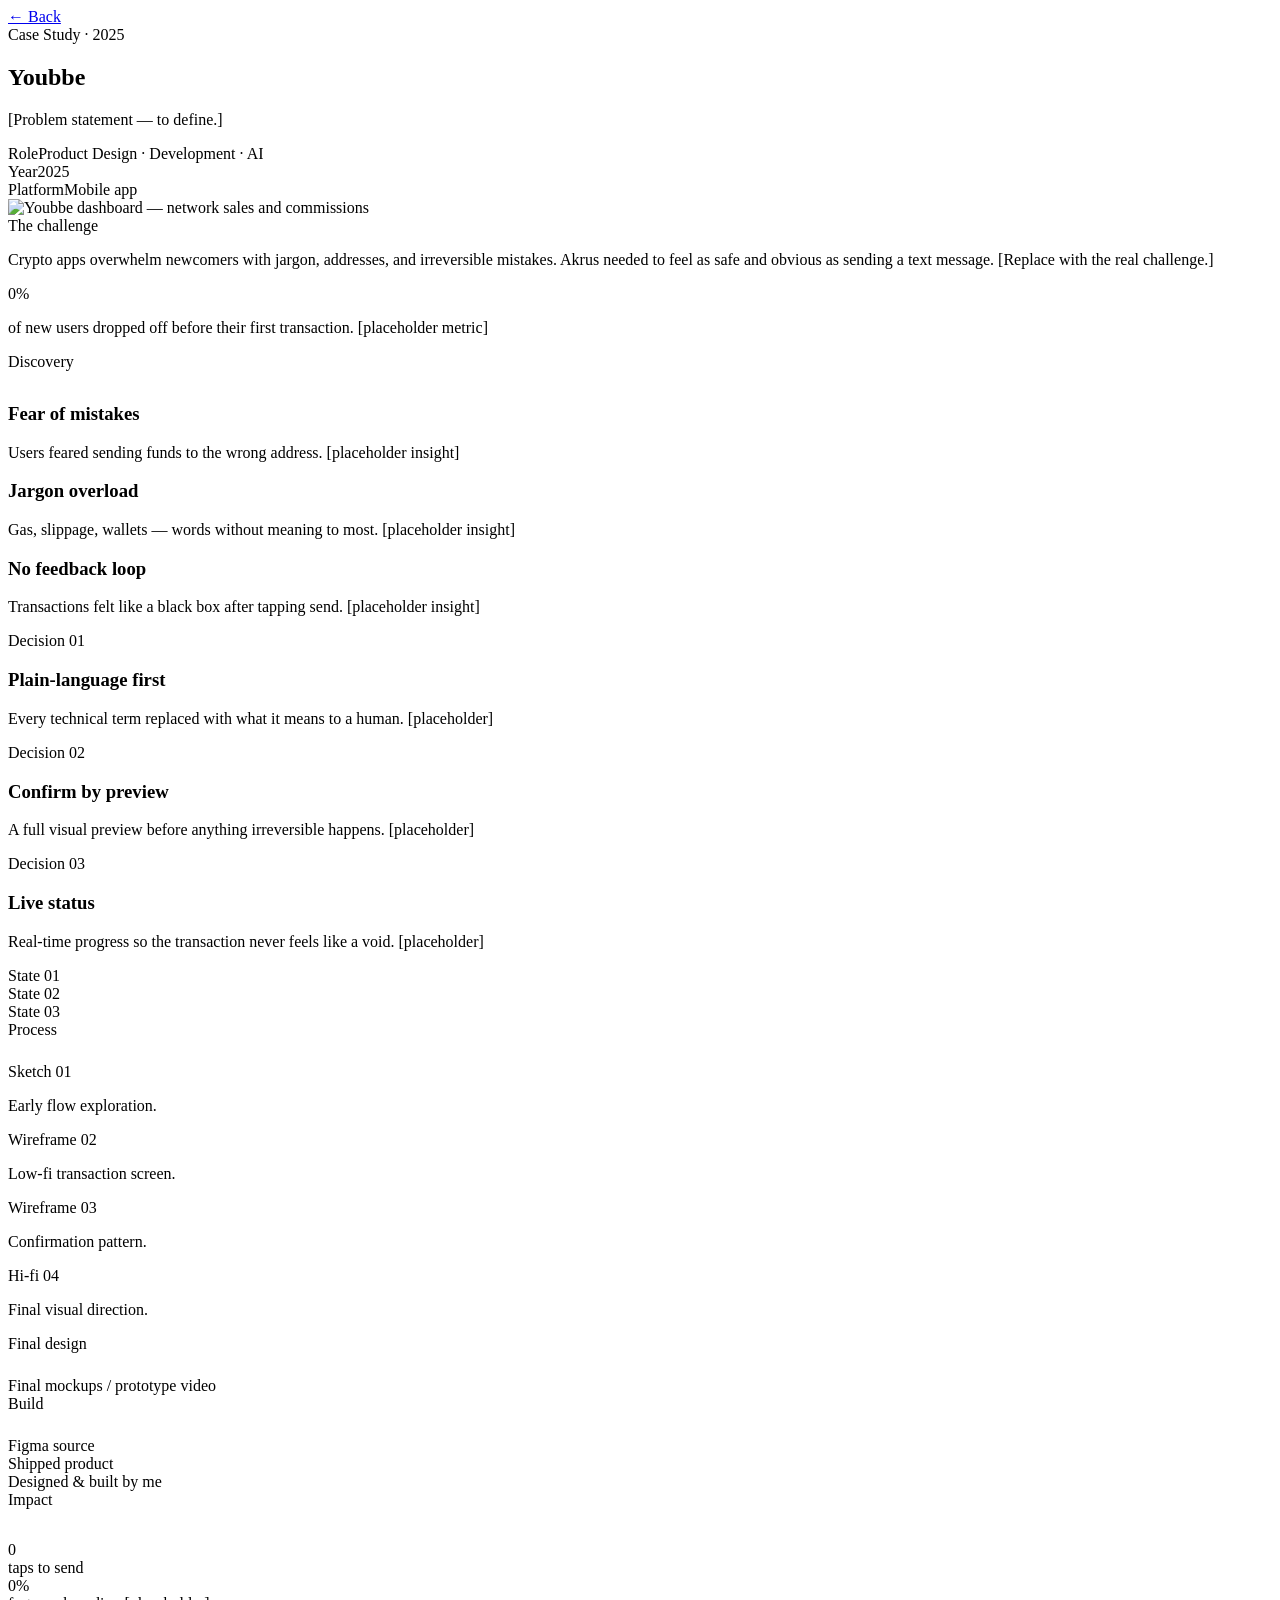
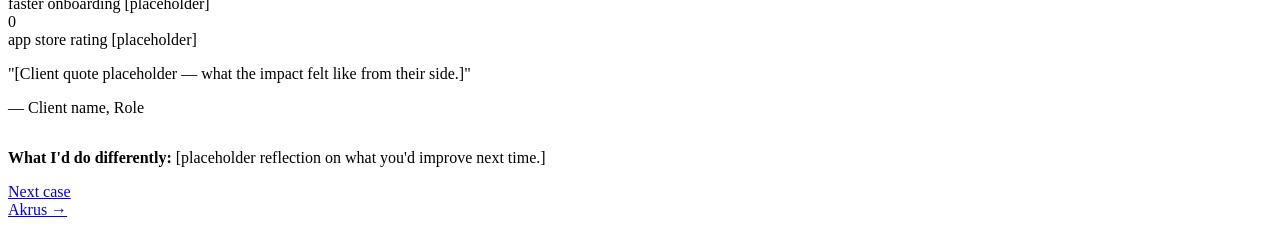
==== site/youbbe/index.html @ f2b4e66a "Site lauraeckert.com.br (site-v3) Co-Authored-By: Claude Opus 5.5 <noreply@anthropic.com>" ====
<!DOCTYPE html>
<html lang="en">
<head>
  <link rel="stylesheet" href="../css/dev-gate.css" />
  <script src="../js/dev-gate.js"></script>
  <meta charset="UTF-8" />
  <meta name="viewport" content="width=device-width, initial-scale=1.0" />
  <title>Youbbe — Case Study · Laura Eckert</title>
  <meta name="description" content="Youbbe — case study by Laura Eckert." />
  <link rel="stylesheet" href="../css/styles.css" />
</head>
<body>

  <div class="cs-progress"><div class="cs-progress__bar"></div></div>
  <a href="../#work" class="cs-back" data-cursor="Back">← Back</a>

  <!-- 1 — Hero -->
  <section class="scene cs-hero">
    <div class="wrap">
      <span class="label">Case Study · 2025</span>
      <h1 class="cs-hero__name">Youbbe</h1>
      <p class="cs-hero__result">[Problem statement — to define.]</p>
      <div class="cs-hero__meta">
        <div><span class="label">Role</span><span>Product Design · Development · AI</span></div>
        <div><span class="label">Year</span><span>2025</span></div>
        <div><span class="label">Platform</span><span>Mobile app</span></div>
      </div>
      <div class="cs-hero__media">
        <picture>
          <source type="image/webp" srcset="../assets/youbbe-preview.webp 1440w, ../assets/youbbe-preview@2x.webp 2880w" sizes="(min-width: 900px) 1040px, 88vw">
          <img src="../assets/youbbe-preview.png" alt="Youbbe dashboard — network sales and commissions" width="1440" height="900" loading="eager" decoding="async">
        </picture>
      </div>
    </div>
  </section>

  <!-- 2 — Challenge -->
  <section class="scene">
    <div class="wrap cs-split">
      <div>
        <span class="label">The challenge</span>
        <p class="cs-split__text" style="margin-top:16px">Crypto apps overwhelm newcomers with jargon, addresses, and irreversible mistakes. Akrus needed to feel as safe and obvious as sending a text message. [Replace with the real challenge.]</p>
      </div>
      <div><div class="cs-bignum" data-count="87" data-suffix="%">0%</div><p class="tl__year">of new users dropped off before their first transaction. [placeholder metric]</p></div>
    </div>
  </section>

  <!-- 3 — Discovery -->
  <section class="scene">
    <div class="wrap">
      <span class="label">Discovery</span>
      <div class="cs-cards" data-stagger="0.1" style="margin-top:32px">
        <div class="cs-card"><h3>Fear of mistakes</h3><p>Users feared sending funds to the wrong address. [placeholder insight]</p></div>
        <div class="cs-card"><h3>Jargon overload</h3><p>Gas, slippage, wallets — words without meaning to most. [placeholder insight]</p></div>
        <div class="cs-card"><h3>No feedback loop</h3><p>Transactions felt like a black box after tapping send. [placeholder insight]</p></div>
      </div>
    </div>
  </section>

  <!-- 4 — Decisions (sticky) -->
  <section class="scene">
    <div class="wrap cs-sticky" data-sticky-steps>
      <div class="cs-sticky__steps">
        <div data-step="1"><span class="label">Decision 01</span><h3>Plain-language first</h3><p>Every technical term replaced with what it means to a human. [placeholder]</p></div>
        <div data-step="2"><span class="label">Decision 02</span><h3>Confirm by preview</h3><p>A full visual preview before anything irreversible happens. [placeholder]</p></div>
        <div data-step="3"><span class="label">Decision 03</span><h3>Live status</h3><p>Real-time progress so the transaction never feels like a void. [placeholder]</p></div>
      </div>
      <div class="cs-sticky__media">
        <div class="ph ph--full is-active" data-step-img="1">State 01</div>
        <div class="ph ph--full" data-step-img="2">State 02</div>
        <div class="ph ph--full" data-step-img="3">State 03</div>
      </div>
    </div>
  </section>

  <!-- 5 — Process (horizontal) -->
  <section class="scene">
    <div class="wrap"><span class="label">Process</span></div>
    <div class="wrap" style="margin-top:24px">
      <div class="cs-rail">
        <div class="cs-rail__item"><div class="ph">Sketch 01</div><p class="cs-rail__cap">Early flow exploration.</p></div>
        <div class="cs-rail__item"><div class="ph">Wireframe 02</div><p class="cs-rail__cap">Low-fi transaction screen.</p></div>
        <div class="cs-rail__item"><div class="ph">Wireframe 03</div><p class="cs-rail__cap">Confirmation pattern.</p></div>
        <div class="cs-rail__item"><div class="ph">Hi-fi 04</div><p class="cs-rail__cap">Final visual direction.</p></div>
      </div>
    </div>
  </section>

  <!-- 6 — Final design -->
  <section class="scene">
    <div class="wrap cs-final">
      <span class="label">Final design</span>
      <div class="cs-final__media" data-parallax="0.06" style="margin-top:24px"><div class="ph ph--full">Final mockups / prototype video</div></div>
    </div>
  </section>

  <!-- 7 — Build -->
  <section class="scene">
    <div class="wrap">
      <span class="label">Build</span>
      <div class="cs-build" style="margin-top:24px">
        <div class="ph">Figma source</div>
        <div>
          <div class="ph">Shipped product</div>
        </div>
      </div>
      <span class="cs-build__badge">Designed &amp; built by me</span>
    </div>
  </section>

  <!-- 8 — Impact -->
  <section class="scene">
    <div class="wrap">
      <span class="label">Impact</span>
      <div class="cs-metrics" style="margin-top:32px">
        <div><div class="cs-metric__num" data-count="3">0</div><div class="cs-metric__label">taps to send</div></div>
        <div><div class="cs-metric__num" data-count="62" data-suffix="%">0%</div><div class="cs-metric__label">faster onboarding [placeholder]</div></div>
        <div><div class="cs-metric__num" data-count="4.8">0</div><div class="cs-metric__label">app store rating [placeholder]</div></div>
      </div>
      <p class="cs-impact__quote">"[Client quote placeholder — what the impact felt like from their side.]"</p>
      <p class="tl__year">— Client name, Role</p>
      <p style="margin-top:32px;max-width:680px;color:var(--muted)"><strong style="color:var(--text)">What I'd do differently:</strong> [placeholder reflection on what you'd improve next time.]</p>
    </div>
  </section>

  <!-- Next case -->
  <section class="cs-next">
    <a href="../akrus/" class="wrap" data-cursor="Next">
      <div><span class="label">Next case</span><div class="cs-next__name">Akrus →</div></div>
    </a>
  </section>

  <script src="../js/scripts.js"></script>
</body>
</html>
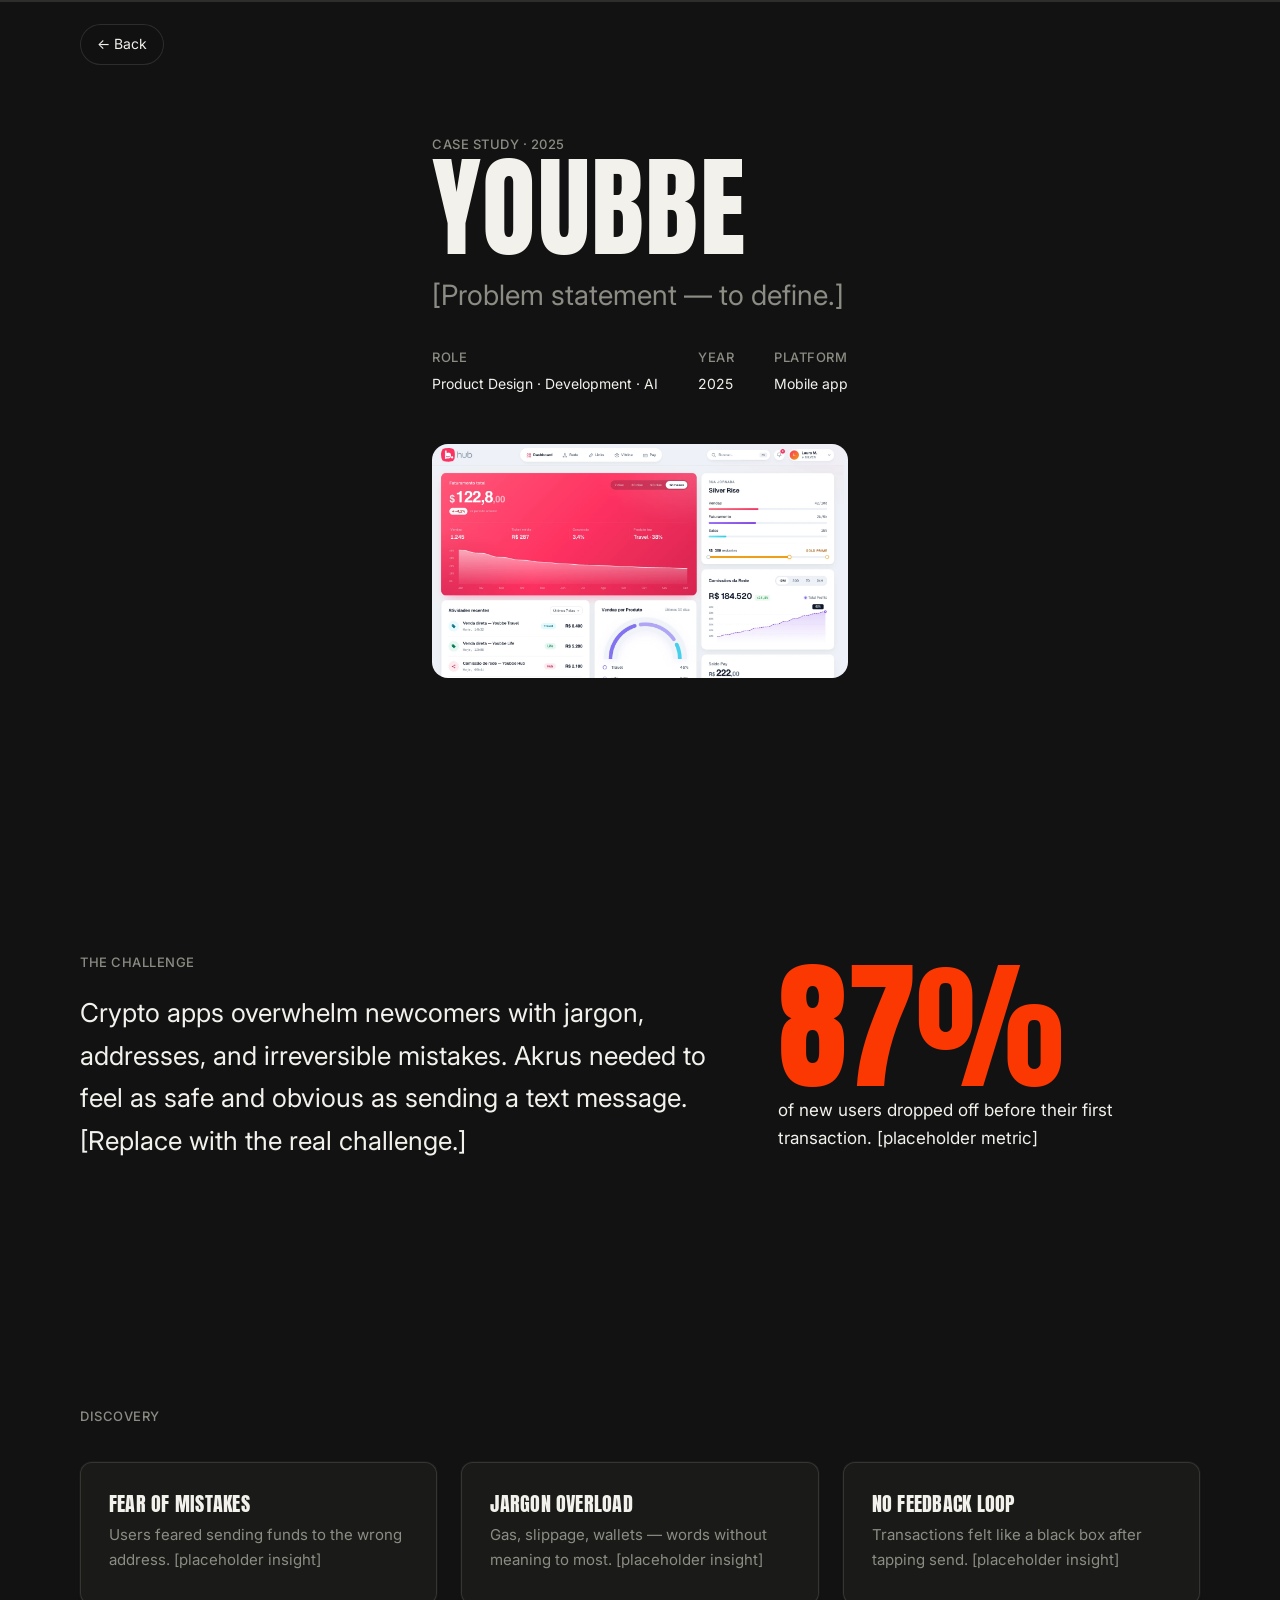
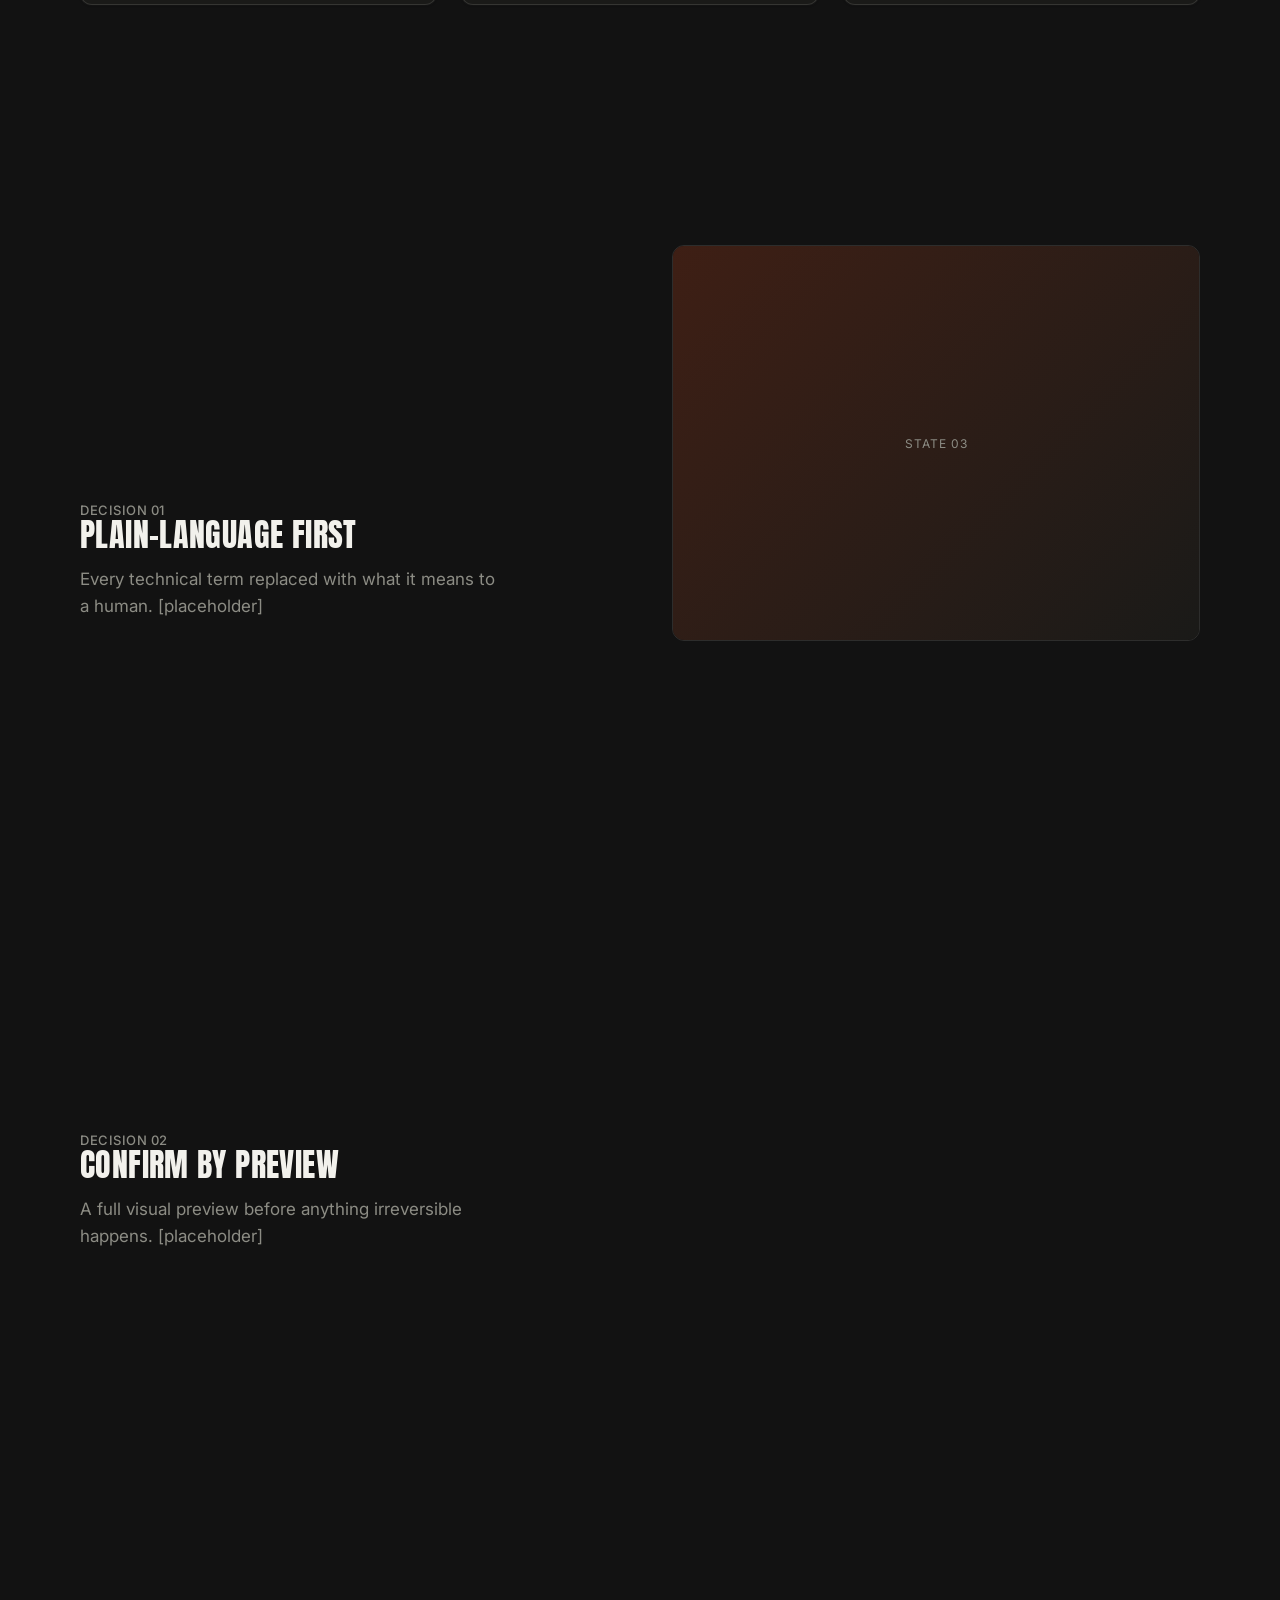
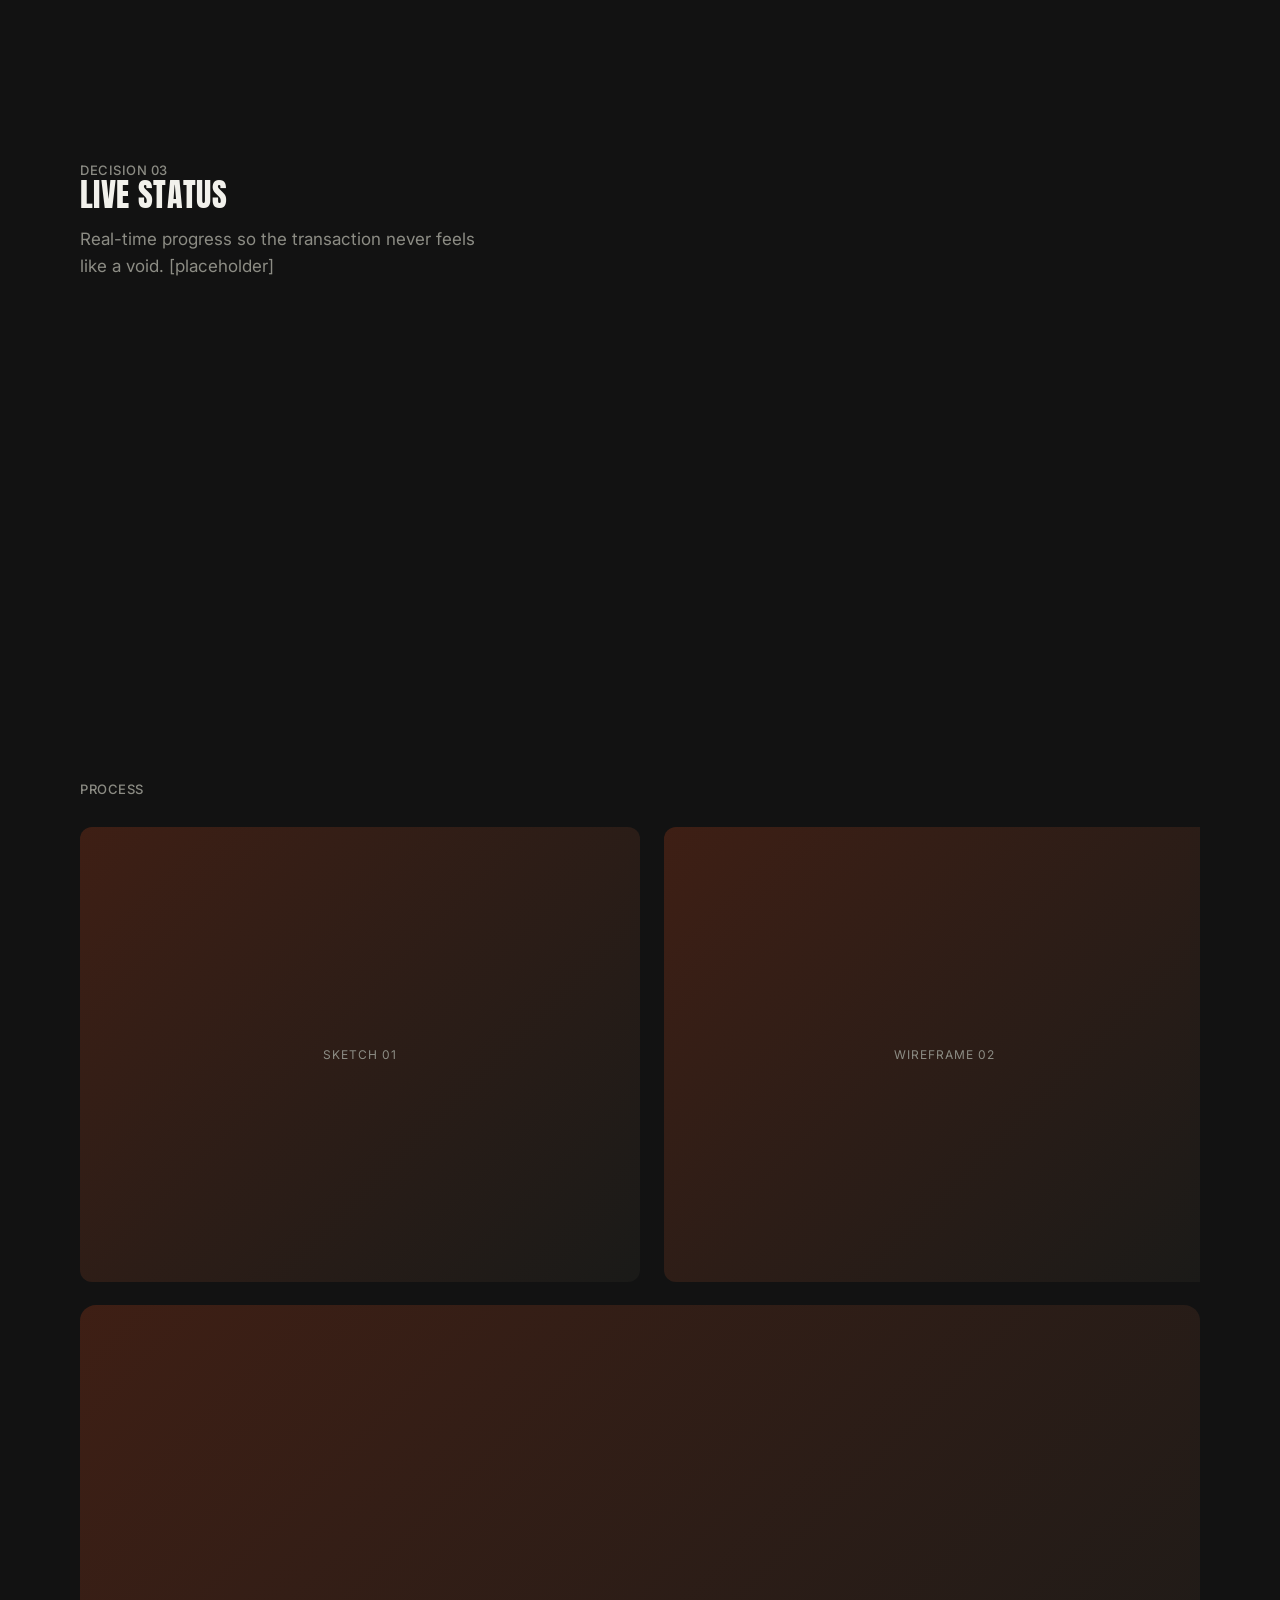
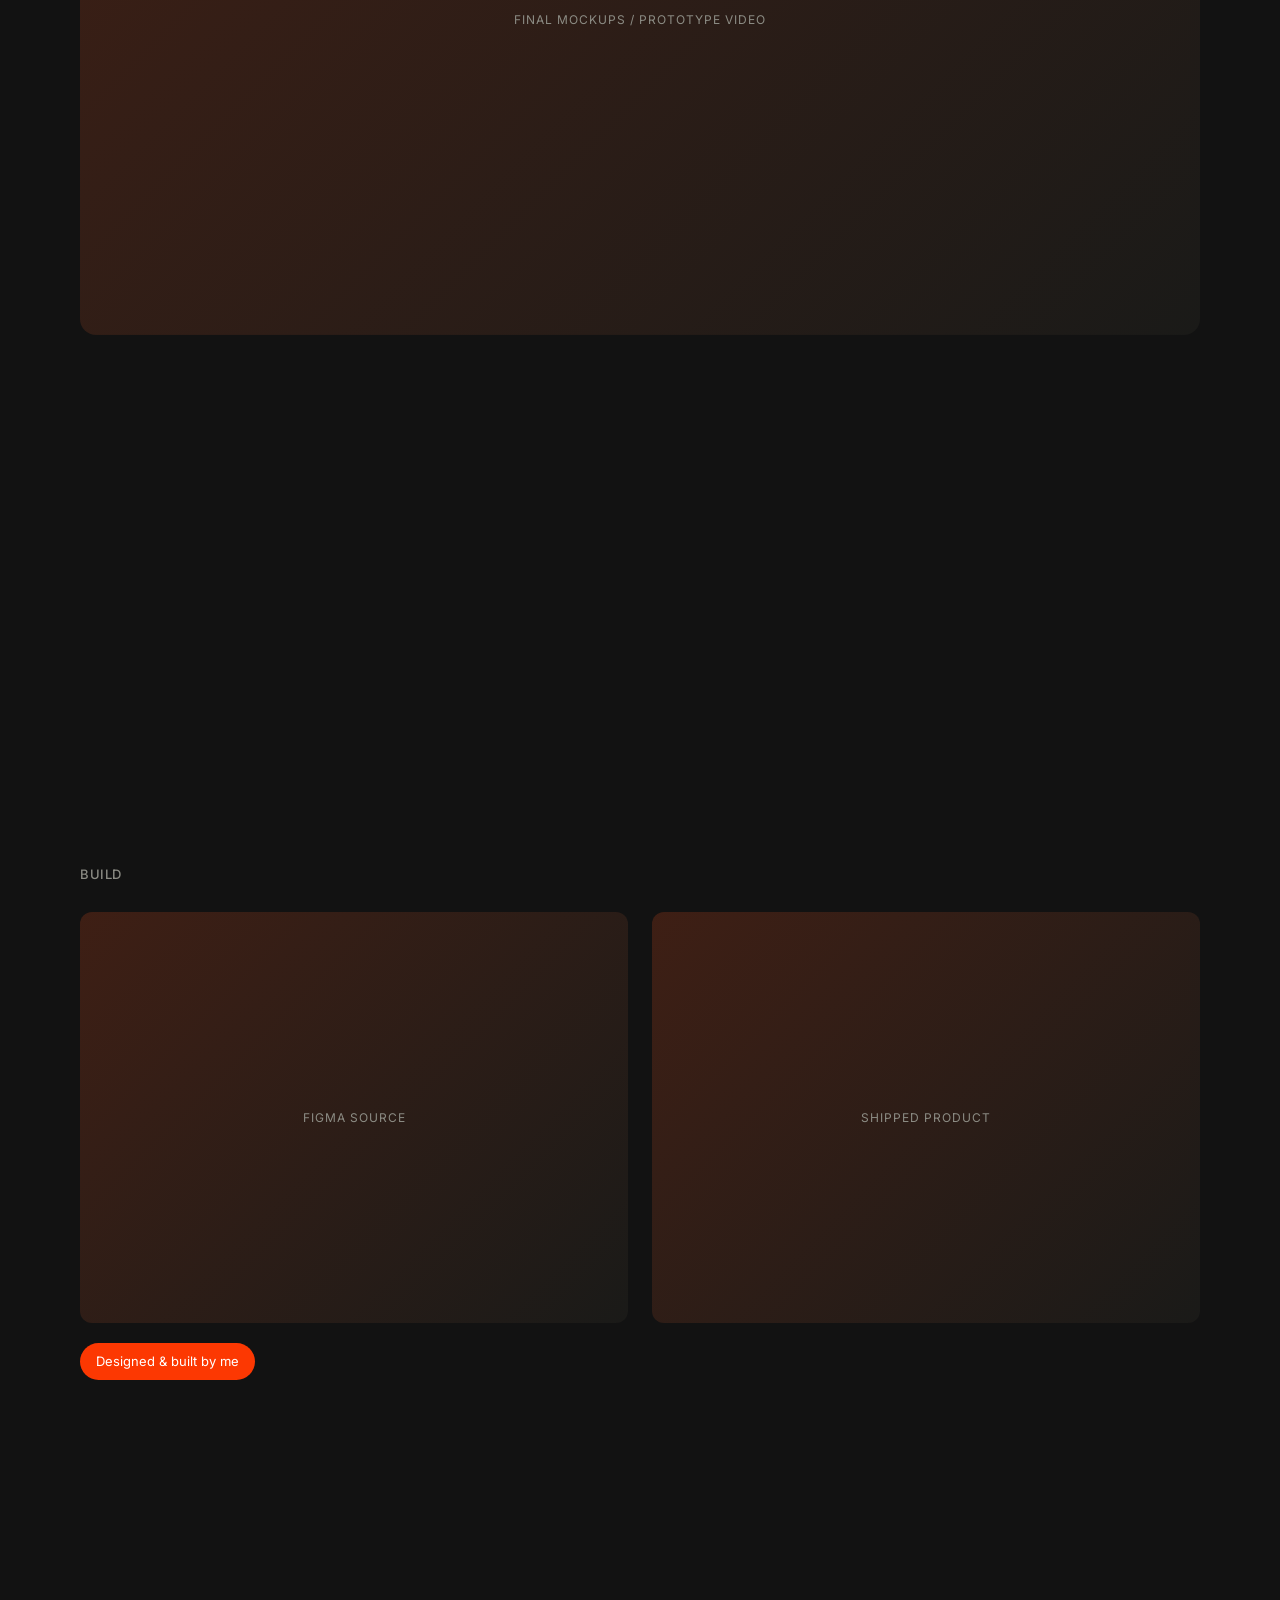
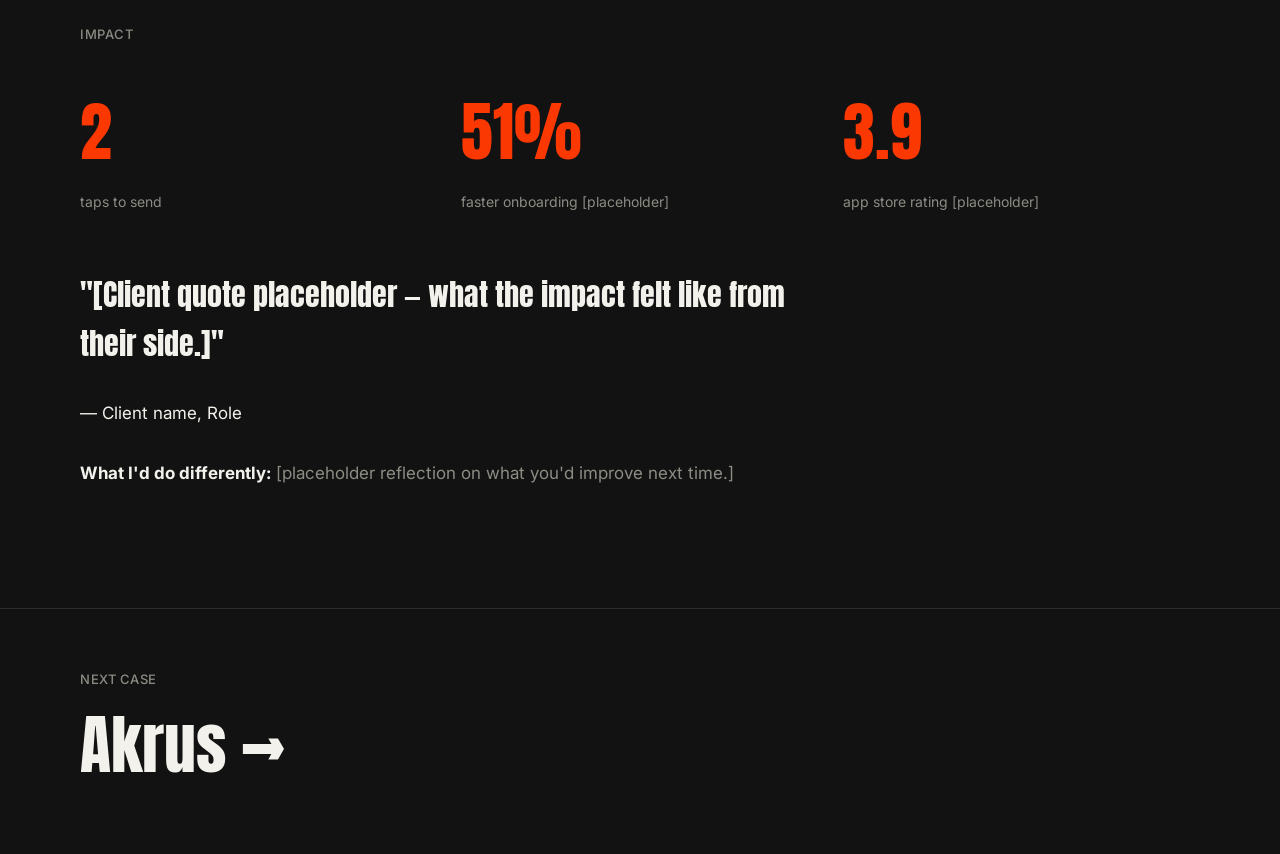
==== commit 3a62514c: "SEO: título, descrição, canonical, Open Graph, JSON-LD, sitemap, robots e favicon Co-Authored-By: Cl" ====
--- a/site/youbbe/index.html
+++ b/site/youbbe/index.html
@@ -1,8 +1,7 @@
 <!DOCTYPE html>
 <html lang="en">
 <head>
-  <link rel="stylesheet" href="../css/dev-gate.css" />
-  <script src="../js/dev-gate.js"></script>
+<meta name="robots" content="noindex">
   <meta charset="UTF-8" />
   <meta name="viewport" content="width=device-width, initial-scale=1.0" />
   <title>Youbbe — Case Study · Laura Eckert</title>
@@ -125,7 +124,7 @@
 
   <!-- Next case -->
   <section class="cs-next">
-    <a href="../akrus/" class="wrap" data-cursor="Next">
+    <a href="/akrus.html" class="wrap" data-cursor="Next">
       <div><span class="label">Next case</span><div class="cs-next__name">Akrus →</div></div>
     </a>
   </section>
--- a/site/css/styles.css
+++ b/site/css/styles.css
@@ -0,0 +1,4749 @@
+/* =============================================================
+   Laura Eckert — Portfolio
+   Design Engineer · hand-coded static site
+   ============================================================= */
+
+/* ---------- Fonts ---------- */
+@import url("https://fonts.googleapis.com/css2?family=Anton&family=Inter:wght@400;500&family=JetBrains+Mono:wght@400;500&family=Pinyon+Script&display=swap");
+
+/* ---------- Tokens ---------- */
+:root {
+  /* dark-first site palette */
+  --bg: #121212;
+  --text: #F2F1EC;
+  --muted: #8C8C84;
+  --accent: #FC3802;
+  --accent-2: #94FEBC;
+  --surface: #1A1A18;
+  --line: rgba(242, 241, 236, 0.12);
+
+  /* Scroll-driven canvas darkening (work → shipped). JS sets --stage-shade
+     (0–~85) on :root; --canvas is the dark-mixed page/section background so the
+     whole stack darkens as one field — no lighter beam leaking between layers. */
+  --stage-shade: 0;
+  --canvas: color-mix(in srgb, var(--bg), #000 calc(var(--stage-shade) * 1%));
+
+  --ink: #121212;
+  --ink-deep: #000000;
+  --on-ink: #F2F1EC;
+  --hero-ink: #15171A;
+  --hero-surface: #121212;
+  --hero-cream: #F0EDE6;
+  --hero-text-top: #FFFFFF;
+  --hero-text-bottom: var(--hero-ink);
+  --hero-bloom-top: var(--accent-2);
+  --hero-bloom-bottom: var(--hero-cream);
+  --hero-split-y: clamp(300px, 42vh, 460px);
+  --hero-gradient: linear-gradient(180deg, var(--accent-2) 0%, color-mix(in srgb, var(--accent-2) 50%, var(--accent) 50%) 52%, var(--accent) 100%);
+  --hero-gradient-band: linear-gradient(180deg, var(--accent-2) 0%, color-mix(in srgb, var(--accent-2) 50%, var(--accent) 50%) 55%, var(--accent) 100%);
+
+  --font-display: "Anton", "Arial Narrow", sans-serif;
+  --font-script: "Pinyon Script", cursive;
+  --font-body: "Inter", sans-serif;
+  --font-mono: "JetBrains Mono", ui-monospace, monospace;
+
+  --margin: 80px;
+  --header-h: 64px;
+  --frame-bottom: 26px;
+  --frame-x: max(0px, calc(50% - var(--maxw) / 2));
+  --guide-x: var(--frame-x);
+  --inset-x: calc(var(--guide-x) + var(--margin));
+  --gutter: 24px;
+  --section-gap: 180px;
+  --section-pad: 80px;
+  --maxw: 1440px;
+
+  --ease-out: cubic-bezier(0.23, 1, 0.32, 1);
+  --ease-in-out: cubic-bezier(0.77, 0, 0.175, 1);
+  --ease: var(--ease-out);
+  --dur: 0.28s;
+  --hover: 0.16s;
+
+  /* spacing scale (base 4) */
+  --space-1: 4px; --space-2: 8px; --space-3: 12px; --space-4: 16px;
+  --space-5: 20px; --space-6: 24px; --space-8: 32px; --space-10: 40px;
+  --space-14: 56px; --space-16: 64px;
+
+  /* radius scale (by nesting level) */
+  --r-sm: 8px; --r-md: 12px; --r-lg: 16px; --r-xl: 20px;
+
+  /* elevation */
+  --shadow-1: 0 1px 2px rgba(0, 0, 0, 0.4), 0 0 0 1px rgba(242, 241, 236, 0.04);
+  --shadow-2: 0 8px 32px rgba(0, 0, 0, 0.5), 0 0 0 1px rgba(242, 241, 236, 0.06);
+  --shadow-glow: 0 16px 40px color-mix(in srgb, var(--accent) 22%, transparent);
+  --accent-soft: color-mix(in srgb, var(--accent) 18%, transparent);
+  --accent-glow: 0 0 0 1px color-mix(in srgb, var(--accent) 28%, transparent), 0 12px 36px color-mix(in srgb, var(--accent) 20%, transparent);
+
+  --grain: url("data:image/svg+xml,%3Csvg xmlns='http://www.w3.org/2000/svg' width='200' height='200'%3E%3Cfilter id='n'%3E%3CfeTurbulence type='fractalNoise' baseFrequency='0.9' numOctaves='3' stitchTiles='stitch'/%3E%3C/filter%3E%3Crect width='100%25' height='100%25' filter='url(%23n)'/%3E%3C/svg%3E");
+}
+
+/* ---------- Placeholder media (swap with real <img>/<video>) ---------- */
+.ph {
+  width: 100%; height: 100%;
+  display: grid; place-items: center;
+  background: linear-gradient(135deg, color-mix(in srgb, var(--accent) 16%, var(--surface)), var(--surface));
+  color: var(--muted); font-size: 12px; letter-spacing: 1px; text-transform: uppercase;
+}
+/* Services preview panels — light stage on dark page (reference layout) */
+.svc-item__media .ph {
+  background:
+    radial-gradient(120% 90% at 50% 0%, rgba(255, 255, 255, 0.24), transparent 62%),
+    linear-gradient(150deg, #eceae4, #d8d6d0);
+  color: #1A1A1A;
+}
+.ph--full { position: absolute; inset: 0; }
+.story-open__portrait img { width: 100%; height: 100%; object-fit: cover; display: block; }
+.story-portrait__photo { position: absolute; inset: 0; width: 100%; height: 100%; object-fit: cover; display: block; }
+
+
+/* ---------- Reset ---------- */
+*, *::before, *::after { box-sizing: border-box; margin: 0; padding: 0; }
+
+html {
+  scroll-behavior: smooth;
+  -webkit-text-size-adjust: 100%;
+  background-color: var(--bg);
+  color-scheme: dark;
+}
+html.lenis, html.lenis body { height: auto; }
+.lenis.lenis-smooth { scroll-behavior: auto !important; }
+.lenis.lenis-smooth [data-lenis-prevent] { overscroll-behavior: contain; }
+.lenis.lenis-stopped { overflow: hidden; }
+
+body {
+  background: var(--bg);
+  color: var(--text);
+  font-family: var(--font-body);
+  font-size: 17px;
+  line-height: 1.64;
+  font-weight: 400;
+  -webkit-font-smoothing: antialiased;
+  text-rendering: optimizeLegibility;
+  overflow-x: hidden;
+  transition: background 0.4s ease, color 0.4s ease;
+}
+
+img, video { max-width: 100%; display: block; }
+a { color: inherit; text-decoration: none; }
+button { font: inherit; color: inherit; background: none; border: none; cursor: pointer; }
+ul { list-style: none; }
+a, button, input, textarea { transition: color var(--hover) var(--ease), border-color var(--hover) var(--ease), background-color var(--hover) var(--ease), box-shadow var(--hover) var(--ease); }
+
+::selection { background: var(--accent); color: #fff; }
+
+/* Keyboard focus — overrides custom-cursor's cursor:none */
+:focus-visible { outline: 2px solid var(--accent); outline-offset: 3px; border-radius: 2px; }
+body.has-custom-cursor a:focus-visible, body.has-custom-cursor button:focus-visible { cursor: auto; }
+
+/* Lock scroll while preloader curtain is up */
+body.is-loading { overflow: hidden; height: 100vh; }
+
+/* Visually-hidden (accessible labels) */
+.sr-only {
+  position: absolute; width: 1px; height: 1px; padding: 0; margin: -1px;
+  overflow: hidden; clip: rect(0,0,0,0); white-space: nowrap; border: 0;
+}
+
+/* Tabular figures for animated/data numbers */
+.cs-bignum, .cs-metric__num, .contact__email, .mono { font-variant-numeric: tabular-nums; font-feature-settings: "tnum"; }
+
+@media (prefers-reduced-motion: reduce) {
+  *, *::before, *::after { animation-duration: 0.001ms !important; transition-duration: 0.001ms !important; scroll-behavior: auto !important; }
+  .cursorx, .cursorx-frame, .grain-overlay, .atmosphere__canvas { display: none !important; }
+  .atmosphere__fallback { opacity: 0 !important; }
+  body.mood-base .atmosphere__fallback { opacity: 0.2 !important; }
+}
+
+/* ---------- Typography helpers ---------- */
+h1, h2, h3, h4 { font-family: var(--font-display); font-weight: 400; line-height: 0.9; letter-spacing: 0.012em; text-transform: uppercase; text-wrap: balance; }
+
+.label {
+  font-size: 13px;
+  font-weight: 500;
+  letter-spacing: 0.5px;
+  text-transform: uppercase;
+  color: var(--muted);
+}
+
+.mono { font-family: var(--font-mono); }
+
+/* ---------- Layout ---------- */
+.wrap { max-width: var(--maxw); margin-inline: auto; padding-inline: var(--margin); }
+
+.section { padding-block: var(--section-pad); }
+.section + .section { margin-top: calc(var(--section-gap) - var(--section-pad)); }
+.section.services { padding-bottom: 0; }
+
+.grid12 { display: grid; grid-template-columns: repeat(12, 1fr); gap: var(--gutter); }
+
+/* =============================================================
+   Custom cursor
+   ============================================================= */
+/* Reticle de precisão — branco + mix-blend difference => inverte no fundo */
+.cursorx,
+.cursorx-frame {
+  position: fixed;
+  top: 0;
+  left: 0;
+  pointer-events: none;
+  z-index: 12000;
+  color: #fff;
+  mix-blend-mode: difference;
+  opacity: 0;
+}
+
+/* --- reticle que segue o mouse --- */
+.cursorx {
+  width: 0;
+  height: 0;
+  will-change: transform;
+  transition: opacity 0.3s var(--ease);
+}
+.cursorx__cross,
+.cursorx__scroll {
+  position: absolute;
+  left: 0;
+  top: 0;
+  transform: translate(-50%, -50%);
+  transition: transform 0.28s var(--ease), opacity 0.25s var(--ease);
+}
+.cursorx__cross line,
+.cursorx__scroll line { stroke: #fff; stroke-width: 1; }
+.cursorx__cross .cursorx__dot { fill: #fff; }
+
+.cursorx__ripple {
+  position: absolute;
+  left: 0;
+  top: 0;
+  width: 22px;
+  height: 22px;
+  border: 1px solid #fff;
+  border-radius: 50%;
+  transform: translate(-50%, -50%) scale(0.35);
+  opacity: 0;
+  pointer-events: none;
+}
+.cursorx__ripple.is-pulse {
+  animation: cursorx-ripple 0.55s var(--ease) forwards;
+}
+
+@keyframes cursorx-ripple {
+  0%   { opacity: 0.55; transform: translate(-50%, -50%) scale(0.35); }
+  100% { opacity: 0;    transform: translate(-50%, -50%) scale(1.6); }
+}
+
+.cursorx__readout {
+  position: absolute;
+  left: 14px;
+  top: 8px;
+  font: 500 9px/1.2 var(--font-mono);
+  letter-spacing: 0.02em;
+  white-space: nowrap;
+  font-variant-numeric: tabular-nums;
+  opacity: 0.72;
+  transition: opacity 0.25s var(--ease), transform 0.25s var(--ease);
+}
+.cursorx__label {
+  position: absolute;
+  left: 17px;
+  top: -22px;
+  font: 600 10px/1 var(--font-mono);
+  letter-spacing: 0.1em;
+  text-transform: uppercase;
+  white-space: nowrap;
+  opacity: 0;
+  transform: translateY(4px);
+  transition: opacity 0.22s var(--ease), transform 0.22s var(--ease);
+}
+
+@keyframes cursorx-bob {
+  0%, 100% { transform: translate(-50%, -56%); }
+  50%      { transform: translate(-50%, -44%); }
+}
+
+/* --- estados --- */
+.cursorx.is-rest .cursorx__scroll  { opacity: 0; }
+.cursorx.is-press .cursorx__cross  { transform: translate(-50%, -50%) scale(0.97); }
+.cursorx.is-hover .cursorx__cross  { opacity: 0; }
+.cursorx.is-hover .cursorx__readout { opacity: 0; visibility: hidden; }
+.cursorx.is-hover .cursorx__scroll { opacity: 0; }
+.cursorx.is-hover .cursorx__label  { opacity: 1; transform: translateY(0); }
+
+.cursorx.is-scroll .cursorx__cross   { opacity: 0; }
+.cursorx.is-scroll .cursorx__readout { opacity: 0; }
+.cursorx.is-scroll .cursorx__scroll  { opacity: 1; animation: cursorx-bob 1.1s var(--ease) infinite; }
+.cursorx.is-scroll .cursorx__label   { opacity: 1; transform: translateY(0); }
+
+/* While the MyStory bento is in its built/dwell state, the #apps-scoped
+   [data-apps-coord] HUD owns the coordinate readout. Suppress ONLY the
+   redundant coordinate text + label + frame chrome so the two readouts don't
+   overlap — the reticle itself (.cursorx with its cross/dot/ripple) stays
+   visible and tracking, so the user always has a cursor in the bento.
+   !important overrides the inline opacity the cursor sets on mousemove. */
+body.is-bento-dwell .cursorx__readout,
+body.is-bento-dwell .cursorx__label,
+body.is-bento-dwell .cursorx-frame {
+  opacity: 0 !important;
+  visibility: hidden;
+  pointer-events: none;
+}
+
+@media (prefers-reduced-motion: reduce) {
+  body.is-bento-dwell .cursorx__readout,
+  body.is-bento-dwell .cursorx__label,
+  body.is-bento-dwell .cursorx-frame { transition: none; }
+}
+
+/* --- brackets que travam na bounding box --- */
+.cursorx-frame {
+  width: 0;
+  height: 0;
+  transition: opacity 0.2s var(--ease);
+}
+.cursorx-frame__c {
+  position: absolute;
+  width: 11px;
+  height: 11px;
+  border: 1px solid #fff;
+}
+.cursorx-frame__c--tl { left: 0;  top: 0;    border-right: 0; border-bottom: 0; }
+.cursorx-frame__c--tr { right: 0; top: 0;    border-left: 0;  border-bottom: 0; }
+.cursorx-frame__c--bl { left: 0;  bottom: 0; border-right: 0; border-top: 0; }
+.cursorx-frame__c--br { right: 0; bottom: 0; border-left: 0;  border-top: 0; }
+.cursorx-frame.is-on { opacity: 1; }
+
+body.has-custom-cursor { cursor: none; }
+body.has-custom-cursor a,
+body.has-custom-cursor button,
+body.has-custom-cursor [data-cursor] { cursor: none; }
+.is-magnetic {
+  transition: translate 0.22s var(--ease), transform 0.18s var(--ease);
+  will-change: translate;
+}
+.is-magnetic:active { transform: scale(0.97); }
+@media (hover: none), (max-width: 768px) {
+  .cursorx, .cursorx-frame { display: none; }
+  body.has-custom-cursor { cursor: auto; }
+}
+
+/* =============================================================
+   Scroll progress
+   ============================================================= */
+.scroll-progress {
+  position: fixed; top: 0; left: 0;
+  height: 2px; width: 0%;
+  background: linear-gradient(90deg, color-mix(in srgb, var(--accent) 85%, #fff 15%), color-mix(in srgb, var(--accent) 55%, #fff 45%));
+  box-shadow: 0 0 16px color-mix(in srgb, var(--accent) 28%, transparent);
+  z-index: 1000;
+  transition: width 0.08s linear;
+}
+
+/* =============================================================
+   Header — Cossistant-style: full-width bg + framed container
+   ============================================================= */
+.header {
+  position: fixed; top: 0; left: 0; right: 0;
+  z-index: 900;
+  height: var(--header-h);
+}
+.header__backdrop {
+  position: absolute; inset: 0;
+  background: var(--bg);
+  border-bottom: 1px solid var(--line);
+  transition: background 0.7s var(--ease), border-color 0.7s var(--ease), backdrop-filter 0.5s var(--ease);
+}
+.header.is-scrolled .header__backdrop {
+  backdrop-filter: blur(14px) saturate(1.2);
+  background: color-mix(in srgb, var(--bg) 82%, transparent);
+}
+body.mood-base .header.is-scrolled .header__backdrop {
+  background: color-mix(in srgb, var(--hero-surface) 86%, transparent);
+}
+.header__frame {
+  position: relative;
+  width: auto;
+  max-width: var(--maxw);
+  height: 100%;
+  margin-inline: auto;
+  background: var(--bg);
+  border-inline: 1px dashed var(--line);
+  transition: background 0.7s var(--ease), border-color 0.7s var(--ease);
+}
+.header__inner {
+  display: grid;
+  grid-template-columns: 1fr auto 1fr;
+  align-items: center;
+  height: 100%;
+  padding-inline: var(--margin);
+}
+.header__logo { justify-self: start; }
+.header__nav { justify-self: center; }
+.header__end { justify-self: end; }
+.header__dash {
+  position: absolute; left: 50%; bottom: 0;
+  width: 100vw; height: 0;
+  transform: translateX(-50%);
+  border-top: 1px dashed var(--line);
+  pointer-events: none;
+  transition: border-color 0.7s var(--ease);
+}
+
+/* Header bg + lines follow scroll-driven section mood */
+body.mood-base .header__backdrop,
+body.mood-base .header__frame { background: var(--hero-surface); }
+body.mood-base .header { color: var(--text); }
+body.mood-base .header__backdrop { border-bottom-color: color-mix(in srgb, var(--text) 12%, transparent); }
+body.mood-base .header__frame { border-inline-color: color-mix(in srgb, var(--text) 14%, transparent); }
+body.mood-base .header__dash { border-top-color: color-mix(in srgb, var(--text) 14%, transparent); }
+
+body.mood-surface .header__backdrop,
+body.mood-surface .header__frame { background: var(--bg); }
+
+body.mood-tint .header__backdrop,
+body.mood-tint .header__frame { background: color-mix(in srgb, var(--accent) 4%, var(--bg)); }
+
+body.mood-deep .header__backdrop,
+body.mood-deep .header__frame { background: var(--bg); }
+body.mood-deep .header { color: var(--on-ink); }
+body.mood-deep .header__backdrop { border-bottom-color: color-mix(in srgb, var(--on-ink) 14%, transparent); }
+body.mood-deep .header__frame { border-inline-color: color-mix(in srgb, var(--on-ink) 14%, transparent); }
+body.mood-deep .header__dash { border-top-color: color-mix(in srgb, var(--on-ink) 14%, transparent); }
+body.mood-deep .header__nav a:hover,
+body.mood-deep .header__contact:hover { color: var(--accent); }
+.header__logo {
+  font-family: var(--font-display); font-weight: 400; text-transform: uppercase;
+  font-size: clamp(15px, 1.3vw, 19px); line-height: 0.92; letter-spacing: 0.01em;
+}
+.header__nav { display: flex; gap: clamp(20px, 3.5vw, 64px); align-items: center; }
+.header__nav a {
+  font-family: var(--font-display); text-transform: uppercase;
+  font-size: clamp(12px, 1vw, 15px); letter-spacing: 0.04em;
+  color: inherit;
+  position: relative;
+  opacity: 0.72;
+  transition: color 0.28s var(--ease), opacity 0.28s var(--ease), transform 0.22s var(--ease);
+}
+.header__nav a .nav-bracket {
+  display: inline-block;
+  transition: transform 0.28s var(--ease), opacity 0.28s var(--ease);
+  opacity: 0.55;
+}
+.header__nav a:hover,
+.header__nav a.is-active { opacity: 1; color: var(--accent); }
+.header__nav a:hover .nav-bracket,
+.header__nav a.is-active .nav-bracket { opacity: 1; }
+.header__nav a:hover .nav-bracket:first-child,
+.header__nav a.is-active .nav-bracket:first-child { transform: translateX(-3px); }
+.header__nav a:hover .nav-bracket:last-child,
+.header__nav a.is-active .nav-bracket:last-child { transform: translateX(3px); }
+.header__nav a.is-active::after {
+  content: "";
+  position: absolute;
+  left: 50%; bottom: -6px;
+  width: 4px; height: 4px;
+  border-radius: 50%;
+  background: var(--accent);
+  transform: translateX(-50%);
+  box-shadow: 0 0 10px color-mix(in srgb, var(--accent) 50%, transparent);
+}
+.header__end { display: flex; align-items: center; gap: clamp(14px, 2vw, 22px); }
+.header__clock {
+  font-family: var(--font-mono);
+  font-size: 11px;
+  letter-spacing: 0.14em;
+  font-variant-numeric: tabular-nums;
+  color: color-mix(in srgb, currentColor 52%, transparent);
+  white-space: nowrap;
+}
+@media (max-width: 980px) {
+  .header__clock { display: none; }
+}
+.header__contact {
+  font-family: var(--font-display); text-transform: uppercase;
+  font-size: clamp(12px, 1vw, 15px); letter-spacing: 0.04em;
+  position: relative; transition: color 0.3s ease;
+}
+.header__contact::after {
+  content: ""; position: absolute; left: 0; bottom: -4px; height: 1.5px; width: 100%;
+  background: currentColor; transition: width 0.3s var(--ease);
+}
+.header__contact:hover { color: var(--accent); }
+.header__contact span { display: inline-block; transition: transform 0.3s var(--ease); }
+.header__contact:hover span { transform: translate(2px, -2px); }
+.header__contact:active { transform: scale(0.97); }
+
+
+@media (max-width: 860px) {
+  :root { --header-h: 56px; --margin: 20px; }
+  .header__inner {
+    display: flex;
+    justify-content: space-between;
+  }
+  .header__nav { display: none; }
+  .header__end { gap: 14px; }
+}
+
+/* =============================================================
+   Preloader
+   ============================================================= */
+.preloader {
+  position: fixed; inset: 0; z-index: 10000;
+  background: var(--bg);
+  display: grid; place-items: center;
+  text-align: center;
+  clip-path: inset(0 0 0 0);
+}
+.preloader::after {
+  content: "";
+  position: absolute; inset: 0;
+  background-image: var(--grain);
+  opacity: 0.04;
+  pointer-events: none;
+  mix-blend-mode: soft-light;
+}
+.preloader__inner { position: relative; z-index: 1; }
+.preloader.is-done { pointer-events: none; }
+.preloader__pct {
+  font-family: var(--font-mono);
+  font-size: clamp(11px, 1vw, 13px);
+  letter-spacing: 0.22em;
+  color: var(--muted);
+  margin-bottom: clamp(20px, 4vh, 36px);
+  font-variant-numeric: tabular-nums;
+}
+.preloader__pct span {
+  display: inline-block;
+  min-width: 3ch;
+  text-align: right;
+}
+.preloader__name { font-family: var(--font-display); font-weight: 500; font-size: clamp(40px, 8vw, 88px); letter-spacing: -0.03em; }
+.preloader__name span { display: inline-block; opacity: 0; transform: translateY(10px); }
+.preloader__role { margin-top: 12px; font-size: 16px; color: var(--muted); letter-spacing: 1px; opacity: 0; }
+
+/* =============================================================
+   Reveal utility
+   ============================================================= */
+.reveal { opacity: 0; transform: translateY(12px); transition: opacity var(--dur) var(--ease-out), transform var(--dur) var(--ease-out); }
+.reveal.is-in { opacity: 1; transform: none; }
+[data-stagger] > * { opacity: 0; transform: translateY(12px); transition: opacity var(--dur) var(--ease-out), transform var(--dur) var(--ease-out); }
+[data-stagger].is-in > * { opacity: 1; transform: none; }
+.js-motion .section {
+  opacity: 0;
+  transform: translateY(12px);
+  transition: opacity var(--dur) var(--ease-out), transform var(--dur) var(--ease-out);
+  will-change: opacity, transform;
+}
+.js-motion .section.is-in {
+  opacity: 1;
+  transform: none;
+  will-change: auto;
+}
+
+/* =============================================================
+   Atmosphere + film grain
+   ============================================================= */
+.atmosphere {
+  position: fixed;
+  inset: 0;
+  z-index: 0;
+  pointer-events: none;
+  overflow: hidden;
+}
+.atmosphere__canvas,
+.atmosphere__fallback {
+  position: absolute;
+  inset: 0;
+  width: 100%;
+  height: 100%;
+}
+.atmosphere__canvas,
+.atmosphere__fallback {
+  opacity: 0;
+  transition: opacity 0.5s ease;
+}
+body.mood-base .atmosphere__canvas { opacity: 0.14; }
+body.mood-base .atmosphere.is-fallback .atmosphere__fallback { opacity: 0.22; }
+.atmosphere.is-fallback .atmosphere__canvas { opacity: 0; }
+.atmosphere__fallback {
+  background:
+    radial-gradient(95% 75% at 12% 0%, color-mix(in srgb, var(--accent) 22%, #dffaec 78%), transparent 72%),
+    radial-gradient(75% 66% at 86% 8%, color-mix(in srgb, var(--accent) 14%, #ffe6dd 86%), transparent 74%),
+    linear-gradient(180deg, #fbfaf5 0%, #f7f6ef 60%, #faf9f4 100%);
+}
+.grain-overlay {
+  position: fixed;
+  inset: -60%;
+  pointer-events: none;
+  z-index: 2;
+  background-image: var(--grain);
+  opacity: 0.05;
+  mix-blend-mode: soft-light;
+  animation: grain 42s steps(10) infinite;
+}
+body.mood-base .grain-overlay {
+  opacity: 0.06;
+  mix-blend-mode: soft-light;
+}
+
+/* =============================================================
+   Hero → Work burn transition (short scroll seam only)
+   ============================================================= */
+.burn-bridge {
+  position: relative;
+  height: calc(100svh + var(--burn-scroll, 32vh));
+  margin-top: -1px;
+  z-index: 20;
+  pointer-events: none;
+}
+.burn-bridge__sticky {
+  position: sticky;
+  top: 0;
+  height: 100svh;
+  overflow: hidden;
+}
+.burn-bridge__canvas {
+  display: block;
+  width: 100%;
+  height: 100%;
+  transition: opacity 0.25s var(--ease);
+}
+.burn-bridge.is-complete .burn-bridge__sticky {
+  opacity: 0;
+  visibility: hidden;
+}
+@media (prefers-reduced-motion: reduce) {
+  .burn-bridge { display: none; height: 0; }
+  .section.work { margin-top: 0; }
+}
+
+.section.work {
+  margin-top: calc(-100svh - var(--burn-scroll, 32vh));
+  position: relative;
+  z-index: 10;
+  background: var(--bg);
+  color: var(--on-ink);
+  padding: 0;
+}
+
+/* =============================================================
+   Hero
+   ============================================================= */
+.hero {
+  position: relative;
+  min-height: 100svh;
+  padding: clamp(120px, 16vh, 180px) var(--margin) 48px;
+  isolation: isolate;
+  overflow: hidden;
+  background: var(--hero-gradient-band);
+  color: var(--text);
+}
+/* Split backdrop — dark top + colored gradient band */
+.hero__split {
+  position: absolute; inset: 0; z-index: 0;
+  pointer-events: none;
+}
+.hero__split-top {
+  position: absolute; inset: 0 0 auto;
+  height: var(--hero-split-y);
+  background: var(--hero-surface);
+}
+.hero__split-top::after {
+  content: "";
+  position: absolute; inset: 0;
+  background-image: radial-gradient(circle, color-mix(in srgb, var(--text) 16%, transparent) 0.55px, transparent 0.55px);
+  background-size: 5px 5px;
+  opacity: 0.45;
+  mix-blend-mode: soft-light;
+}
+.hero__split-bottom {
+  position: absolute; inset: auto 0 0;
+  top: var(--hero-split-y);
+  background: var(--hero-gradient-band);
+}
+.hero__grain {
+  position: absolute; inset: 0; z-index: 1;
+  height: var(--hero-split-y);
+  opacity: 0.05; pointer-events: none;
+  background-image: var(--grain);
+  animation: grain 60s steps(10) infinite;
+  mix-blend-mode: soft-light;
+}
+@keyframes grain {
+  0%,100%{transform:translate(0,0)} 10%{transform:translate(-2%,-3%)} 30%{transform:translate(3%,-2%)}
+  50%{transform:translate(-1%,2%)} 70%{transform:translate(2%,1%)} 90%{transform:translate(-3%,1%)}
+}
+
+/* Giant headline — Design + Engineer on one line, split at the fold */
+.hero__head-wrap {
+  position: absolute; z-index: 3; pointer-events: none;
+  left: var(--margin); right: var(--margin);
+  top: calc(var(--hero-split-y) - clamp(52px, 7.5vh, 92px));
+}
+.hero__index {
+  position: absolute; top: -1.7em; left: 0;
+  font-family: var(--font-mono); font-weight: 600;
+  font-size: clamp(10px, 0.85vw, 13px); letter-spacing: 0.3em;
+  text-transform: uppercase;
+  color: color-mix(in srgb, currentColor 45%, transparent);
+}
+.hero__head {
+  display: flex; flex-direction: row; flex-wrap: wrap;
+  align-items: baseline; gap: 0.2em;
+  font-family: var(--font-display); font-weight: 400; text-transform: uppercase;
+  line-height: 0.82; letter-spacing: 0.018em;
+}
+.hero__head-word {
+  display: block; white-space: nowrap;
+  font-size: clamp(40px, 10.2vw, 152px);
+  text-shadow: none;
+  /* Poster inversion — accent on dark top, cream on gradient bottom */
+  color: transparent;
+  background-image: linear-gradient(
+    to bottom,
+    var(--hero-text-top) 0,
+    var(--hero-text-top) var(--hero-split-y),
+    var(--hero-text-bottom) var(--hero-split-y),
+    var(--hero-text-bottom) 100%
+  );
+  background-attachment: fixed;
+  -webkit-background-clip: text;
+  background-clip: text;
+}
+.hero__head-word--design,
+.hero__head-word--engineer {
+  align-self: auto;
+  margin: 0;
+}
+
+/* Based in ... — anchored to a measurement hairline */
+.hero__based {
+  position: absolute; z-index: 4;
+  top: clamp(118px, 15vh, 182px); right: var(--margin);
+  font-family: var(--font-mono); font-weight: 600;
+  font-size: clamp(10px, 1vw, 13px); letter-spacing: 0.22em;
+  text-transform: uppercase; white-space: nowrap;
+  color: color-mix(in srgb, currentColor 55%, transparent);
+  display: inline-flex; align-items: center; gap: 12px;
+}
+.hero__based::before {
+  content: ""; width: 30px; height: 1px;
+  background: color-mix(in srgb, currentColor 30%, transparent);
+}
+
+/* Disciplines — numbered index */
+.hero__services {
+  position: absolute; z-index: 3;
+  top: calc(var(--hero-split-y) + clamp(28px, 5vh, 72px)); left: var(--margin);
+  display: grid; gap: 6px;
+  counter-reset: disc;
+}
+.hero__services li {
+  font-family: var(--font-display); font-weight: 400; text-transform: uppercase;
+  font-size: clamp(18px, 2.2vw, 34px); line-height: 1.04; letter-spacing: 0.016em;
+  display: flex; align-items: baseline; gap: 16px;
+  color: color-mix(in srgb, var(--hero-cream) 88%, var(--hero-ink));
+}
+.hero__services li::before {
+  content: counter(disc, decimal-leading-zero);
+  counter-increment: disc;
+  font-family: var(--font-mono); font-weight: 600;
+  font-size: 0.32em; letter-spacing: 0.12em;
+  color: color-mix(in srgb, var(--hero-cream) 70%, var(--hero-ink));
+  transform: translateY(-0.4em);
+}
+
+/* Intro paragraph */
+.hero__intro {
+  position: absolute; z-index: 3;
+  left: var(--margin); bottom: clamp(52px, 11vh, 120px);
+  max-width: 40ch; text-align: left;
+  font-family: var(--font-mono); font-size: clamp(12px, 1.05vw, 15px);
+  line-height: 1.7; letter-spacing: 0.04em; text-transform: uppercase;
+  color: color-mix(in srgb, var(--hero-cream) 68%, transparent);
+}
+
+/* Recent work cue */
+.hero__recent {
+  position: absolute; z-index: 3; right: var(--margin); bottom: 36px;
+  font-family: var(--font-display); text-transform: uppercase;
+  font-size: clamp(15px, 1.5vw, 22px); letter-spacing: 0.05em;
+  display: inline-flex; align-items: center; gap: 12px;
+  color: var(--hero-cream);
+}
+.hero__recent::before {
+  content: ""; width: 34px; height: 1px;
+  background: color-mix(in srgb, var(--hero-cream) 42%, transparent);
+  transition: width 0.3s var(--ease);
+}
+.hero__recent:hover::before { width: 52px; }
+.hero__recent span { display: inline-block; transition: transform 0.3s var(--ease); }
+.hero__recent:hover span { transform: translate(3px, 3px); }
+.hero__recent:active { transform: scale(0.97); }
+
+/* Hero entrance — orchestrated reveal after preloader */
+.js-motion .hero:not(.is-entered) .hero__index,
+.js-motion .hero:not(.is-entered) .hero__head-word,
+.js-motion .hero:not(.is-entered) .hero__based,
+.js-motion .hero:not(.is-entered) .hero__services li,
+.js-motion .hero:not(.is-entered) .hero__intro,
+.js-motion .hero:not(.is-entered) .hero__recent {
+  opacity: 0;
+  transform: translateY(clamp(16px, 2.5vh, 28px));
+}
+.js-motion .hero.is-entered .hero__index,
+.js-motion .hero.is-entered .hero__head-word,
+.js-motion .hero.is-entered .hero__based,
+.js-motion .hero.is-entered .hero__services li,
+.js-motion .hero.is-entered .hero__intro,
+.js-motion .hero.is-entered .hero__recent {
+  opacity: 1;
+  transform: none;
+  transition:
+    opacity 0.75s var(--ease-out),
+    transform 0.85s cubic-bezier(0.22, 1, 0.36, 1);
+}
+.js-motion .hero.is-entered .hero__head-word--design { transition-delay: 0.06s; }
+.js-motion .hero.is-entered .hero__head-word--engineer { transition-delay: 0.12s; }
+.js-motion .hero.is-entered .hero__index { transition-delay: 0s; }
+.js-motion .hero.is-entered .hero__based { transition-delay: 0.22s; }
+.js-motion .hero.is-entered .hero__services li:nth-child(1) { transition-delay: 0.28s; }
+.js-motion .hero.is-entered .hero__services li:nth-child(2) { transition-delay: 0.34s; }
+.js-motion .hero.is-entered .hero__services li:nth-child(3) { transition-delay: 0.40s; }
+.js-motion .hero.is-entered .hero__intro { transition-delay: 0.46s; }
+.js-motion .hero.is-entered .hero__recent { transition-delay: 0.52s; }
+
+/* Mobile: stack everything */
+@media (max-width: 860px) {
+  .hero {
+    --hero-split-y: clamp(220px, 36vh, 320px);
+    min-height: 100svh;
+    padding: 108px 20px 56px;
+    overflow: hidden;
+  }
+  .hero__head-wrap {
+    position: absolute; left: 20px; right: 20px; width: auto;
+    top: calc(var(--hero-split-y) - clamp(40px, 6.5vh, 72px));
+  }
+  .hero__head {
+    justify-content: center;
+    flex-wrap: wrap;
+    gap: 0.14em;
+  }
+  .hero__head-word {
+    font-size: clamp(36px, 11vw, 88px);
+    white-space: nowrap;
+  }
+  .hero__index { top: -1.2em; left: 50%; transform: translateX(-50%); }
+  .hero__based {
+    position: absolute; top: clamp(88px, 12vh, 120px); right: 20px;
+    margin-top: 0; letter-spacing: 0.2em;
+  }
+  .hero__services {
+    position: absolute; left: 20px; right: 20px;
+    top: calc(var(--hero-split-y) + clamp(24px, 6vh, 48px));
+    margin-top: 0; justify-items: center;
+  }
+  .hero__intro {
+    position: absolute; left: 20px; right: 20px; bottom: 72px;
+    margin-top: 0; max-width: none; text-align: center;
+  }
+  .hero__recent {
+    position: absolute; left: 50%; bottom: 24px;
+    transform: translateX(-50%); margin-top: 0;
+  }
+  .hero__recent:active { transform: translateX(-50%) scale(0.97); }
+}
+
+.btn {
+  display: inline-flex; align-items: center; gap: 8px;
+  padding: 14px 26px; border-radius: 100px;
+  font-size: 15px; font-weight: 500;
+  transition: transform var(--hover) var(--ease-out), background var(--hover) var(--ease-out), color var(--hover) var(--ease-out), border-color var(--hover) var(--ease-out), box-shadow var(--hover) var(--ease-out);
+}
+.btn--solid { background: var(--text); color: var(--bg); }
+.btn--ghost { border: 1px solid var(--line); }
+.btn:active { transform: scale(0.97); }
+@media (hover: hover) and (pointer: fine) {
+  .btn--solid:hover { box-shadow: var(--shadow-2); transform: translateY(-2px); }
+  .btn--ghost:hover { border-color: var(--accent); color: var(--accent); transform: translateY(-2px); }
+}
+
+.scroll-hint {
+  position: absolute; bottom: 32px; left: 50%; transform: translateX(-50%);
+  display: grid; place-items: center; gap: 6px;
+  font-size: 11px; letter-spacing: 1px; text-transform: uppercase; color: var(--muted);
+  animation: hint 2.4s ease-in-out infinite;
+}
+@keyframes hint { 0%,100%{opacity:0.3;transform:translate(-50%,0)} 50%{opacity:0.8;transform:translate(-50%,6px)} }
+
+/* =============================================================
+   Section heading
+   ============================================================= */
+.sec-head { margin-bottom: 56px; }
+.sec-head__title { font-size: clamp(24px, 4vw, 36px); margin-top: 12px; letter-spacing: 0.016em; line-height: 0.92; }
+.sec-head__sub { color: var(--muted); margin-top: 8px; max-width: 440px; }
+
+/* =============================================================
+   Selected Work
+   ============================================================= */
+/* Selected Work — pinned 3D card-stack on a dark canvas */
+.work .label { color: color-mix(in srgb, var(--on-ink) 60%, transparent); }
+.work .sec-head__title { color: var(--on-ink); }
+.work .chip { border-color: color-mix(in srgb, var(--on-ink) 22%, transparent); color: color-mix(in srgb, var(--on-ink) 78%, transparent); }
+
+.works-pin { position: relative; height: 340vh; }
+.works-stage { position: sticky; top: 0; height: 100vh; overflow: hidden;
+  /* Mockup full size; panel sits below — only sill overlaps image base */
+  --works-float-top: clamp(108px, 16vh, 152px);
+  --works-media-h: 56vh;
+  --works-media-w: min(1040px, 88vw);
+  --works-sill-h: clamp(260px, 38vh, 420px);
+  --works-body-h: clamp(280px, 32vh, 380px);
+  --works-body-pad-top: clamp(72px, 11vh, 120px);
+  --works-media-overlap: clamp(8px, 1.5vh, 24px);
+  --works-body-top: calc(var(--works-float-top) + var(--works-media-h) - var(--works-media-overlap));
+  --works-shadow: 0 28px 72px rgba(0, 0, 0, 0.62), 0 10px 28px rgba(0, 0, 0, 0.45), 0 0 0 1px rgba(242, 241, 236, 0.05);
+}
+
+
+.works-stage__rail {
+  position: absolute; z-index: 4;
+  left: max(14px, calc(var(--guide-x) / 2));
+  top: 50%;
+  transform: translate(-50%, -50%);
+  writing-mode: vertical-rl;
+  font-family: var(--font-display);
+  font-size: clamp(12px, 1.15vw, 14px);
+  font-weight: 400;
+  letter-spacing: 0.24em;
+  text-transform: uppercase;
+  line-height: 1;
+  color: color-mix(in srgb, var(--on-ink) 58%, transparent);
+  white-space: nowrap;
+  pointer-events: none;
+  user-select: none;
+}
+
+.works-stage__head {
+  position: absolute; top: 0; left: 0; right: 0; z-index: 4;
+  padding: 110px var(--margin) 0;
+  display: flex; align-items: baseline; justify-content: space-between; gap: 20px;
+}
+
+.works-stage__display {
+  position: absolute; z-index: 1;
+  left: var(--guide-x); right: var(--guide-x);
+  top: clamp(148px, 20vh, 200px);
+  display: flex; flex-direction: row; flex-wrap: nowrap; align-items: baseline; justify-content: center;
+  gap: 0.24em;
+  margin: 0;
+  padding: 0;
+  font-family: var(--font-display); font-weight: 400;
+  font-size: clamp(64px, 10vw, 180px);
+  text-transform: uppercase; line-height: 1; letter-spacing: 0.02em;
+  white-space: nowrap;
+  color: transparent;
+  -webkit-text-stroke: 1.5px color-mix(in srgb, var(--on-ink) 26%, transparent);
+  pointer-events: none; user-select: none;
+  will-change: transform, opacity;
+  transform-origin: center top;
+}
+.works-counter { font-family: var(--font-mono); font-size: 14px; color: color-mix(in srgb, var(--on-ink) 55%, transparent); letter-spacing: 1px; }
+.works-counter__cur { color: var(--accent); }
+
+/* Per-case structural panel — slides top-to-bottom as one rigid block */
+.proj__panel {
+  position: absolute; z-index: 1;
+  top: calc(var(--works-body-top) - var(--works-sill-h));
+  left: var(--guide-x); right: var(--guide-x);
+  transform: translateY(0);
+  display: grid; grid-template-rows: var(--works-sill-h) minmax(var(--works-body-h), auto);
+  border: 1px solid var(--line);
+  background: color-mix(in srgb, var(--surface) 92%, transparent);
+  box-shadow: inset 0 1px 0 color-mix(in srgb, var(--on-ink) 6%, transparent);
+  pointer-events: none;
+  transform-origin: center top;
+  backface-visibility: hidden;
+  will-change: transform;
+}
+.proj__panel-sill {
+  position: relative; overflow: hidden;
+  border-bottom: 1px solid var(--line);
+  background: #121110;
+}
+/* Colorful mesh shader — Mitra-style blurred atmosphere per case */
+.proj__panel-sill::before {
+  content: "";
+  position: absolute;
+  inset: -45%;
+  background:
+    radial-gradient(ellipse 58% 72% at 22% 42%, var(--mesh-a, #e8b896) 0%, transparent 58%),
+    radial-gradient(ellipse 52% 68% at 78% 38%, var(--mesh-b, #8eb4d4) 0%, transparent 54%),
+    radial-gradient(ellipse 64% 80% at 52% 68%, var(--mesh-c, #d4956a) 0%, transparent 56%),
+    radial-gradient(ellipse 40% 55% at 88% 72%, var(--mesh-d, #f0ddd0) 0%, transparent 52%),
+    linear-gradient(128deg, var(--mesh-base-a, #c9a07a) 0%, var(--mesh-base-b, #7a9cb8) 52%, var(--mesh-base-c, #b88462) 100%);
+  filter: blur(32px) saturate(1.2);
+  transform: scale(1.12);
+  will-change: transform;
+}
+/* Ordered-dither canvas (Caret-style) — over the smooth mesh, under the sheen */
+.proj__sill-dither {
+  position: absolute; inset: 0;
+  width: 100%; height: 100%;
+  display: block; pointer-events: none;
+  image-rendering: pixelated;
+  image-rendering: crisp-edges;
+}
+.proj__panel-sill::after {
+  content: "";
+  position: absolute; inset: 0; pointer-events: none; z-index: 1;
+  background:
+    linear-gradient(180deg, rgba(255, 255, 255, 0.1) 0%, transparent 38%, rgba(0, 0, 0, 0.22) 100%),
+    radial-gradient(120% 90% at 50% 0%, rgba(255, 255, 255, 0.06), transparent 55%);
+}
+.proj[data-card="0"] { --mesh-a: #7ec8be; --mesh-b: #e8a882; --mesh-c: #5a9fd4; --mesh-d: #f2d4bc; --mesh-base-a: #6ab0a8; --mesh-base-b: #d4956a; --mesh-base-c: #4a88b0; }
+.proj[data-card="1"] { --mesh-a: #e8a0b8; --mesh-b: #9ab8e0; --mesh-c: #d4848a; --mesh-d: #f0d0c8; --mesh-base-a: #c87898; --mesh-base-b: #88a8d0; --mesh-base-c: #b87078; }
+.proj[data-card="2"] { --mesh-a: #fc9860; --mesh-b: #94d4b0; --mesh-c: #e87848; --mesh-d: #f8dcc0; --mesh-base-a: #e07040; --mesh-base-b: #78c0a0; --mesh-base-c: #d06030; }
+.proj__panel-body {
+  display: grid; grid-template-columns: 1fr 1px 1fr;
+  min-height: var(--works-body-h);
+}
+.proj__panel-divider { background: var(--line); }
+.proj__panel-col {
+  display: flex; flex-direction: column; justify-content: flex-end;
+  min-height: var(--works-body-h);
+  padding: var(--works-body-pad-top) clamp(28px, 4.5vw, 56px) clamp(24px, 3.2vw, 40px);
+  gap: clamp(10px, 1.4vh, 16px);
+}
+.proj__panel-col--meta {
+  align-items: flex-start; justify-content: flex-end;
+}
+.proj__panel-col--meta .chips { margin-top: 0; }
+.proj__panel-col--meta .proj__cta {
+  align-self: flex-start;
+  margin-top: 0;
+  pointer-events: none;
+  border-color: color-mix(in srgb, var(--on-ink) 28%, transparent);
+  color: var(--on-ink);
+}
+.proj:hover .proj__cta {
+  border-color: var(--accent);
+  color: var(--accent);
+  transform: translateY(-2px);
+}
+/* Work-in-progress cards — inner case not published yet */
+.proj--wip { cursor: default; }
+.proj__cta--wip {
+  text-transform: uppercase;
+  letter-spacing: 0.14em;
+  font-size: 11px;
+  border-color: color-mix(in srgb, var(--on-ink) 20%, transparent);
+  color: color-mix(in srgb, var(--on-ink) 55%, transparent);
+}
+.proj--wip:hover .proj__cta--wip {
+  border-color: color-mix(in srgb, var(--on-ink) 20%, transparent);
+  color: color-mix(in srgb, var(--on-ink) 55%, transparent);
+  transform: none;
+}
+.proj__panel .proj__title {
+  font-size: clamp(40px, 7.2vw, 96px);
+  line-height: 0.88;
+  margin-left: 0;
+  letter-spacing: 0.02em;
+  text-transform: uppercase;
+}
+.proj__panel .proj__initial { display: none; }
+.proj__panel .proj__problem {
+  font-size: clamp(13px, 1.25vw, 15px);
+  line-height: 1.55;
+  max-width: 34ch;
+  color: color-mix(in srgb, var(--on-ink) 62%, transparent);
+}
+.proj__panel .proj__year {
+  margin-top: clamp(12px, 2vh, 18px);
+  font-size: 13px;
+}
+
+.works { position: absolute; inset: 0; z-index: 1; pointer-events: none; }
+.proj {
+  position: absolute; inset: 0;
+  transform-origin: center center; backface-visibility: hidden;
+  will-change: opacity;
+  pointer-events: none;
+}
+/* Front layer — image card with scroll transform */
+.proj__float {
+  position: absolute; z-index: 2;
+  top: var(--works-float-top);
+  left: 50%; width: var(--works-media-w);
+  transform: translateX(-50%);
+  transform-origin: center center; backface-visibility: hidden;
+  will-change: transform;
+  pointer-events: auto;
+}
+.proj__head { margin-bottom: 0; }
+.proj__title { position: relative; display: inline-block; color: var(--on-ink); font-size: clamp(36px, 6.5vw, 88px); line-height: 0.88; margin-left: 0; }
+.proj__initial { display: none; }
+.proj__media { position: relative; overflow: hidden; border-radius: var(--r-lg); width: 100%; aspect-ratio: 16 / 9; max-height: 56vh; margin-inline: auto; box-shadow: var(--works-shadow); }
+.work .proj__img.ph {
+  background: linear-gradient(155deg, #1c1a18 0%, #121110 100%);
+  color: color-mix(in srgb, var(--on-ink) 42%, transparent);
+}
+.proj:hover .proj__media { box-shadow: 0 36px 88px rgba(0, 0, 0, 0.68), 0 14px 36px rgba(0, 0, 0, 0.5), 0 0 0 1px rgba(242, 241, 236, 0.07); }
+.proj__img { position: absolute; inset: 0; }
+.proj__img,
+.proj__media picture,
+.cs-hero__media picture {
+  position: absolute;
+  inset: 0;
+  display: block;
+}
+.proj__img,
+.cs-hero__media img {
+  width: 100%;
+  height: 100%;
+  object-fit: cover;
+  object-position: top center;
+  display: block;
+}
+/* --- Banner reveal: soft radial mask bloom on the colored sill (behind the mock; mock stays clean) --- */
+.work .proj__panel-sill {
+  --reveal: 1;
+  -webkit-mask-image: radial-gradient(125% 155% at 50% 45%, #000 0%, #000 56%, transparent 100%);
+          mask-image: radial-gradient(125% 155% at 50% 45%, #000 0%, #000 56%, transparent 100%);
+  -webkit-mask-repeat: no-repeat; mask-repeat: no-repeat;
+  -webkit-mask-position: center; mask-position: center;
+  -webkit-mask-size: calc(var(--reveal) * 175%) calc(var(--reveal) * 210%);
+          mask-size: calc(var(--reveal) * 175%) calc(var(--reveal) * 210%);
+  will-change: mask-size;
+}
+.proj__problem { font-size: clamp(14px, 1.45vw, 18px); max-width: 38ch; line-height: 1.55; color: color-mix(in srgb, var(--on-ink) 76%, transparent); }
+.proj__year { font-family: var(--font-mono); font-size: 14px; color: color-mix(in srgb, var(--on-ink) 50%, transparent); margin-top: auto; }
+.preloader__name { text-transform: uppercase; }
+
+/* Static fallback (mobile + reduced-motion): no pin, normal stack */
+.work--static .works-pin { height: auto; }
+.work--static .works-stage { position: static; height: auto; overflow: visible; padding: 120px 0 40px; }
+.work--static .works-stage__head { position: static; padding: 0 var(--margin) 48px; display: flex; justify-content: space-between; }
+.work--static .works-stage__display {
+  position: static;
+  justify-content: center;
+  padding: 0 var(--margin) clamp(40px, 8vh, 72px);
+  color: transparent;
+}
+.work--static .works-stage__rail {
+  position: static; transform: none; writing-mode: horizontal-tb;
+  font-size: clamp(24px, 4vw, 36px); letter-spacing: 0.016em;
+  color: var(--on-ink); padding: 0 var(--margin) 8px;
+}
+.work--static .works { position: static; inset: auto; display: flex; flex-direction: column; gap: 0; padding-inline: var(--guide-x); pointer-events: auto; }
+.work--static .proj { position: static; inset: auto; transform: none; opacity: 1; width: auto; margin-bottom: clamp(100px, 14vh, 160px); }
+.work--static .proj:last-child { margin-bottom: 0; }
+.work--static .works-stage {
+  --works-body-top: auto;
+  --works-media-h: none;
+  --works-sill-h: 0px;
+  --works-body-h: auto;
+}
+.work--static .proj__panel { position: relative; top: auto; left: auto; right: auto; transform: none !important; grid-template-rows: auto; }
+.work--static .proj__panel-sill { display: none; }
+.work--static .proj__float { position: relative; top: auto; left: auto; width: min(1040px, 100%); margin: clamp(-16vh, -130px, -70px) auto clamp(40px, 6vh, 72px); transform: none !important; }
+.work--static .proj__panel .proj__title { font-size: clamp(40px, 7.2vw, 96px); margin-left: 0; }
+.work--static .proj__panel .proj__problem { font-size: clamp(14px, 1.45vw, 18px); color: color-mix(in srgb, var(--on-ink) 76%, transparent); }
+.work--static .proj__media { max-height: 56vh; }
+.work--static .proj__panel-body { display: block; padding-top: clamp(200px, 42vw, 360px); }
+.work--static .proj__panel-divider { display: none; }
+.work--static .proj__panel-col--copy { padding-bottom: 20px; border-bottom: 1px solid var(--line); margin-bottom: 20px; }
+.work--static .proj__panel-col--meta { flex-direction: row; align-items: center; justify-content: space-between; flex-wrap: wrap; gap: 16px; }
+@media (max-width: 768px) {
+  .works-pin { height: auto; }
+  .works-stage { position: static; height: auto; overflow: visible; padding: 100px 0 40px; }
+  .works-stage__rail {
+    position: static; transform: none; writing-mode: horizontal-tb;
+    font-size: clamp(22px, 6vw, 30px); letter-spacing: 0.04em;
+    color: var(--on-ink); padding: 0 20px 8px;
+  }
+  .works-stage__head { position: static; padding: 0 20px 40px; }
+  .works-stage__display {
+    position: static;
+    justify-content: center;
+    padding: 0 20px clamp(32px, 6vh, 56px);
+    font-size: clamp(56px, 16vw, 96px);
+  }
+  .works { position: static; inset: auto; display: flex; flex-direction: column; gap: 0; padding: 0 var(--guide-x); pointer-events: auto; }
+  .proj { position: static; inset: auto; transform: none !important; opacity: 1 !important; margin-bottom: clamp(80px, 12vh, 140px); }
+  .proj:last-child { margin-bottom: 0; }
+  .proj__panel { position: relative; top: auto; left: auto; right: auto; transform: none !important; grid-template-rows: auto; }
+  .proj__panel-sill { display: none; }
+  .proj__float { position: relative; top: auto; left: auto; width: 100%; margin: -88px auto 48px; transform: none !important; }
+  .proj__panel .proj__title { font-size: clamp(36px, 10vw, 52px); }
+  .proj__panel-body { grid-template-columns: 1fr; }
+  .proj__panel-divider { display: none; }
+  .proj__panel-col--copy { border-bottom: 1px solid var(--line); }
+  .proj__panel-col--meta { flex-direction: row; flex-wrap: wrap; align-items: center; justify-content: space-between; }
+  .proj__media { max-height: none; }
+}
+.case-card { display: block; position: relative; }
+.case-card__media {
+  position: relative; overflow: hidden; border-radius: var(--r-lg);
+  aspect-ratio: 16 / 9; background: var(--bg);
+  box-shadow: var(--shadow-1); transition: box-shadow 0.4s var(--ease);
+}
+.case-card:hover .case-card__media { box-shadow: var(--shadow-2); }
+.case-card__media img, .case-card__media video {
+  width: 100%; height: 100%; object-fit: cover;
+  transition: transform 0.6s var(--ease);
+}
+.case-card__media video { position: absolute; inset: 0; opacity: 0; transition: opacity 0.4s ease; }
+.case-card:hover .case-card__media img { transform: scale(1.03); }
+.case-card:hover .case-card__media video { opacity: 1; }
+.case-card { transition: transform 0.4s var(--ease); }
+.case-card:hover { transform: translateY(-4px); }
+.case-card__meta { display: flex; justify-content: space-between; align-items: flex-start; margin-top: 24px; gap: 24px; flex-wrap: wrap; }
+.case-card__name { font-size: clamp(24px, 3vw, 30px); }
+.case-card__problem { color: var(--muted); max-width: 400px; margin-top: 10px; }
+.case-card__year { color: var(--muted); font-size: 14px; }
+.chips { display: flex; gap: 8px; flex-wrap: wrap; margin-top: 16px; }
+.chip {
+  font-size: 12px; letter-spacing: 0.3px;
+  padding: 5px 12px; border-radius: 100px;
+  border: 1px solid var(--line); color: var(--muted);
+  background: color-mix(in srgb, var(--bg) 72%, transparent);
+}
+.case-card__cta { margin-top: 20px; font-size: 15px; color: var(--accent); opacity: 0; transform: translateX(-6px); transition: opacity 0.3s ease, transform 0.3s var(--ease); }
+.case-card:hover .case-card__cta { opacity: 1; transform: none; }
+
+/* Featured (single, hero) case */
+.case-card--featured .case-card__media { aspect-ratio: 16 / 8; box-shadow: var(--shadow-2); }
+.case-card--featured .case-card__year {
+  position: absolute; top: 20px; right: 20px;
+  padding: 6px 14px; border-radius: 100px; font-size: 13px;
+  background: color-mix(in srgb, var(--bg) 75%, transparent); backdrop-filter: blur(8px);
+}
+.case-card--featured .case-card__meta { align-items: flex-end; margin-top: 32px; }
+.case-card--featured .case-card__name { font-size: clamp(40px, 6vw, 64px); margin-top: 12px; }
+.case-card--featured .case-card__problem { font-size: clamp(18px, 2.2vw, 22px); max-width: 520px; margin-top: 14px; }
+.case-card--featured .case-card__cta { opacity: 1; transform: none; font-size: 17px; }
+@media (max-width: 768px) { .case-card--featured .case-card__media { aspect-ratio: 4 / 3; } }
+
+/* =============================================================
+   Shipped — bento grid
+   ============================================================= */
+.bento { display: grid; grid-template-columns: repeat(6, 1fr); gap: var(--gutter); }
+.bento__item {
+  position: relative; overflow: hidden; border-radius: var(--r-md);
+  grid-column: span 2;
+  background: var(--surface);
+  border: 1px solid var(--line);
+  box-shadow: var(--shadow-1);
+  transition: transform 0.3s var(--ease), box-shadow 0.3s var(--ease);
+}
+.bento__item--lg { grid-column: span 3; }
+.bento__item:hover { transform: translateY(-4px); box-shadow: var(--shadow-2), var(--accent-glow); }
+.bento__shot { aspect-ratio: 16 / 10; width: 100%; object-fit: cover; }
+.bento__body { padding: 20px 22px; }
+.bento__name { font-size: 20px; }
+.bento__copy { color: var(--muted); font-size: 15px; margin-top: 6px; }
+.bento__overlay {
+  position: absolute; inset: 0; display: flex; align-items: flex-end; justify-content: center;
+  padding: 0 0 22px;
+  background: linear-gradient(to top, color-mix(in srgb, var(--accent) 90%, transparent) 0%, color-mix(in srgb, var(--accent) 52%, transparent) 38%, transparent 72%);
+  color: #fff; text-shadow: 0 1px 8px rgba(0,0,0,0.35);
+  opacity: 0; transition: opacity 0.35s ease; font-weight: 600; letter-spacing: 0.2px;
+}
+.bento__item:hover .bento__overlay { opacity: 1; }
+@media (max-width: 1024px){ .bento{ grid-template-columns: repeat(2,1fr);} .bento__item,.bento__item--lg{ grid-column: span 1; } }
+@media (max-width: 768px){ .bento{ grid-template-columns: 1fr; } }
+
+/* =============================================================
+   App Craft
+   ============================================================= */
+.app-race-section {
+  position: relative;
+  padding: 0;
+  min-height: 1800vh;
+  margin-top: 0 !important;
+  background: #10100f;
+}
+.app-race {
+  position: relative;
+  height: 1800vh;
+  background: #10100f;
+}
+.app-race__pin {
+  position: sticky;
+  top: 0;
+  min-height: 100vh;
+  overflow: hidden;
+  background: #10100f;
+}
+.app-race__field {
+  position: absolute;
+  inset: -50%;
+  z-index: 0;
+  pointer-events: none;
+  transform-style: preserve-3d;
+  transform: translate3d(0, 0, var(--bg-z, 0px)) scale(var(--bg-scale, 1));
+  transform-origin: 50% 50%;
+  will-change: transform;
+}
+.app-race__dots {
+  position: absolute;
+  inset: 0;
+  background-color: transparent;
+  background-image: radial-gradient(circle, rgba(242, 241, 236, 0.16) 1px, transparent 1px);
+  background-size: 24px 24px;
+  background-position: 0 var(--dot-y, 0px);
+}
+.app-race__dots--far {
+  opacity: 0.42;
+  background-size: 36px 36px;
+  background-image: radial-gradient(circle, rgba(242, 241, 236, 0.1) 1px, transparent 1px);
+  background-position: 0 var(--dot-y-far, 0px);
+  transform: translateZ(-180px) scale(1.18);
+}
+.app-race__dots--near {
+  opacity: 1;
+  transform: translateZ(40px) scale(0.94);
+}
+.app-race__stage {
+  position: absolute;
+  inset: 0;
+  overflow: hidden;
+  transform-style: preserve-3d;
+  perspective: 1200px;
+  perspective-origin: 50% 46%;
+  /* Finale — whole scene scales out into a centered card (Block 2).
+     Opaque bg + raised z so the card occludes the flanking words. */
+  background: #10100f;
+  z-index: 5;
+  transform-origin: 50% 50%;
+  transform: scale(calc((1 - var(--shift, 0) * 0.58) * (1 + var(--bframe, 0) * 0.34) * (1 + var(--cardout, 0) * 0.7)));
+  border-radius: calc(var(--shift, 0) * 16px);
+  border: calc(var(--shift, 0) * 2px) solid rgba(242, 241, 236, calc(var(--shift, 0) * 0.5 * (1 - var(--cardout, 0))));
+  box-shadow: 0 calc(var(--shift, 0) * 46px) calc(var(--shift, 0) * 90px) rgba(0, 0, 0, calc(var(--shift, 0) * 0.62));
+  opacity: calc(1 - var(--cardout, 0));
+  filter: blur(calc(var(--cardout, 0) * 16px));
+  will-change: transform, opacity, filter;
+}
+.app-race__stage::after {
+  content: "";
+  position: absolute;
+  inset: 0;
+  z-index: 8;
+  pointer-events: none;
+  background: radial-gradient(ellipse 74% 70% at 50% 48%, transparent 40%, rgba(16, 16, 15, 0.68) 100%);
+}
+.app-race__stamp {
+  position: absolute;
+  z-index: 1;
+  margin: 0;
+  font-family: var(--font-display);
+  font-size: clamp(140px, 33vw, 520px);
+  line-height: 0.82;
+  letter-spacing: 0.02em;
+  text-transform: uppercase;
+  white-space: nowrap;
+  color: rgba(242, 241, 236, 0.08);
+  user-select: none;
+  pointer-events: none;
+}
+.app-race__stamp--apps {
+  left: 50%;
+  top: 50%;
+  z-index: 2;
+  transform: translate(-50%, -50%) scale(calc(1 + var(--race, 0) * 0.04));
+  opacity: calc((0.55 + var(--race, 0) * 0.45) * (1 - var(--split, 0)));
+  filter: blur(calc((1 - var(--race, 0)) * 2px));
+}
+.app-race__stamp--kriax {
+  left: calc(var(--inset-x) + 1vw);
+  top: 14vh;
+  font-size: clamp(96px, 22vw, 380px);
+  opacity: calc(var(--names, 0) * 0.92 * (1 - var(--shift, 0)));
+  transform: translateY(calc(24px - var(--names, 0) * 24px));
+}
+.app-race__stamp--mia {
+  right: calc(var(--inset-x) + 1vw);
+  bottom: 10vh;
+  font-size: clamp(96px, 22vw, 380px);
+  opacity: calc(var(--names, 0) * 0.92 * (1 - var(--shift, 0)));
+  transform: translateY(calc(-24px + var(--names, 0) * 24px));
+}
+
+/* Finale handoff — "My" / "Story" fly in from the sides + bottom (Block 3).
+   These live in .app-race__pin OUTSIDE .app-race__stage, so they do NOT
+   shrink with the card; they flank it. Driven by --shift (My) / --shift2 (Story). */
+.app-race__stamp--my,
+.app-race__stamp--story {
+  top: 50%;
+  z-index: 4;            /* below the memory deck (z-10) so it reads as architecture behind */
+  font-size: clamp(72px, 13vw, 240px);
+  color: rgba(242, 241, 236, 0.94);
+  filter: blur(calc(var(--recede, 0) * 7px)) brightness(calc(1 - var(--recede, 0) * 0.72));
+  will-change: transform, opacity, filter;
+}
+.app-race__stamp--my {
+  left: 5vw;
+  opacity: calc(var(--shift, 0) * (1 - var(--recede, 0) * 0.86));
+  transform: translate(
+      calc((var(--shift, 0) - 1) * 60vw),
+      calc(-50% + (1 - var(--shift, 0)) * 32vh - var(--recede, 0) * 4vh)
+    ) scale(calc(1 - var(--recede, 0) * 0.28));
+}
+.app-race__stamp--story {
+  right: 5vw;
+  opacity: calc(var(--shift2, 0) * (1 - var(--recede, 0) * 0.86));
+  transform: translate(
+      calc((1 - var(--shift2, 0)) * 60vw),
+      calc(-50% + (1 - var(--shift2, 0)) * 32vh - var(--recede, 0) * 4vh)
+    ) scale(calc(1 - var(--recede, 0) * 0.28));
+}
+.app-racer {
+  --x: 0px;
+  --y: 0px;
+  --z: 0px;
+  --r: 0deg;
+  --s: 1;
+  position: absolute;
+  z-index: 3;
+  left: 50%;
+  top: 50%;
+  width: min(42vw, 560px);
+  aspect-ratio: 19.5 / 9;
+  transform-style: preserve-3d;
+  transform-origin: center center;
+  will-change: transform;
+  transform: translate3d(calc(-50% + var(--x)), calc(-50% + var(--y)), var(--z)) rotate(var(--r)) scale(var(--s));
+  filter: drop-shadow(0 calc(18px + var(--race, 0) * 22px) calc(32px + var(--race, 0) * 28px) rgba(0, 0, 0, 0.55));
+  opacity: calc(0.72 + var(--race, 0) * 0.28);
+}
+.app-racer--kriax { z-index: 5; }
+.app-racer--mia { z-index: 6; }
+.phone {
+  background: #080808;
+  border: 2px solid rgba(242, 241, 236, 0.62);
+  overflow: hidden;
+  position: relative;
+  box-shadow: var(--shadow-2);
+}
+.phone--race {
+  width: 100%;
+  height: 100%;
+  border-radius: clamp(28px, 3.6vw, 54px);
+  padding: clamp(9px, 1vw, 14px);
+}
+.phone--race::before,
+.phone--race::after {
+  content: "";
+  position: absolute;
+  z-index: 4;
+  background: #050505;
+  pointer-events: none;
+}
+.phone--race::before {
+  top: 50%;
+  left: clamp(6px, 0.8vw, 12px);
+  right: auto;
+  width: clamp(14px, 2.6vw, 34px);
+  height: 38%;
+  border-radius: 0 18px 18px 0;
+  transform: translateY(-50%);
+}
+.phone--race::after {
+  top: 50%;
+  left: clamp(17px, 3.3vw, 46px);
+  right: auto;
+  width: clamp(5px, 0.8vw, 10px);
+  height: clamp(5px, 0.8vw, 10px);
+  border-radius: 50%;
+  transform: translateY(-50%);
+  box-shadow: clamp(-13px, -1.8vw, -22px) 0 0 #050505;
+}
+.phone__screen {
+  position: relative;
+  width: 100%;
+  height: 100%;
+  overflow: hidden;
+  border-radius: clamp(21px, 2.7vw, 42px);
+  background:
+    linear-gradient(180deg, #99e1ee 0%, #b8f0f8 52%, #e9f5ec 100%);
+}
+.phone__screen::before {
+  content: "";
+  position: absolute;
+  inset: 0;
+  background:
+    linear-gradient(90deg, rgba(255,255,255,0.2), transparent 28%, transparent 72%, rgba(255,255,255,0.16)),
+    var(--grain);
+  mix-blend-mode: soft-light;
+  opacity: 0.24;
+  pointer-events: none;
+}
+.phone__sun {
+  position: absolute;
+  width: 18%;
+  aspect-ratio: 1;
+  border-radius: 50%;
+  left: 11%;
+  top: 14%;
+  background: rgba(255, 255, 255, 0.28);
+  filter: blur(8px);
+}
+.phone__building {
+  position: absolute;
+  bottom: 11%;
+  height: 46%;
+  background:
+    repeating-linear-gradient(0deg, transparent 0 16px, rgba(0,0,0,0.22) 17px 19px),
+    repeating-linear-gradient(90deg, rgba(255,255,255,0.18) 0 12px, rgba(0,0,0,0.22) 13px 16px),
+    linear-gradient(135deg, #dd6c42, #a33b28);
+  box-shadow: inset 0 0 0 1px rgba(255,255,255,0.12);
+}
+.phone__building--a {
+  left: 8%;
+  width: 40%;
+  transform: skewY(-2deg);
+}
+.phone__building--b {
+  left: 40%;
+  width: 36%;
+  height: 62%;
+  background:
+    repeating-linear-gradient(0deg, transparent 0 16px, rgba(0,0,0,0.28) 17px 19px),
+    repeating-linear-gradient(90deg, rgba(255,255,255,0.16) 0 12px, rgba(0,0,0,0.38) 13px 16px),
+    linear-gradient(135deg, #252832, #14161b);
+}
+.phone__screen--kriax .phone__building--a {
+  left: 26%;
+  width: 30%;
+  height: 68%;
+}
+.phone__screen--kriax .phone__building--b {
+  left: 54%;
+  width: 27%;
+  height: 80%;
+  background:
+    repeating-linear-gradient(0deg, transparent 0 16px, rgba(0,0,0,0.26) 17px 19px),
+    repeating-linear-gradient(90deg, rgba(255,255,255,0.18) 0 12px, rgba(0,0,0,0.22) 13px 16px),
+    linear-gradient(135deg, #e88157, #b9472d);
+}
+.app-race__labels {
+  position: absolute;
+  inset: 0;
+  z-index: 5;
+  pointer-events: none;
+}
+.app-race__label {
+  position: absolute;
+  width: min(340px, 32vw);
+  opacity: calc(var(--labels, 0) * (1 - var(--shift, 0)));
+  transform: translateY(calc(18px - var(--labels, 0) * 18px));
+  transition: opacity 0.2s linear, transform 0.2s linear;
+}
+.app-race__label--kriax {
+  left: calc(var(--inset-x) + 3vw);
+  top: calc(14vh + clamp(96px, 22vw, 380px) * 0.72);
+  text-align: left;
+  max-width: min(340px, 34vw);
+  transform: translate(calc(var(--shift, 0) * -42vw), calc(18px - var(--labels, 0) * 18px));
+}
+.app-race__label--mia {
+  right: calc(var(--inset-x) + 3vw);
+  bottom: calc(10vh + clamp(96px, 22vw, 380px) * 0.62);
+  text-align: right;
+  max-width: min(340px, 34vw);
+  transform: translate(calc(var(--shift, 0) * 42vw), calc(18px - var(--labels, 0) * 18px));
+}
+.app-race__index {
+  display: block;
+  margin-bottom: var(--space-2);
+  font-family: var(--font-mono);
+  font-size: 11px;
+  letter-spacing: 0.22em;
+  color: rgba(242, 241, 236, 0.44);
+}
+.app-block__type {
+  color: rgba(242, 241, 236, 0.58);
+  font-size: clamp(13px, 1.4vw, 15px);
+  line-height: 1.55;
+  margin-top: 0;
+}
+.app-block__tag { display: inline-block; margin-top: 10px; font-size: 12px; color: var(--accent); }
+.app-race--static,
+.no-js .app-race-section {
+  min-height: auto;
+  padding-block: var(--section-pad);
+}
+.app-race--static .app-race,
+.no-js .app-race {
+  height: auto;
+}
+.app-race--static .app-race__pin,
+.no-js .app-race__pin {
+  position: relative;
+  min-height: 100vh;
+}
+.app-race--static .app-racer--mia {
+  --x: 0px;
+  --y: 0px;
+  left: auto;
+  right: calc(var(--inset-x) + 2vw);
+  top: auto;
+  bottom: 8vh;
+  --r: -76deg;
+}
+.app-race--static .app-racer--kriax {
+  --x: 0px;
+  --y: 0px;
+  left: calc(var(--inset-x) + 2vw);
+  top: 14vh;
+  --r: 26deg;
+}
+.app-race--static .app-race__stamp--apps,
+.no-js .app-race__stamp--apps,
+.app-race--static .app-race__stamp--my,
+.app-race--static .app-race__stamp--story,
+.no-js .app-race__stamp--my,
+.no-js .app-race__stamp--story { display: none; }
+/* Static fallback: drop the appended transition viewport */
+.app-race--static.app-race-section,
+.no-js .app-race-section { min-height: 100vh; }
+.app-race--static .app-race,
+.no-js .app-race { height: auto; }
+.app-race--static .app-race__stamp--kriax,
+.app-race--static .app-race__stamp--mia,
+.no-js .app-race__stamp--kriax,
+.no-js .app-race__stamp--mia { opacity: 0.92; transform: none; }
+.app-race--static .app-race__labels,
+.no-js .app-race__labels { --labels: 1; }
+@media (max-width: 860px) {
+  .app-race-section,
+  .app-race { min-height: auto; height: auto; }
+  .app-race__pin {
+    position: relative;
+    min-height: auto;
+    padding-bottom: var(--space-16);
+  }
+  .app-race__stage {
+    position: relative;
+    min-height: 760px;
+    margin-top: var(--space-8);
+  }
+  .app-racer {
+    width: min(78vw, 460px);
+  }
+  .app-racer--mia {
+    left: auto;
+    right: 6vw;
+    top: auto;
+    bottom: 80px;
+    --x: 0px;
+    --y: 0px;
+    --r: -74deg;
+  }
+  .app-racer--kriax {
+    left: 6vw;
+    top: 100px;
+    --x: 0px;
+    --y: 0px;
+    --r: 22deg;
+  }
+  .app-race__labels { --labels: 1; }
+  .app-race__stamp--apps { display: none; }
+  .app-race__stamp--kriax,
+  .app-race__stamp--mia { opacity: 0.92; transform: none; }
+  .app-race__label {
+    width: min(72vw, 320px);
+  }
+  .app-race__label--kriax {
+    left: var(--margin);
+    top: 72px;
+    bottom: auto;
+  }
+  .app-race__label--mia {
+    right: var(--margin);
+    bottom: 72px;
+    top: auto;
+  }
+  .app-block__type { font-size: 14px; }
+}
+
+/* =============================================================
+   My Story
+   ============================================================= */
+/* 04 — About Me · pinned portrait + scrolling acts */
+.story { position: relative; }
+.story-grid { display: grid; grid-template-columns: 5fr 6fr; gap: clamp(40px, 6vw, 96px); align-items: start; margin-top: 8px; }
+
+/* Pinned portrait — swaps + recolours as the acts scroll */
+.story-portrait { position: sticky; top: 14vh; align-self: start; }
+.story-portrait__frame { position: relative; aspect-ratio: 4 / 5; border-radius: var(--r-lg); overflow: hidden; border: 1px solid var(--line); background: var(--surface); box-shadow: var(--shadow-2); }
+.story-portrait__frame .ph { opacity: 0; transition: opacity 0.7s var(--ease), filter 0.7s var(--ease); }
+.story-portrait__frame .ph.is-active { opacity: 1; }
+.story-portrait__frame [data-step-img="1"] { filter: grayscale(1) contrast(1.04); }
+.story-portrait__frame [data-step-img="2"] { filter: grayscale(0.45) saturate(1.05); }
+.story-portrait__frame [data-step-img="3"] { filter: none; }
+.story-portrait__cap { position: relative; margin-top: 18px; min-height: 26px; }
+.story-cap { position: absolute; inset: 0; font-size: 14px; color: var(--muted); opacity: 0; transform: translateY(6px); transition: opacity 0.5s var(--ease), transform 0.5s var(--ease); }
+.story-cap.is-active { opacity: 1; transform: none; }
+.story-cap b { font-family: var(--font-mono); font-weight: 600; color: var(--accent); margin-right: 8px; }
+
+/* Scrolling acts */
+.story-acts { display: flex; flex-direction: column; }
+.story-act { min-height: 82vh; display: flex; flex-direction: column; justify-content: center; }
+.story-act__no { font-family: var(--font-display); font-size: clamp(56px, 9vw, 110px); line-height: 0.9; color: transparent; -webkit-text-stroke: 1.5px var(--line); margin-bottom: 4px; }
+.act__title { font-size: clamp(28px, 4vw, 48px); margin-bottom: 20px; }
+.act__text { color: var(--text); font-size: clamp(17px, 1.6vw, 19px); max-width: 46ch; }
+
+/* Thesis climax — her positioning line, pulled out as the payoff */
+.story-thesis { max-width: 1000px; margin: clamp(90px, 14vh, 180px) auto clamp(48px, 9vh, 110px); text-align: center; }
+.story-thesis__line { font-family: var(--font-display); font-size: clamp(30px, 5vw, 68px); line-height: 1.04; letter-spacing: -0.01em; }
+.story-thesis__line em { font-style: normal; color: var(--accent); }
+.story-thesis__punch { font-family: var(--font-script); color: var(--accent); font-size: clamp(44px, 8vw, 104px); line-height: 1; margin-top: 6px; }
+
+/* Act 01 — pinned opening scene: centered text, scattered images, one zooms on scroll (--p driven by JS, 0→1) */
+.story-open { position: relative; height: 640vh; }
+
+/* Static fallback (reduced-motion / touch / no-js) — clean stacked memory gallery */
+.memory--static {
+  position: static; perspective: none; padding: clamp(48px, 9vh, 120px) 0;
+  display: flex; flex-direction: column; align-items: center; gap: clamp(40px, 8vh, 96px);
+}
+.memory--static .memory__card {
+  position: relative; left: auto; top: auto;
+  transform: rotateZ(var(--tilt, 0deg)); opacity: 1; width: min(78vw, 560px);
+}
+.memory--static .memory__print { filter: none; }
+.memory--static .memory__grade { opacity: 0.5; }
+.memory--static .memory__light { opacity: 0.35; }
+.memory--static .memory__cap { opacity: 1; }
+.no-js .story-open { height: auto; }
+.no-js .story-open__stage { position: relative; height: auto; }
+.story-open__stage {
+  position: sticky; top: 0; height: 100vh; overflow: hidden;
+  --fan: 0; --p: 0;
+}
+.story-open__stage::before {
+  content: "";
+  position: absolute; inset: 0; z-index: 0; pointer-events: none;
+  background-image: radial-gradient(circle, color-mix(in srgb, var(--text) 11%, transparent) 1px, transparent 1px);
+  background-size: 22px 22px;
+  opacity: calc(0.28 * (1 - var(--p, 0) * 1.4));
+  mask-image: radial-gradient(ellipse 88% 78% at 50% 46%, #000 24%, transparent 100%);
+}
+.story-open__scene { position: absolute; inset: 0; display: grid; place-items: center; will-change: transform, opacity; transform-origin: 50% 50%; z-index: 2; }
+.story-open__center {
+  position: relative; z-index: 4; text-align: center; max-width: 560px; padding: 0 24px;
+  --center-in: clamp(0, (var(--fan, 0) - 0.22) / 0.78, 1);
+  opacity: calc(var(--center-in) * (1 - var(--p, 0) * 1.7));
+  transform: translateY(calc((1 - var(--center-in)) * 22px)) scale(calc(0.94 + var(--center-in) * 0.06 - var(--p, 0) * 0.12));
+  will-change: opacity, transform;
+}
+.story-open__center .story-act__no { display: inline-block; }
+
+/* Oversized section typography — visible first, fades as cards spread */
+/* MY STORY — matched to the #apps card finale (left/right 5vw, vertically centered),
+   then recedes into the dark as architecture as --recede goes 0 → 1. --out fades it
+   fully under the bento at the end. */
+.story-open__stamp {
+  position: absolute; top: 50%; z-index: 3; pointer-events: none; user-select: none;
+  --recede: 0; --out: 0;
+  font-family: var(--font-display); text-transform: uppercase;
+  font-size: clamp(72px, 13vw, 240px); line-height: 0.82; letter-spacing: 0.015em;
+  color: rgba(242, 241, 236, 0.94);
+  opacity: calc((1 - var(--recede) * 0.84) * (1 - var(--out)));
+  filter: blur(calc(var(--recede) * 7px)) brightness(calc(1 - var(--recede) * 0.72));
+  will-change: opacity, transform, filter;
+}
+.story-open__stamp--my {
+  left: 5vw;
+  transform: translateY(calc(-50% - var(--recede) * 4vh)) scale(calc(1 - var(--recede) * 0.28));
+}
+.story-open__stamp--story {
+  right: 5vw; text-align: right;
+  transform: translateY(calc(-50% - var(--recede) * 4vh)) scale(calc(1 - var(--recede) * 0.28));
+}
+
+/* ===== Memory as depth ===== */
+.story-open__stage.is-memory {
+  background:
+    radial-gradient(125% 100% at 50% 38%, #15110d 0%, #0b0807 62%, #070605 100%);
+}
+.story-open__stage.is-memory::before { opacity: 0; }      /* drop the old dot grid */
+
+/* --- Phone -> story bridge (opens after the apps zoom-out settles) ---------- */
+.story-bridge {
+  position: absolute; inset: 0; z-index: 8;
+  pointer-events: none;
+  transform-style: preserve-3d;
+  perspective: 1180px;
+  perspective-origin: 50% 50%;
+}
+/* the host phone — one of the framed concept phones stays as the holder; its
+   SCREEN becomes the gallery. (The two concept phones peel to their corners
+   and vanish; driven in JS.) */
+.story-bridge__phone {
+  position: absolute; left: 50%; top: 50%;
+  width: clamp(150px, 15vw, 212px); aspect-ratio: 9 / 19;
+  border-radius: clamp(26px, 2.4vw, 38px);
+  background: #0b0b0a;
+  border: 1px solid rgba(247, 242, 235, 0.14);
+  box-shadow:
+    0 60px 120px -38px rgba(0, 0, 0, 0.9),
+    0 10px 30px rgba(0, 0, 0, 0.55),
+    inset 0 0 0 2px rgba(0, 0, 0, 0.6);
+  opacity: calc(var(--b-phone, 0) * (1 - var(--b-exit, 0)));
+  transform:
+    translate(-50%, calc(-50% + (1 - var(--b-phone, 0)) * 42vh + var(--b-exit, 0) * 16vh))
+    scale(calc((0.74 + var(--b-phone, 0) * 0.26) * (1 - var(--b-exit, 0) * 0.18)));
+}
+/* black device screen — pure black plate; the gallery escapes it and blooms
+   to full-stage as the coverflow arrives (see .story-bridge__gallery). */
+.story-bridge__screen {
+  position: absolute; inset: 6px; border-radius: inherit; overflow: hidden;
+  background:
+    radial-gradient(130% 100% at 50% 0%, #1b1a18 0%, transparent 58%),
+    linear-gradient(162deg, #0d0d0c 0%, #060605 100%);
+}
+/* the first memory (2006) lives in the phone screen — the only photo shown
+   before the deck's coverflow; the leap copy grows out of it (camera push). */
+.story-bridge__screen-img {
+  position: absolute; inset: 0; width: 100%; height: 100%;
+  object-fit: cover; display: block;
+}
+.story-bridge__glint {
+  position: absolute; inset: 6px; border-radius: inherit; pointer-events: none;
+  background: linear-gradient(150deg, rgba(255, 255, 255, 0.14) 0%, transparent 22%, transparent 100%);
+  mix-blend-mode: screen; opacity: 0.5;
+}
+/* the gallery — a full-stage curved coverflow (VK-Fest). It blooms out of the
+   phone into the whole frame: centre photo flat + forward, the rest fan out to
+   left/right, rotated on Y and receding into depth. Not clipped by anything. */
+.story-bridge__gallery {
+  position: absolute; inset: 0;
+  transform-style: preserve-3d;
+  opacity: var(--b-ticker, 0);
+}
+.story-bridge__shot {
+  position: absolute; left: 50%; top: 50%; margin: 0;
+  width: clamp(150px, 16.5vw, 250px); aspect-ratio: 3 / 4;
+  border-radius: 8px; overflow: hidden;
+  border: 1px solid rgba(247, 242, 235, 0.12);
+  background: #0a0807;
+  box-shadow: 0 40px 90px -30px rgba(0, 0, 0, 0.92), 0 8px 24px rgba(0, 0, 0, 0.5);
+  transform:
+    translate(-50%, -50%)
+    translate3d(calc(var(--x, 0px) - (1 - var(--in, 1)) * 30vw), 0px, calc(var(--z, 0px) - (1 - var(--in, 1)) * 12vw))
+    rotateY(calc(var(--ang, 0deg) + (1 - var(--in, 1)) * 26deg));
+  opacity: calc(var(--b-ticker, 0) * (1 - var(--b-exit, 0)) * var(--in, 1));
+  backface-visibility: hidden;
+}
+/* concave coverflow wall — left cards face right, right cards face left, all
+   receding into depth toward the edges; centre sits nearest and flat. */
+.story-bridge__shot:nth-child(1) { --x: -42vw; --z: -32vw; --ang: 66deg;  }
+.story-bridge__shot:nth-child(2) { --x: -28vw; --z: -17vw; --ang: 46deg;  }
+.story-bridge__shot:nth-child(3) { --x: -14.5vw; --z: -6vw; --ang: 24deg; }
+.story-bridge__shot:nth-child(4) { --x: 0vw;   --z: 0vw;   --ang: 0deg;   }
+.story-bridge__shot:nth-child(5) { --x: 14.5vw; --z: -6vw; --ang: -24deg; }
+.story-bridge__shot:nth-child(6) { --x: 28vw;  --z: -17vw; --ang: -46deg; }
+.story-bridge__shot:nth-child(7) { --x: 42vw;  --z: -32vw; --ang: -66deg; }
+.story-bridge__shot img { display: block; width: 100%; height: 100%; object-fit: cover; }
+/* the centre photo (2006) is the largest — near the camera, flat + forward */
+.story-bridge__shot--center {
+  width: clamp(210px, 23vw, 340px); aspect-ratio: 3 / 4; z-index: 5;
+  box-shadow: 0 60px 130px -34px rgba(0, 0, 0, 0.95), 0 10px 30px rgba(0, 0, 0, 0.55);
+}
+/* the leap hero — a free copy of the 2006 photo OUTSIDE the screen; hidden
+   until the hand-off, then it breaks out and grows onto deck card #1 (no inner
+   perspective to distort it). Its transform is written by JS. */
+.story-bridge__leap {
+  position: absolute; left: 50%; top: 50%; margin: 0;
+  width: clamp(210px, 23vw, 340px); aspect-ratio: 3 / 4;
+  border-radius: 8px; overflow: hidden;
+  border: 1px solid rgba(247, 242, 235, 0.16);
+  background: #0a0807;
+  box-shadow: 0 44px 96px -30px rgba(0, 0, 0, 0.92);
+  transform: translate(-50%, -50%);
+  opacity: 0; z-index: 30;
+}
+.story-bridge__leap img { display: block; width: 100%; height: 100%; object-fit: cover; }
+/* promote to its own layer only while the bridge is live (narrow will-change) */
+.story-bridge.is-live .story-bridge__shot,
+.story-bridge.is-live .story-bridge__leap,
+.story-bridge.is-live .story-bridge__phone { will-change: transform, opacity; }
+/* static / reduced-motion / compact: bridge is suppressed, deck falls back to its stack */
+.app-race--static .story-bridge,
+.no-js .story-bridge { display: none; }
+
+.memory {
+  position: absolute; inset: 0; z-index: 4;
+  transform-style: preserve-3d;
+  perspective: 1500px; perspective-origin: 50% 48%;
+  pointer-events: none;
+}
+.memory__card {
+  --scale: 0.3; --blur: 16px; --op: 0; --lit: 0; --bright: 0.32; --gradeop: 0;
+  --cf-x: 0px; --cf-y: 0px; --cf-rot: 0deg;
+  position: absolute; left: 50%; top: 47%;
+  width: min(40vw, 560px);
+  transform: translate(-50%, -50%) translate(var(--cf-x), var(--cf-y)) rotateZ(var(--cf-rot)) scale(var(--scale));
+  opacity: var(--op);
+  will-change: transform, opacity;
+}
+/* Coverflow gallery — pure photos, no captions/labels. */
+.app-race__pin .memory__cap { display: none; }
+.memory__print {
+  position: relative; margin: 0; border-radius: 5px; overflow: hidden;
+  border: 1px solid rgba(247, 242, 235, 0.16);
+  background: #0a0807;
+  box-shadow:
+    0 48px 130px -34px rgba(0, 0, 0, 0.88),
+    0 6px 22px rgba(0, 0, 0, 0.6),
+    0 0 100px -24px var(--grade, #caa);
+  filter: blur(var(--blur)) brightness(var(--bright));
+  will-change: filter;
+}
+.memory__print img {
+  display: block; width: 100%; height: auto; max-height: 64vh; object-fit: cover;
+}
+/* inner print sheen + faint curl */
+.memory__print::after {
+  content: ""; position: absolute; inset: 0; pointer-events: none;
+  background:
+    linear-gradient(180deg, rgba(255, 255, 255, 0.05) 0%, transparent 14%, transparent 86%, rgba(0, 0, 0, 0.22) 100%);
+}
+/* colour temperature of the memory */
+.memory__grade {
+  position: absolute; inset: 0; pointer-events: none;
+  background: var(--grade, #caa); mix-blend-mode: soft-light;
+  opacity: var(--gradeop, 0);
+}
+/* the raking light that finds the photo at center */
+.memory__light {
+  position: absolute; inset: 0; pointer-events: none; mix-blend-mode: screen;
+  background: linear-gradient(var(--light, 120deg),
+    rgba(255, 250, 242, 0.6) 0%, rgba(255, 250, 242, 0.1) 30%, transparent 58%);
+  opacity: var(--lit, 0);
+}
+.memory__cap {
+  position: absolute; left: 50%; bottom: -2.7em; transform: translateX(-50%);
+  display: flex; gap: 0.8em; align-items: baseline; white-space: nowrap;
+  opacity: var(--lit, 0);
+}
+.memory__year {
+  font-family: var(--font-mono); font-size: 0.78rem; letter-spacing: 0.22em;
+  color: var(--grade, #caa);
+}
+.memory__line {
+  font-family: var(--font-display); font-size: clamp(15px, 1.5vw, 21px);
+  letter-spacing: 0.01em; color: rgba(247, 242, 235, 0.88);
+}
+/* shared organic grain over the dark room */
+.memory__grain {
+  position: absolute; inset: 0; z-index: 7; pointer-events: none;
+  opacity: 0.07; mix-blend-mode: overlay;
+  background-image: url("data:image/svg+xml,%3Csvg xmlns='http://www.w3.org/2000/svg' width='200' height='200'%3E%3Cfilter id='n'%3E%3CfeTurbulence type='fractalNoise' baseFrequency='0.9' numOctaves='2' stitchTiles='stitch'/%3E%3C/filter%3E%3Crect width='100%25' height='100%25' filter='url(%23n)'/%3E%3C/svg%3E");
+  background-size: 200px 200px;
+}
+
+/* Memory deck lives inside the #apps pin now — above the receded MY STORY + dissolved card. */
+.app-race__pin .memory { z-index: 10; }
+.app-race__pin .memory__grain { z-index: 12; }
+
+/* Memory #7 — flip card: front (2022) → back (Design Engineer), then hands to the bento. */
+.memory__card--flip { perspective: 1600px; }
+.memory__flip {
+  position: relative; width: 100%; aspect-ratio: 1 / 1;
+  transform-style: preserve-3d;
+  transform: rotateY(var(--mflip, 0deg)) rotateX(calc(var(--cy, 0) * -1.6deg)) rotateZ(calc(var(--cx, 0) * 1.2deg));
+  will-change: transform;
+}
+@media (prefers-reduced-motion: reduce) {
+  .memory__flip { transform: rotateY(var(--mflip, 0deg)); }
+}
+.memory__card--flip .memory__face {
+  position: absolute; inset: 0; backface-visibility: hidden; -webkit-backface-visibility: hidden;
+  filter: none;
+}
+.memory__card--flip .memory__face--back { transform: rotateY(180deg); }
+.memory__card--flip .memory__face img {
+  width: 100%; height: 100%; object-fit: cover; display: block; max-height: none;
+  transition: filter 0.6s var(--ease);
+}
+/* the portrait warms to full colour when the visitor leans in */
+.memory__card--flip:hover .memory__face img { filter: saturate(1.15) brightness(1.05); }
+
+/* ===== #story = bento landing (de-pinned; the pin now lives entirely in #apps) ===== */
+.story-open--landing { height: 100vh; min-height: 680px; position: relative; }
+.story-open--landing .story-open__stage {
+  position: relative; top: auto; height: 100%; overflow: visible; background: none;
+}
+.story-open--landing .story-open__stage::before { opacity: 0; }
+.story-open--landing .story-open__act.story-bento { opacity: 1; pointer-events: auto; }
+.story-open--landing .sbento { opacity: 1; }
+.sbento__slot img { width: 100%; height: 100%; object-fit: cover; display: block; transition: filter 0.6s var(--ease); }
+
+/* Photo wall — polaroids scattered on a table, birds-eye view */
+.story-open__scatter {
+  position: absolute; inset: 0; z-index: 3;
+  perspective: 1400px; perspective-origin: 50% 42%;
+}
+.story-open__img {
+  position: absolute; width: clamp(92px, 9.5vw, 156px);
+  --fan-i: clamp(0, calc((var(--fan, 0) - var(--stagger, 0) * 0.42) / 0.58), 1);
+  --fan-inv: calc(1 - var(--fan-i));
+  --pile-k: 0.38;
+  --lift: calc(var(--fan-i) * 1);
+  opacity: calc(1 - var(--p, 0) * 1.9);
+  transform:
+    translate3d(calc(var(--dx, 0px) * var(--fan-inv)), calc(var(--dy, 0px) * var(--fan-inv)), calc(var(--fan-inv) * 8px))
+    rotate(calc(var(--rot, 0deg) + var(--rotp, 0deg) * var(--fan-inv)))
+    scale(calc((1 - var(--p, 0) * 0.14) * (0.88 + var(--lift) * 0.12 + var(--fan-inv) * var(--pile-k))));
+  transform-style: preserve-3d;
+  transition: filter .45s var(--ease), translate .45s var(--ease), scale .45s var(--ease);
+  will-change: opacity, transform;
+}
+.story-open__img .polaroid {
+  position: relative; width: 100%;
+  padding: clamp(5px, 0.55vw, 9px) clamp(5px, 0.55vw, 9px) clamp(16px, 1.6vw, 26px);
+  background: linear-gradient(165deg, #FAF7F2 0%, #EDE8DF 100%);
+  border-radius: 2px;
+  box-shadow:
+    0 0 0 1px rgba(0, 0, 0, 0.06),
+    0 1px 0 rgba(255, 255, 255, 0.65) inset,
+    0 2px 2px rgba(0, 0, 0, 0.08),
+    calc(3px + var(--lift) * 2px) calc(5px + var(--lift) * 4px) calc(8px + var(--lift) * 6px) rgba(0, 0, 0, 0.18),
+    calc(6px + var(--lift) * 4px) calc(12px + var(--lift) * 8px) calc(24px + var(--lift) * 12px) rgba(0, 0, 0, 0.22);
+  transform: rotateX(calc(4deg - var(--lift) * 2deg));
+  transform-style: preserve-3d;
+}
+.story-open__img .polaroid__photo {
+  aspect-ratio: 1 / 1; width: 100%; border-radius: 1px; overflow: hidden;
+  background:
+    radial-gradient(120% 90% at 30% 10%, rgba(255, 255, 255, 0.22), transparent 55%),
+    linear-gradient(145deg, color-mix(in srgb, var(--accent) 22%, #3D342E), #2A2520);
+  box-shadow: inset 0 0 0 1px rgba(0, 0, 0, 0.12);
+}
+.story-open__img .polaroid__photo img {
+  width: 100%;
+  height: 100%;
+  object-fit: cover;
+  display: block;
+}
+.story-open__img .polaroid__photo.ph {
+  font-size: 0; color: transparent; letter-spacing: 0;
+}
+.story-open__img .polaroid__label {
+  margin: clamp(5px, 0.6vw, 8px) 0 0; padding: 0 2px;
+  font-family: var(--font-script); font-size: clamp(11px, 1.05vw, 15px);
+  line-height: 1.1; color: #3A3530; text-align: center;
+  opacity: 1;
+  transform: translateY(calc((1 - var(--lift)) * 2px));
+  transition: opacity .45s var(--ease), transform .45s var(--ease);
+}
+.story-open__img[data-card-year]::before {
+  content: attr(data-card-year);
+  position: absolute; top: clamp(7px, 0.7vw, 11px); right: clamp(8px, 0.8vw, 12px); z-index: 2;
+  font-family: var(--font-mono); font-size: 8px; letter-spacing: .06em;
+  color: var(--accent); opacity: 0; transition: opacity .35s var(--ease);
+  pointer-events: none;
+}
+.story-open__img.is-lit {
+  z-index: 7; translate: 0 -10px; scale: 1.08;
+  filter: brightness(1.06);
+}
+.story-open__img.is-lit .polaroid {
+  box-shadow:
+    0 0 0 1px rgba(252, 56, 2, 0.35),
+    0 1px 0 rgba(255, 255, 255, 0.7) inset,
+    0 4px 8px rgba(0, 0, 0, 0.12),
+    6px 14px 28px rgba(0, 0, 0, 0.28),
+    0 0 32px rgba(252, 56, 2, 0.12);
+}
+.story-open__img.is-lit[data-card-year]::before { opacity: 1; }
+.story-open__img.is-dim { filter: blur(0.5px) brightness(.72) saturate(.85); }
+
+/* === Year ruler — minimalist left index for Act 01 === */
+.story-ruler {
+  position: absolute; z-index: 6; top: 50%; left: clamp(14px, 3vw, 40px);
+  transform: translateY(-50%);
+  display: flex; flex-direction: column; gap: clamp(2px, 0.55vh, 6px);
+  font-family: var(--font-mono); font-size: clamp(10px, 0.78vw, 12px);
+  line-height: 1; letter-spacing: 0.04em;
+  opacity: calc(var(--fan, 0) * (1 - var(--p, 0) * 2.2)); /* fades in with the spread, out on zoom */
+  will-change: opacity;
+}
+.story-ruler__year {
+  appearance: none; background: none; border: 0; margin: 0; padding: 2px 0;
+  font: inherit; letter-spacing: inherit; text-align: left; color: var(--muted);
+  opacity: 0.34; cursor: pointer; position: relative; transform-origin: left center;
+  transition: color .35s var(--ease), opacity .35s var(--ease),
+    transform .35s var(--ease), letter-spacing .35s var(--ease);
+}
+.story-ruler__year--off { opacity: 0.13; cursor: default; pointer-events: none; }
+.story-ruler__year:not(.story-ruler__year--off)::before {
+  content: ""; position: absolute; left: -12px; top: 50%; width: 7px; height: 1px;
+  background: var(--accent); transform: translateY(-50%) scaleX(0);
+  transform-origin: left center; transition: transform .35s var(--ease);
+}
+.story-ruler__year.is-hot {
+  color: var(--accent); opacity: 1; transform: scale(1.15); letter-spacing: 0.12em;
+}
+.story-ruler__year.is-hot::before { transform: translateY(-50%) scaleX(1); }
+.story-ruler.is-engaged .story-ruler__year:not(.is-hot):not(.story-ruler__year--off) {
+  opacity: 0.18;
+}
+
+/* ring of cards — corners kept for MY / Story type; center clear for act copy */
+.story-open__img--1  { top: 14%;  left: 14%;   --rot: -11deg; }
+.story-open__img--2  { top: 8%;   left: 32%;   --rot: 7deg; }
+.story-open__img--3  { top: 10%;  right: 30%;  --rot: -5deg; }
+.story-open__img--4  { top: 16%;  right: 12%;  --rot: 9deg; }
+.story-open__img--5  { top: 42%;  left: 10%;   --rot: 8deg; }
+.story-open__img--6  { top: 40%;  right: 8%;   --rot: -9deg; }
+.story-open__img--7  { bottom: 18%; left: 14%; --rot: 5deg; }
+.story-open__img--8  { bottom: 22%; left: 34%; --rot: -6deg; }
+.story-open__img--9  { bottom: 20%; right: 32%; --rot: 7deg; }
+.story-open__img--10 { bottom: 14%; right: 14%; --rot: -10deg; }
+
+/* the "picked" card (School fair) stays anchored; the SCENE scales into it (JS). It never fades and
+   straightens out as the camera arrives, so it reads as the portrait coming to rest. */
+.story-open__img--8 {
+  z-index: 4;
+  opacity: calc(1 - var(--p, 0) * 1.9);
+  transform:
+    translate3d(calc(var(--dx, 0px) * var(--fan-inv)), calc(var(--dy, 0px) * var(--fan-inv)), calc(var(--fan-inv) * 8px))
+    rotate(calc(var(--rot, 0deg) * (1 - var(--p, 0)) + var(--rotp, 0deg) * var(--fan-inv)))
+    scale(calc(0.88 + var(--lift) * 0.12 + var(--fan-inv) * var(--pile-k)));
+}
+.story-open__img--8 .polaroid { transform: rotateX(calc(4deg - var(--lift) * 2deg - var(--p, 0) * 4deg)); }
+
+/* Native, crisp portrait the zoom hands off to — holds in place; crossfades process -> professional.
+   Lives at full size (scale 1) so text/edges stay sharp, matching the act-03 card quality. */
+.story-open__portrait {
+  position: absolute; z-index: 5;
+  /* Memory #7 — centered like the other prints; rises then flips into the bento. */
+  width: min(42vw, 560px); aspect-ratio: 1 / 1; max-width: 560px;
+  left: calc(50% - min(21vw, 280px)); top: calc(47% - min(21vw, 280px)); right: auto;
+  border-radius: 5px;
+  box-shadow: 0 48px 130px -34px rgba(0, 0, 0, 0.88), 0 6px 22px rgba(0, 0, 0, 0.6);
+  opacity: var(--pf, 0); will-change: opacity, transform, filter;
+  perspective: 1600px;
+  overflow: hidden;
+}
+.story-open__portrait .story-portrait__face { border-radius: 5px; }
+/* 3D flip — the card rotates on Y (0→180deg, JS-driven via --flip) so its back face
+   (professional) faces us by the time it lands in the bento. backface-visibility hides
+   whichever face is turned away; no opacity crossfade needed. */
+.story-portrait__flip {
+  position: absolute; inset: 0; border-radius: 0;
+  transform-style: preserve-3d; transform: rotateY(var(--flip, 0deg));
+  will-change: transform;
+}
+.story-portrait__face {
+  position: absolute; inset: 0; border-radius: 0; overflow: hidden;
+  backface-visibility: hidden; -webkit-backface-visibility: hidden;
+}
+.story-portrait__face--back { transform: rotateY(180deg); }
+.story-open__portrait [data-pimg] { opacity: 1; }
+.story-open__portrait [data-pimg="process"] { filter: none; }
+.story-open__cap { position: absolute; left: 0; bottom: -34px; height: 26px; width: 100%; }
+.story-open__cap-line {
+  position: absolute; inset: 0; font-size: 14px; color: var(--muted);
+  opacity: 0; transform: translateY(6px); transition: opacity 0.5s var(--ease), transform 0.5s var(--ease);
+}
+.story-open__cap-line.is-on { opacity: 1; transform: none; }
+.story-open__cap-line b { font-family: var(--font-mono); font-weight: 600; color: var(--accent); margin-right: 8px; }
+
+/* Act text — stacked in the right column */
+.story-open__act {
+  position: absolute; z-index: 5; top: 13vh; left: calc(50% + 3vw); width: 40vw; max-width: 560px;
+  opacity: 0; transform: translateY(24px); pointer-events: none;
+  transition: opacity 0.6s var(--ease); /* transform is scroll-driven (follow-scroll) — no lag */
+}
+.story-open__act.is-on { opacity: 1; transform: none; }
+.story-open__act .story-act__no { display: block; }
+
+/* Act 02 bento — the portrait card travels into .sbento__slot (center-top) */
+.story-open__act.story-bento {
+  top: var(--header-h); bottom: var(--frame-bottom);
+  left: var(--guide-x); right: var(--guide-x);
+  width: auto; max-width: none; transform: none;
+  opacity: 1; pointer-events: none;
+  z-index: 3; /* below the portrait (z-4) so the travelled photo sits ON the surface, not behind it */
+}
+.story-bento.is-built { pointer-events: auto; }
+/* Once built, the bento sits above the receded MY STORY architecture (z-4), the
+   stage (z-5) and the memory grain (z-12). The travelled portrait card (z-2300)
+   still lands ON TOP, filling the slot. */
+.app-race__pin .story-bento.is-built { z-index: 13; }
+
+.sbento {
+  display: grid; height: 100%;
+  grid-template-columns: repeat(3, 1fr) 2.1fr;
+  grid-template-rows: minmax(0, 1fr) minmax(0, 1.08fr) minmax(0, 0.92fr);
+  grid-template-areas:
+    "main     main     main     photoCol"
+    "work     work     work     photoCol"
+    "edu      award    tools    photoCol";
+  gap: 1px;
+  background: var(--line);
+  border: 1px solid var(--line);
+  border-radius: 0;
+  align-items: stretch;
+}
+.sbento > * { background: var(--bg); }
+
+/* left / top — the statement */
+.sbento__main {
+  position: relative;
+  grid-area: main; padding: 40px 44px 36px;
+  display: flex; flex-direction: column; align-items: flex-start; justify-content: space-between;
+  gap: 24px; min-height: 0;
+}
+/* Live telemetry HUD — anchored in the corner, value tracks the real cursor */
+.sbento__coord {
+  position: absolute; top: 40px; right: 44px;
+  font-family: var(--font-mono); font-size: 11px; letter-spacing: 0.08em;
+  color: var(--muted); pointer-events: none;
+  opacity: 0; transition: opacity 0.4s var(--ease);
+}
+.sbento__coord::before { content: "+"; margin-right: 7px; opacity: 0.7; }
+.sbento__coord.is-on { opacity: 0.5; }
+.sbento__main-copy { display: flex; flex-direction: column; align-items: flex-start; }
+.sbento__resume {
+  position: relative;
+  display: inline-flex; flex-direction: column; gap: 2px; margin-top: auto;
+  padding: 12px 16px; min-width: 148px;
+  background: var(--text); color: var(--bg); text-decoration: none;
+  transition: transform 0.4s var(--ease), background 0.3s var(--ease), color 0.3s var(--ease);
+}
+.sbento__resume-t { font-size: 14px; color: inherit; font-weight: 500; line-height: 1.25; }
+.sbento__resume-s { font-size: 11px; color: color-mix(in srgb, var(--bg) 72%, transparent); }
+.sbento__resume-s span { display: inline-block; will-change: transform; }
+.sbento__resume:hover { transform: translateY(-2px); background: var(--accent); color: #fff; }
+.sbento__resume:hover .sbento__resume-s { color: color-mix(in srgb, #fff 72%, transparent); }
+/* the download arrow keeps nudging while hovered */
+.sbento__resume:hover .sbento__resume-s span { animation: resume-bounce 0.8s var(--ease) infinite; }
+@keyframes resume-bounce {
+  0%, 100% { transform: translateY(0); }
+  50%      { transform: translateY(3px); }
+}
+/* hover-revealed format/pages sublabel, floating just above the button */
+.sbento__resume::after {
+  content: "PDF · A4 · 2 pages";
+  position: absolute; left: 16px; bottom: calc(100% + 6px);
+  font-family: var(--font-mono); font-size: 10px; letter-spacing: 0.05em;
+  color: var(--muted); white-space: nowrap; pointer-events: none;
+  opacity: 0; transform: translateY(4px);
+  transition: opacity 0.3s var(--ease), transform 0.3s var(--ease);
+}
+.sbento__resume:hover::after { opacity: 0.5; transform: translateY(0); }
+@media (prefers-reduced-motion: reduce) {
+  .sbento__resume:hover .sbento__resume-s span { animation: none; }
+}
+.sbento__eyebrow {
+  font-family: var(--font-body); font-size: 12px; font-weight: 500;
+  letter-spacing: 0.06em; text-transform: uppercase; color: var(--muted); margin-bottom: 18px;
+}
+.sbento__statement {
+  font-family: var(--font-body); font-weight: 600; text-transform: none;
+  font-size: clamp(28px, 3.1vw, 44px); line-height: 1.06; letter-spacing: -0.025em;
+  color: var(--text); margin-bottom: 16px; text-wrap: balance;
+}
+/* The accent is a clip window for the morphing role word. The glow rides on a
+   drop-shadow filter (not text-shadow) so overflow:hidden doesn't crop it. */
+.sbento__accent {
+  position: relative;
+  display: inline-flex;
+  overflow: hidden;
+  vertical-align: bottom;
+  white-space: nowrap;
+  color: var(--accent);
+  filter: drop-shadow(0 0 14px rgba(255, 255, 255, 0.10));
+  transition: filter 0.4s var(--ease);
+}
+.sbento__statement:hover .sbento__accent { filter: drop-shadow(0 0 20px rgba(255, 255, 255, 0.16)); }
+.sbento__accent-word {
+  display: inline-block;
+  white-space: nowrap;
+  will-change: transform, opacity;
+}
+/* one-shot vertical morph between roles */
+.sbento__accent-word.is-exit {
+  transform: translateY(-100%); opacity: 0;
+  transition: transform 0.3s var(--ease), opacity 0.3s var(--ease);
+}
+.sbento__accent-word.is-enter-start {
+  transform: translateY(100%); opacity: 0;
+  transition: none;
+}
+.sbento__accent-word.is-enter {
+  transform: translateY(0); opacity: 1;
+  transition: transform 0.3s var(--ease), opacity 0.3s var(--ease);
+}
+/* a role lit transiently by the morph mirrors the hover/now treatment */
+.work-htl__item.is-lit .work-htl__idx,
+.work-htl__item.is-lit .work-htl__label { color: var(--accent); }
+.work-htl__item.is-lit .work-htl__dot {
+  transform: scale(1.2);
+  border-color: var(--accent);
+  background: color-mix(in srgb, var(--accent) 22%, var(--bg));
+}
+@media (prefers-reduced-motion: reduce) {
+  .sbento__accent-word { transition: none !important; }
+}
+.sbento__lead {
+  font-family: var(--font-body); font-size: clamp(14px, 1.1vw, 16px); line-height: 1.55;
+  color: var(--muted); max-width: 38ch;
+}
+
+/* right column — portrait slot + 2-up film strip, rows locked to bento grid */
+.sbento__photo-col {
+  position: relative;
+  grid-area: photoCol;
+  display: grid;
+  grid-template-rows: subgrid;
+  grid-row: 1 / -1;
+  min-height: 0;
+  gap: 0;
+  background: transparent;
+  overflow: hidden;
+}
+/* Light bleeds from the photo column left into the dark grid; a soft vertical
+   gradient replaces the hard ruler line at the column seam. */
+.sbento__photo-col::before {
+  content: ""; position: absolute; inset: 0; z-index: 2; pointer-events: none;
+  background:
+    linear-gradient(90deg, color-mix(in srgb, var(--bg) 70%, transparent), transparent 18px),
+    radial-gradient(130% 85% at 0% 50%, rgba(255, 255, 255, 0.03), transparent 62%);
+}
+.sbento__slot {
+  position: relative;
+  grid-row: 1 / 3;
+  min-height: 0;
+  background: var(--surface);
+  border-radius: 0;
+  overflow: hidden;
+}
+/* soft seam at the slot's lower edge so the colour candids read as bleeding up
+   from behind the portrait rather than butting a hard line */
+.sbento__slot::after {
+  content: ""; position: absolute; left: 0; right: 0; bottom: 0; height: 56px;
+  z-index: 1; pointer-events: none;
+  background: linear-gradient(to top, var(--surface), transparent);
+}
+.sbento__slot:hover img { filter: saturate(1.15) brightness(1.05); }
+.sbento__gallery {
+  grid-row: 3;
+  width: 100%;
+  min-height: 0;
+  margin-top: -10px; /* candids creep up behind the slot's soft seam */
+  overflow: hidden;
+  padding: 0;
+  background: var(--bg);
+}
+.photo-ticker {
+  height: 100%;
+  overflow: hidden;
+  position: relative;
+  container-type: inline-size;
+}
+.photo-ticker__track {
+  display: flex;
+  width: max-content;
+  height: 100%;
+  align-items: stretch;
+  will-change: transform;
+  animation: photo-ticker 52s linear infinite;
+}
+.photo-ticker:hover .photo-ticker__track,
+.photo-ticker:hover .photo-ticker__strip { animation-play-state: paused; }
+@keyframes photo-ticker {
+  from { transform: translate3d(0, 0, 0); }
+  to   { transform: translate3d(-50%, 0, 0); }
+}
+.photo-ticker__strip {
+  display: flex;
+  height: 100%;
+  align-items: stretch;
+  gap: 1px;
+  list-style: none;
+  margin: 0;
+  padding: 0;
+  flex-shrink: 0;
+}
+.photo-ticker__strip li {
+  height: 100%;
+  flex: 0 0 calc(50cqi - 0.5px);
+  width: calc(50cqi - 0.5px);
+  flex-shrink: 0;
+  overflow: hidden;
+  border-radius: 0;
+  transition: border-radius 0.4s var(--ease);
+}
+.photo-ticker__strip img {
+  display: block;
+  width: 100%;
+  height: 100%;
+  object-fit: cover;
+  object-position: center;
+  filter: none;
+  transition: transform 0.4s var(--ease), filter 0.4s var(--ease);
+}
+.photo-ticker__strip li:hover { border-radius: 6px; }
+.photo-ticker__strip li:hover img { transform: scale(1.05); filter: saturate(1.08); }
+@media (prefers-reduced-motion: reduce) {
+  .photo-ticker__track { animation: none; overflow-x: auto; width: 100%; max-width: 100%; }
+  .photo-ticker__strip + .photo-ticker__strip { display: none; }
+}
+
+/* left / bottom — quiet tech-specs under a hairline */
+/* spec cells — each a filled square in the grid, divided by the ruler lines */
+.spec--edu    { grid-area: edu; }
+.spec--award  { grid-area: award; }
+.spec--tools  { grid-area: tools; overflow: visible; }
+.spec--work {
+  grid-area: work;
+  display: flex; flex-direction: column; gap: 16px;
+  padding: 20px 32px 22px;
+  min-height: 0;
+}
+.spec--work .spec__label { margin-bottom: 0; flex: none; }
+/* Career progression rail — past → present, engineered/transit-map feel */
+.work-htl {
+  list-style: none; margin: 0; padding: 0;
+  flex: 1; min-height: 0;
+  display: grid; grid-template-columns: repeat(4, 1fr);
+  align-content: center;
+  position: relative;
+  --htl-idx: 15px;
+  --htl-year: 20px;
+  --htl-track: 30px;
+  --htl-line: calc(var(--htl-idx) + var(--htl-year) + var(--htl-track) / 2);
+}
+/* one continuous rail spanning first→last node centre, fading past→present.
+   It draws left→right as the dwell is scrubbed (--bento 0→1); fully drawn by default. */
+.work-htl::before {
+  content: ""; position: absolute; z-index: 0;
+  top: var(--htl-line); left: 12.5%; right: 12.5%; height: 2px;
+  transform: translateY(-50%) scaleX(var(--bento, 1));
+  transform-origin: left center;
+  transition: transform 0.6s var(--ease);
+  background: linear-gradient(90deg,
+    color-mix(in srgb, var(--accent) 24%, var(--line)),
+    var(--accent));
+}
+.work-htl__item {
+  position: relative; z-index: 1;
+  display: grid;
+  grid-template-rows: var(--htl-idx) var(--htl-year) var(--htl-track) auto;
+  justify-items: center;
+  padding: 0 12px;
+  min-width: 0;
+}
+/* vertical guide dropping from node to label — on hover + always for "now" */
+.work-htl__item::before {
+  content: ""; position: absolute; z-index: -1;
+  left: 50%; top: var(--htl-line); height: clamp(28px, 100%, 96px); width: 1px;
+  background: linear-gradient(color-mix(in srgb, var(--accent) 60%, transparent), transparent);
+  transform: translateX(-50%) scaleY(0); transform-origin: top center;
+  opacity: 0; transition: transform 0.45s var(--ease), opacity 0.3s var(--ease);
+}
+.work-htl__item:hover::before,
+.work-htl__item--now::before { opacity: 1; transform: translateX(-50%) scaleY(1); }
+/* "ongoing" line trailing the current role — a dashed SVG whose stroke keeps
+   marching right: the unwritten future */
+.work-htl__future {
+  position: absolute; z-index: 0;
+  top: var(--htl-line); left: calc(50% + 12px); right: 4px; height: 2px;
+  transform: translateY(-50%);
+  overflow: visible; pointer-events: none;
+}
+.work-htl__future line {
+  stroke: color-mix(in srgb, var(--accent) 45%, transparent);
+  stroke-width: 2; stroke-dasharray: 5 5; stroke-linecap: round;
+  animation: htl-future 1.4s linear infinite;
+}
+@keyframes htl-future { to { stroke-dashoffset: -10; } }
+.work-htl__idx {
+  display: flex; align-items: center; justify-content: center;
+  height: var(--htl-idx);
+  font-family: var(--font-mono); font-size: 9.5px; letter-spacing: 0.14em;
+  text-transform: uppercase;
+  color: color-mix(in srgb, var(--muted) 65%, transparent);
+  transition: color 0.3s var(--ease);
+}
+.work-htl__item:hover .work-htl__idx { color: var(--muted); }
+.work-htl__item--now .work-htl__idx { color: var(--accent); }
+.work-htl__year {
+  display: flex; align-items: flex-end; justify-content: center;
+  height: var(--htl-year);
+  font-family: var(--font-mono); font-size: 12px; letter-spacing: 0.04em;
+  color: var(--muted);
+}
+.work-htl__item--now .work-htl__year { color: var(--accent); font-weight: 600; }
+.work-htl__node {
+  display: flex; align-items: center; justify-content: center;
+  width: 100%; height: var(--htl-track);
+  position: relative; z-index: 1;
+}
+/* each node lights when the scrubbed dwell (--bento) crosses its threshold */
+.work-htl__item { --htl-t: 0; }
+.work-htl__item:nth-child(1) { --htl-t: 0.04; }
+.work-htl__item:nth-child(2) { --htl-t: 0.32; }
+.work-htl__item:nth-child(3) { --htl-t: 0.60; }
+.work-htl__item:nth-child(4) { --htl-t: 0.86; }
+.work-htl__dot {
+  --htl-lit: clamp(0, (var(--bento, 1) - var(--htl-t)) * 14, 1);
+  width: 13px; height: 13px; border-radius: 50%;
+  background: color-mix(in srgb, var(--accent) calc(var(--htl-lit) * 70%), var(--bg));
+  border: 2px solid color-mix(in srgb, var(--accent) calc(40% + var(--htl-lit) * 55%), var(--line));
+  box-sizing: border-box;
+  transition: transform 0.4s var(--ease), border-color 0.3s var(--ease), background 0.3s var(--ease);
+}
+/* Draw-on-build: once the bento is built/being read, the timeline completes
+   regardless of exact scroll depth. The driver may still scrub --bento for
+   subtle motion, but the RESTING (read) state is always a fully-drawn rail +
+   all dots lit. These override the partial scrub values; the var(--bento, 1)
+   fallback still covers the no-JS case. Higher specificity beats the inline
+   --bento on the bento element (which can't reach a pseudo-element anyway). */
+.story-bento.is-built .work-htl::before {
+  transform: translateY(-50%) scaleX(1);
+}
+.story-bento.is-built .work-htl__dot { --htl-lit: 1; }
+/* stagger the light-up left→right so it still reads as a draw-in */
+.story-bento.is-built .work-htl__item:nth-child(1) .work-htl__dot { transition-delay: 0.10s; }
+.story-bento.is-built .work-htl__item:nth-child(2) .work-htl__dot { transition-delay: 0.20s; }
+.story-bento.is-built .work-htl__item:nth-child(3) .work-htl__dot { transition-delay: 0.30s; }
+.story-bento.is-built .work-htl__item:nth-child(4) .work-htl__dot { transition-delay: 0.40s; }
+.work-htl__item:hover .work-htl__dot {
+  transform: scale(1.2);
+  border-color: var(--accent);
+  background: color-mix(in srgb, var(--accent) 16%, var(--bg));
+}
+/* current role — filled core, slightly enlarged, with glow + live pulse halo */
+.work-htl__item--now .work-htl__dot {
+  width: 14px; height: 14px;
+  background: var(--accent); border-color: var(--accent);
+  transform: scale(1.2);
+  box-shadow: var(--shadow-glow);
+}
+.work-htl__item--now .work-htl__node::before {
+  content: ""; position: absolute; width: 14px; height: 14px; border-radius: 50%;
+  border: 1.5px solid color-mix(in srgb, var(--accent) 55%, transparent);
+  animation: htl-pulse 2.6s var(--ease) infinite;
+}
+@keyframes htl-pulse {
+  0%   { transform: scale(0.9); opacity: 0.85; }
+  70%  { transform: scale(2.4); opacity: 0; }
+  100% { transform: scale(2.4); opacity: 0; }
+}
+.work-htl__body {
+  display: flex; flex-direction: column; gap: 4px;
+  margin-top: 12px; width: 100%; max-width: 19ch;
+  text-align: center;
+}
+.work-htl__label {
+  font-family: var(--font-body); font-weight: 600;
+  font-size: clamp(13px, 1.05vw, 15px); line-height: 1.25;
+  letter-spacing: -0.01em; color: var(--text);
+  text-wrap: balance;
+  transition: color 0.3s var(--ease);
+}
+.work-htl__item:hover .work-htl__label,
+.work-htl__item--now .work-htl__label { color: var(--accent); }
+.work-htl__note {
+  font-size: 11.5px; line-height: 1.45; color: var(--muted);
+  text-wrap: balance;
+}
+@media (prefers-reduced-motion: reduce) {
+  .work-htl__item--now .work-htl__node::before,
+  .work-htl__future line { animation: none; }
+  .work-htl::before { transform: translateY(-50%); transition: none; }
+  /* instant full state — no staggered draw-in */
+  .story-bento.is-built .work-htl::before { transform: translateY(-50%) scaleX(1); }
+  .story-bento.is-built .work-htl__dot { transition: none; transition-delay: 0s; }
+}
+/* Bottom bento row — slightly tighter than default, not crushed */
+.sbento .spec--edu,
+.sbento .spec--award,
+.sbento .spec--tools {
+  padding: 22px 24px 20px;
+  min-height: 0;
+}
+.sbento .spec--edu .spec__label,
+.sbento .spec--award .spec__label,
+.sbento .spec--tools .spec__label {
+  margin-bottom: 14px;
+  font-size: 11px;
+}
+.sbento .spec--edu .spec__list,
+.sbento .spec--award .spec__list { gap: 12px; }
+.sbento .spec--edu .spec__t,
+.sbento .spec--award .spec__t { font-size: 14px; line-height: 1.25; }
+.sbento .spec--edu .spec__s,
+.sbento .spec--award .spec__s { font-size: 12px; line-height: 1.35; }
+.sbento .spec--edu .spec__yr,
+.sbento .spec--award .spec__yr { font-size: 11.5px; }
+.sbento .spec--tools .spec__label { margin-bottom: 8px; }
+.sbento .spec--tools .tool-wheel { min-height: 132px; flex: 1; }
+.sbento .spec--tools .tool-wheel__stage { inset: 0 20px 0 2px; }
+.sbento .spec--tools .tool-wheel__icon { width: 30px; height: 30px; }
+.sbento .spec--tools .tool-wheel__label { font-size: 13.5px; }
+.sbento .spec--tools .tool-wheel__band { right: 20px; height: 36px; }
+.spec { padding: 30px; transition: background 0.3s var(--ease); }
+.spec:hover { background: var(--surface); }
+.spec__label {
+  display: flex; align-items: center; gap: 8px;
+  font-family: var(--font-body); font-size: 11.5px; font-weight: 600;
+  letter-spacing: 0.08em; text-transform: uppercase; color: var(--muted); margin-bottom: 22px;
+}
+.spec__label::before { content: ""; width: 6px; height: 6px; background: var(--accent); flex: none; }
+.spec__list { list-style: none; margin: 0; padding: 0; display: flex; flex-direction: column; gap: 16px; }
+.spec__list li { display: flex; flex-direction: column; gap: 2px; }
+.spec__yr { font-size: 12px; color: var(--accent); font-weight: 500; }
+.spec__t  { font-size: 15px; color: var(--text); line-height: 1.25; }
+.spec__s  { font-size: 12.5px; color: var(--muted); }
+/* Tools — arc wheel: icon + name along the curve, rail on the right */
+.spec--tools {
+  display: flex;
+  flex-direction: column;
+  min-height: 0;
+}
+.spec--tools .spec__label { margin-bottom: 14px; flex: none; }
+/* iOS-style picker wheel — legible horizontal rows on a 3D cylinder,
+   a hairline selection band, and edge fades. */
+.tool-wheel {
+  position: relative;
+  flex: 1;
+  min-height: 210px;
+  margin: 0;
+  cursor: grab;
+  touch-action: none;
+  outline: none;
+  overflow: hidden;
+  perspective: 640px;
+  perspective-origin: 7% 50%; /* pivot magnification at the icon column so icons never clip left */
+  scrollbar-width: none;
+  -webkit-mask-image: linear-gradient(180deg, transparent 0%, #000 24%, #000 76%, transparent 100%);
+          mask-image: linear-gradient(180deg, transparent 0%, #000 24%, #000 76%, transparent 100%);
+}
+.tool-wheel::-webkit-scrollbar { display: none; }
+.tool-wheel.is-dragging { cursor: grabbing; }
+.tool-wheel__stage {
+  position: absolute;
+  inset: 0 22px 0 2px;
+  transform-style: preserve-3d;
+}
+.tool-wheel__list {
+  list-style: none;
+  margin: 0;
+  padding: 0;
+  position: relative;
+  height: 100%;
+  transform-style: preserve-3d;
+}
+.tool-wheel__item {
+  position: absolute;
+  left: 0;
+  right: 0;
+  top: 50%;
+  height: 0;
+  display: flex;
+  align-items: center;
+  gap: 13px;
+  flex-direction: row;
+  white-space: nowrap;
+  backface-visibility: hidden;
+  transform-origin: center center;
+  transform:
+    translateY(-50%)
+    rotateX(var(--tw-rotx, 0deg))
+    translateZ(var(--tw-z, 104px));
+  opacity: var(--tw-opacity, 0.72);
+  will-change: transform, opacity;
+  pointer-events: auto;
+  cursor: pointer;
+  z-index: 1;
+}
+.tool-wheel__item.is-active { z-index: 3; opacity: 1; }
+.tool-wheel__label {
+  font-size: 14px;
+  font-weight: 500;
+  color: var(--muted);
+  line-height: 1;
+  padding: 2px 0;
+  transition: color 0.28s var(--ease), font-weight 0.28s var(--ease);
+}
+.tool-wheel__item.is-active .tool-wheel__label {
+  color: var(--text);
+  font-weight: 600;
+}
+/* Selection band — 1px hairlines marking the active row, ruler-grid honest */
+.tool-wheel__band {
+  position: absolute;
+  left: 0;
+  right: 22px;
+  top: 50%;
+  height: 38px;
+  transform: translateY(-50%);
+  pointer-events: none;
+  z-index: 2;
+}
+.tool-wheel__band::before,
+.tool-wheel__band::after {
+  content: "";
+  position: absolute;
+  left: 0;
+  right: 0;
+  height: 1px;
+  background: var(--line);
+}
+.tool-wheel__band::before { top: 0; }
+.tool-wheel__band::after { bottom: 0; }
+/* Right-edge scroll affordance — a thin track with a moving thumb */
+.tool-wheel__scroll {
+  position: absolute;
+  right: 0;
+  top: 8%;
+  bottom: 8%;
+  width: 2px;
+  background: var(--line);
+  pointer-events: none;
+  z-index: 2;
+}
+.tool-wheel__thumb {
+  position: absolute;
+  left: -1px;
+  width: 4px;
+  height: 22%;
+  top: var(--tw-thumb-y, 0%);
+  background: var(--text);
+  opacity: 0.55;
+  transition: top 0.3s var(--ease);
+}
+.tool-wheel.is-dragging .tool-wheel__thumb { transition: none; }
+.tool-wheel__icon {
+  order: -1;
+  display: inline-flex;
+  align-items: center;
+  justify-content: center;
+  width: 32px;
+  height: 32px;
+  border-radius: 0;
+  background: var(--surface);
+  border: 1px solid var(--line);
+  color: var(--text);
+  flex: none;
+  filter: grayscale(1) brightness(0.5);
+  transition: transform 0.28s var(--ease), box-shadow 0.28s var(--ease), filter 0.3s var(--ease);
+}
+/* desaturated until focused — colour returns on hover or when selected */
+.tool-wheel__item:hover .tool-wheel__icon,
+.tool-wheel__item.is-active .tool-wheel__icon {
+  filter: grayscale(0) brightness(1);
+}
+.tool-wheel__icon svg { width: 18px; height: 18px; display: block; flex: none; }
+.tool-wheel__icon--figma svg { width: 14px; height: 20px; }
+.tool-wheel__icon--figma { background: #1a1a1a; border-color: color-mix(in srgb, #F24E1E 24%, var(--line)); }
+.tool-wheel__icon--framer { background: #001a33; border-color: color-mix(in srgb, #0099FF 30%, var(--line)); }
+.tool-wheel__icon--github { background: #161616; color: #f5f5f5; }
+.tool-wheel__icon--vercel { background: #111; color: #f5f5f5; }
+.tool-wheel__icon--vercel svg { width: 15px; height: 15px; }
+.tool-wheel__icon--sketch { background: #1a1408; border-color: color-mix(in srgb, #FDB300 28%, var(--line)); }
+.tool-wheel__icon--sketch svg { width: 16px; height: 16px; }
+.tool-wheel__icon--aftereffects {
+  background: linear-gradient(180deg, #2b1067 0%, #160638 100%);
+  border-color: color-mix(in srgb, #9999FF 35%, var(--line));
+  color: #d8ccff;
+}
+.tool-wheel__icon--photoshop {
+  background: linear-gradient(180deg, #103d66 0%, #082238 100%);
+  border-color: color-mix(in srgb, #31A8FF 35%, var(--line));
+  color: #b8e4ff;
+}
+.tool-wheel__icon--blender { background: #1a1208; border-color: color-mix(in srgb, #E87D0D 30%, var(--line)); }
+.tool-wheel__mono {
+  font-family: var(--font-mono);
+  font-size: 11px;
+  font-weight: 700;
+  letter-spacing: -0.04em;
+  line-height: 1;
+}
+.tool-wheel__item.is-active .tool-wheel__icon {
+  box-shadow: 0 0 0 1px color-mix(in srgb, var(--accent) 38%, transparent),
+              0 4px 18px rgba(0, 0, 0, 0.4);
+}
+@media (max-width: 768px) {
+  .tool-wheel { min-height: 240px; }
+  .tool-wheel__stage { inset: 0 22px 0 2px; }
+  .tool-wheel__band { height: 44px; }
+}
+@media (prefers-reduced-motion: reduce) {
+  .tool-wheel__item,
+  .tool-wheel__label,
+  .tool-wheel__icon,
+  .tool-wheel__thumb { transition: none !important; }
+}
+
+/* Caption fades out as the card enters the bento */
+.story-open__cap { opacity: calc(1 - var(--t, 0) * 2); }
+
+/* Assemble — surface and content settle in calmly (reversible on scrub).
+   Only opacity on .sbento so the slot never shifts and the portrait FLIP stays exact. */
+.sbento { opacity: 0; transition: opacity 0.7s var(--ease); }
+.story-bento.is-built .sbento { opacity: 1; }
+
+/* Bottom-row spec cells lift in with an incremental stagger once the bento is built */
+.sbento .spec--edu,
+.sbento .spec--award,
+.sbento .spec--tools {
+  opacity: 0; transform: translateY(16px);
+  transition: opacity 0.5s var(--ease), transform 0.5s var(--ease);
+}
+.story-bento.is-built .spec--edu   { opacity: 1; transform: none; transition-delay: 0s; }
+.story-bento.is-built .spec--award { opacity: 1; transform: none; transition-delay: 0.15s; }
+.story-bento.is-built .spec--tools { opacity: 1; transform: none; transition-delay: 0.3s; }
+@media (prefers-reduced-motion: reduce) {
+  .sbento .spec--edu,
+  .sbento .spec--award,
+  .sbento .spec--tools { opacity: 1; transform: none; transition: none; }
+}
+
+/* cells don't transform — opacity-only fade keeps the ruler gaps crisp */
+@media (max-width: 768px){
+  /* static wall on touch — no pin / scrub */
+  .story-open { height: auto; }
+  .story-open__stage { position: static; height: auto; min-height: 88vh; padding: 12vh 0; }
+  .story-open__stamp { font-size: clamp(56px, 22vw, 120px); opacity: 1; --stamp-out: 1; }
+  .story-open__center { --center-in: 1; opacity: 1; transform: none; }
+  .story-open__stage::before { opacity: 0.28; }
+  .story-open__stamp--my { top: 64px; left: 20px; }
+  .story-open__stamp--story { bottom: 24px; right: 20px; }
+  .story-open__img { width: 28vw; --fan-inv: 0; --lift: 1; }
+  .story-open__img .polaroid { transform: none; box-shadow: 0 4px 14px rgba(0, 0, 0, 0.22); }
+  .story-open__img--2, .story-open__img--9 { display: none; }
+  .story-open__img--1  { top: 4%;  left: 3%; }
+  .story-open__img--3  { top: 3%;  right: 4%; }
+  .story-open__img--4  { top: 16%; right: 2%; }
+  .story-open__img--5  { top: 40%; left: -4%; }
+  .story-open__img--6  { top: 38%; right: -4%; }
+  .story-open__img--7  { bottom: 5%; left: 4%; }
+  .story-open__img--8  { bottom: 4%; left: 30%; }
+  .story-open__img--10 { bottom: 6%; right: 4%; }
+  .story-open__portrait { position: relative; top: auto; left: auto; width: 78vw; max-width: none; margin: 8vh auto 48px; opacity: 1; }
+  .story-open__cap { position: relative; bottom: auto; margin-top: 10px; }
+  .story-open__act { position: relative; top: auto; left: auto; width: auto; opacity: 1; transform: none; pointer-events: auto; }
+  .story-open__act[data-act="03"] { margin-top: 10vh; }
+  .story-open__act.story-bento { position: relative; top: auto; left: auto; transform: none; width: 100%; margin-top: 8vh; }
+  .sbento { grid-template-columns: 1fr; grid-template-rows: none; grid-template-areas: "main" "work" "edu" "award" "tools" "photoCol"; gap: 1px; opacity: 1 !important; }
+  .sbento__photo-col { display: flex; flex-direction: column; grid-template-rows: none; grid-row: auto; }
+  .sbento__slot { grid-row: auto; }
+  .sbento__gallery { grid-row: auto; flex: 0 0 min(42vw, 220px); min-height: 120px; }
+  .photo-ticker__strip li { flex: 0 0 calc(50cqi - 0.5px); width: calc(50cqi - 0.5px); }
+  .spec--work { overflow-x: auto; -webkit-overflow-scrolling: touch; scrollbar-width: none; min-height: 220px; padding: 22px 20px 26px; }
+  .spec--work::-webkit-scrollbar { display: none; }
+  .work-htl {
+    grid-template-columns: repeat(4, minmax(140px, 1fr));
+    min-width: 580px;
+  }
+  .sbento__main { opacity: 1 !important; transform: none !important; transition: none; padding: 30px 22px; }
+  .spec { padding: 26px 22px; }
+  .sbento__slot { display: none; }
+  .story-open__cap { opacity: 1; }
+}
+@media (prefers-reduced-motion: reduce){
+  .story-open { height: auto; }
+  .story-open__stage { position: static; height: auto; min-height: 86vh; padding: 12vh 0; }
+  .story-open__center, .story-open__img { opacity: 1; transform: rotate(var(--rot, 0deg)); --fan-inv: 0; --lift: 1; }
+  .story-open__portrait { position: relative; top: auto; left: auto; width: 78vw; max-width: none; margin: 8vh auto 48px; opacity: 1; }
+  .story-open__cap { position: relative; bottom: auto; margin-top: 10px; }
+  .story-open__act { position: relative; top: auto; left: auto; width: auto; opacity: 1; transform: none; }
+  .story-open__portrait [data-pimg="process"] { opacity: 1; }
+}
+
+@media (max-width: 768px){
+  .story-grid { grid-template-columns: 1fr; gap: 24px; }
+  .story-portrait { position: sticky; top: 72px; z-index: 2; background: var(--bg); padding-bottom: 14px; }
+  .story-portrait__frame { aspect-ratio: 3 / 2; max-height: 32vh; margin-inline: auto; }
+  .story-cap { text-align: center; }
+  .story-act { min-height: 64vh; }
+  .act__text { max-width: none; }
+}
+
+.badges { display: flex; flex-wrap: wrap; gap: 12px; margin-top: 28px; }
+.badge-pill { font-size: 13px; padding: 8px 16px; border-radius: 100px; border: 1px solid var(--line); color: var(--muted); }
+
+.quotes { display: grid; grid-template-columns: repeat(3, 1fr); gap: 24px; margin-top: 64px; }
+.quote { position: relative; padding: 32px 28px; border-radius: var(--r-md); background: var(--surface); border: 1px solid var(--line); box-shadow: var(--shadow-1); }
+.quote::before { content:"\201C"; position:absolute; top:0; left:16px; font-family: var(--font-display); font-size: 80px; line-height:1; color: var(--accent); opacity: 0.08; }
+.quote__text { position: relative; font-size: 16px; }
+.quote__by { margin-top: 16px; font-size: 13px; color: var(--muted); }
+@media (max-width: 768px){ .quotes{ grid-template-columns: 1fr; } }
+
+.logos { display: flex; flex-wrap: wrap; gap: 40px; align-items: center; justify-content: center; margin-top: 56px; }
+.logos img, .logos span { filter: grayscale(1); opacity: 0.5; transition: filter 0.3s ease, opacity 0.3s ease; font-family: var(--font-display); font-weight:500; font-size: 22px; color: var(--muted); }
+.logos img:hover, .logos span:hover { filter: grayscale(0); opacity: 1; color: var(--text); }
+
+/* =============================================================
+   Contact
+   ============================================================= */
+.contact { text-align: center; }
+.contact__title { font-size: clamp(40px, 7vw, 64px); }
+.contact__sub { color: var(--muted); margin-top: 16px; }
+.contact__email { display: inline-block; margin-top: 28px; font-family: var(--font-mono); font-size: 20px; position: relative; }
+.contact__email::after { content:""; position:absolute; left:0; bottom:-2px; height:1px; width:100%; background: var(--text); transform: scaleX(0); transform-origin: left; transition: transform 0.3s var(--ease); }
+.contact__email:hover::after { transform: scaleX(1); }
+.contact__socials { display: flex; gap: 20px; justify-content: center; margin-top: 24px; }
+.contact__socials a { color: var(--muted); transition: color 0.3s ease; }
+.contact__socials a:hover { color: var(--accent); }
+.contact__socials svg { width: 20px; height: 20px; stroke: currentColor; fill: none; stroke-width: 1.6; }
+.contact__meta { margin-top: 32px; font-size: 14px; color: var(--muted); }
+
+.form { max-width: 520px; margin: 56px auto 0; text-align: left; display: grid; gap: 18px; }
+.form input, .form textarea {
+  width: 100%; padding: 14px 16px; border-radius: 10px;
+  background: var(--surface); border: 1px solid var(--line); color: var(--text);
+  font: inherit; font-size: 15px; transition: border-color 0.3s ease;
+}
+.form input:focus, .form textarea:focus { outline: none; border-color: var(--accent); }
+.form textarea { min-height: 120px; resize: vertical; }
+.form button { justify-self: start; }
+.form__success { display:none; align-items:center; gap:8px; color: var(--accent); font-weight:500; }
+.form.is-sent .form__success { display: flex; }
+
+/* =============================================================
+   Footer
+   ============================================================= */
+/* ---------- Footer — the sign-off ---------- */
+/* Reveal: the page slides up to uncover the pinned footer behind it */
+.page-stage { --burn-scroll: 20vh; position: relative; z-index: 1; background-color: var(--canvas); }
+
+/* Every standard section inherits the dark canvas (hero keeps its own).
+   --stage-shade (0 by default) is a scroll-driven percentage of black mixed
+   into the canvas — shared across all visible sections so the work→shipped
+   darkening reads as one uniform field, with no seam at the section boundary. */
+.page-stage > .section:not(.hero) {
+  background-color: var(--canvas);
+  color: var(--text);
+}
+
+/* Full-width dashed section dividers (Cossistant-style) */
+.page-stage > .section {
+  position: relative;
+}
+.page-stage > .section::before {
+  content: "";
+  position: absolute;
+  left: 50%;
+  top: 0;
+  width: min(100vw, var(--maxw));
+  height: 0;
+  transform: translateX(-50%);
+  border-top: 1px dashed var(--line);
+  pointer-events: none;
+}
+.page-stage > .section[data-mood="deep"]::before {
+  border-color: color-mix(in srgb, var(--on-ink) 16%, transparent);
+}
+
+/* Technical margin guides — vertical rules only; horizontals from header__dash + footer */
+.guides { position: fixed; inset: 0; z-index: 850; pointer-events: none; transition: opacity 0.5s var(--ease); }
+.signoff-active .guides { opacity: 0; }
+.guides__frame {
+  position: relative;
+  width: 100%;
+  max-width: var(--maxw);
+  height: 100%;
+  margin-inline: auto;
+}
+.guides__v {
+  position: absolute;
+  top: var(--header-h);
+  bottom: var(--frame-bottom);
+  width: 0;
+}
+.guides__v--l { left: 0; border-left: 1px dashed var(--line); }
+.guides__v--r { right: 0; border-right: 1px dashed var(--line); }
+.guides__sq {
+  position: absolute; width: 5px; height: 5px;
+  border: 1px dashed color-mix(in srgb, var(--text) 28%, transparent);
+  background: var(--bg);
+}
+.guides__sq--tl { left: 0; top: var(--header-h); transform: translate(-50%, -50%); }
+.guides__sq--tr { right: 0; top: var(--header-h); transform: translate(50%, -50%); }
+@media (max-width: 768px) {
+  .guides__sq { display: none; }
+}
+ .footer {
+  --footer-line: color-mix(in srgb, var(--on-ink) 14%, transparent);
+  --footer-dim: color-mix(in srgb, var(--on-ink) 52%, transparent);
+  --footer-bg: #161616;
+  color: var(--on-ink);
+}
+
+/* Statement + index panel — scrolls inside page-stage, lifts to reveal the monument */
+.footer-panel {
+  margin-top: clamp(64px, 10vw, 120px);
+  background: #181818;
+  color: var(--on-ink);
+  --footer-line: color-mix(in srgb, var(--on-ink) 14%, transparent);
+  --footer-dim: color-mix(in srgb, var(--on-ink) 52%, transparent);
+  border-top: 1px dashed var(--footer-line);
+}
+
+.footer__frame {
+  max-width: var(--maxw);
+  margin-inline: auto;
+}
+
+/* ---------- Zone A — the invitation ---------- */
+.footer__pitch {
+  position: relative;
+  padding: clamp(44px, 7vw, 104px) clamp(24px, 4vw, var(--margin)) clamp(40px, 5vw, 76px);
+  border-bottom: 1px dashed var(--footer-line);
+  overflow: clip;
+}
+/* The invitation copy sits above the bloom */
+.footer__pitch > :not(.footer__pitch-flower) {
+  position: relative;
+  z-index: 1;
+}
+/* Big warm flower bloom, anchored to the right and bled to the frame edge
+   so the technical guide line cuts across it */
+.footer__pitch-flower {
+  position: absolute;
+  top: 0;
+  bottom: 0;
+  right: calc(-1 * clamp(24px, 4vw, var(--margin)));
+  width: clamp(340px, 60%, 920px);
+  z-index: 0;
+  display: block;
+  opacity: 0;
+  pointer-events: auto;
+  transition: opacity 0.9s var(--ease);
+  /* Feather top / bottom / left; keep the right edge solid so the guide line
+     slices the bloom with a crisp vertical cut. */
+  -webkit-mask-image: radial-gradient(150% 118% at 74% 50%, #000 74%, transparent 100%);
+  mask-image: radial-gradient(150% 118% at 74% 50%, #000 74%, transparent 100%);
+}
+.footer__pitch-flower.is-ready { opacity: 1; }
+
+/* Deeper, larger bloom layered behind — anchored low-right, bleeding off the
+   bottom and right so the divider + guide lines clip it. Creates overlap depth. */
+.footer__pitch-flower--deep {
+  top: auto;
+  bottom: calc(-1 * clamp(40px, 8vw, 130px));
+  right: calc(-1 * clamp(24px, 4vw, var(--margin)) - 3vw);
+  width: clamp(440px, 82%, 1180px);
+  height: clamp(420px, 128%, 1040px);
+  z-index: 0;
+  -webkit-mask-image: radial-gradient(135% 120% at 60% 42%, #000 58%, transparent 100%);
+  mask-image: radial-gradient(135% 120% at 60% 42%, #000 58%, transparent 100%);
+}
+
+.footer__status {
+  display: inline-flex;
+  align-items: center;
+  gap: 10px;
+  margin-bottom: clamp(24px, 3vw, 44px);
+  font-family: var(--font-mono);
+  font-size: 12px;
+  letter-spacing: 0.1em;
+  text-transform: uppercase;
+  color: var(--footer-dim);
+}
+.footer__status-dot {
+  width: 8px;
+  height: 8px;
+  border-radius: 50%;
+  background: var(--accent-2);
+  animation: footerPulse 2.6s var(--ease) infinite;
+}
+@keyframes footerPulse {
+  0% { box-shadow: 0 0 0 0 color-mix(in srgb, var(--accent-2) 55%, transparent); }
+  70%, 100% { box-shadow: 0 0 0 11px transparent; }
+}
+
+.footer__statement {
+  max-width: 16ch;
+  margin: 0 0 clamp(28px, 3vw, 48px);
+  font-family: var(--font-display);
+  font-weight: 400;
+  font-size: clamp(40px, 8vw, 128px);
+  line-height: 0.92;
+  letter-spacing: 0.005em;
+  text-transform: uppercase;
+  color: var(--on-ink);
+}
+.footer__statement em {
+  font-style: normal;
+  color: var(--accent);
+}
+
+.footer__email {
+  display: inline-flex;
+  align-items: baseline;
+  gap: 0.45ch;
+  font-family: var(--font-mono);
+  font-size: clamp(17px, 2.4vw, 34px);
+  letter-spacing: 0.01em;
+  color: var(--on-ink);
+  padding-bottom: 6px;
+  background-image: linear-gradient(var(--accent), var(--accent));
+  background-size: 0% 2px;
+  background-position: 0 100%;
+  background-repeat: no-repeat;
+  transition: background-size 0.5s var(--ease), color 0.3s var(--ease);
+}
+.footer__email:hover {
+  color: var(--accent);
+  background-size: 100% 2px;
+}
+.footer__email-arrow {
+  font-size: 0.66em;
+  transition: transform 0.4s var(--ease);
+}
+.footer__email:hover .footer__email-arrow {
+  transform: translate(4px, -4px);
+}
+
+/* ---------- Zone B — the index ---------- */
+.footer__index {
+  display: grid;
+  grid-template-columns: 1.3fr 1fr 1fr;
+  border-bottom: 1px dashed var(--footer-line);
+}
+.footer__col {
+  padding: clamp(28px, 3vw, 44px) clamp(24px, 3vw, var(--margin));
+  border-right: 1px dashed var(--footer-line);
+}
+.footer__col:last-child { border-right: 0; }
+
+.footer__col-head {
+  margin: 0 0 clamp(16px, 2vw, 26px);
+  font-family: var(--font-mono);
+  font-size: 11px;
+  font-weight: 500;
+  letter-spacing: 0.16em;
+  text-transform: uppercase;
+  color: var(--footer-dim);
+}
+
+.footer__links {
+  display: grid;
+  gap: clamp(8px, 1vw, 14px);
+  margin: 0;
+  padding: 0;
+  list-style: none;
+}
+.footer__links a {
+  display: inline-block;
+  font-family: var(--font-display);
+  font-size: clamp(20px, 1.9vw, 30px);
+  letter-spacing: 0.01em;
+  text-transform: uppercase;
+  color: var(--on-ink);
+  transition: color 0.25s var(--ease), transform 0.35s var(--ease);
+}
+.footer__links a:hover {
+  color: var(--accent);
+  transform: translateX(7px);
+}
+
+.footer__located {
+  margin: 0;
+  font-family: var(--font-mono);
+  font-size: 13px;
+  line-height: 1.75;
+  color: var(--footer-dim);
+}
+.footer__clock { color: var(--on-ink); }
+
+/* ---------- Social icons (useAnimations · Lottie, hover play/reverse) ---------- */
+.footer__socials { display: flex; flex-wrap: wrap; gap: 12px; }
+.footer__col .ua-btn {
+  position: relative;
+  width: 46px; height: 46px; border-radius: 50%; flex: none;
+  display: grid; place-items: center;
+  background: color-mix(in srgb, var(--on-ink) 5%, transparent);
+  border: 1px dashed var(--footer-line);
+  transition: background 0.3s var(--ease), border-color 0.3s var(--ease), transform 0.3s var(--ease);
+}
+.footer__col .ua-btn:hover {
+  background: var(--accent);
+  border-color: var(--accent);
+  transform: translateY(-3px);
+}
+.ua-icon { width: 22px; height: 22px; display: block; --ua-stroke: color-mix(in srgb, var(--on-ink) 82%, transparent); }
+.ua-btn:hover .ua-icon { --ua-stroke: #fff; }
+.ua-icon svg path { stroke: var(--ua-stroke); transition: stroke 0.3s ease; }
+.ua-icon svg path.ua-fill { stroke: none; fill: var(--ua-stroke); transition: fill 0.3s ease; }
+.ua-tag {
+  position: absolute; bottom: calc(100% + 11px); left: 50%;
+  transform: translate(-50%, 6px); transform-origin: 50% 100%;
+  padding: 5px 11px; border-radius: 7px; white-space: nowrap;
+  font-family: var(--font-mono); font-size: 11px; letter-spacing: 0.03em;
+  background: var(--on-ink); color: var(--ink-deep);
+  opacity: 0; pointer-events: none;
+  box-shadow: 0 8px 22px rgba(0, 0, 0, 0.35);
+  transition: opacity 0.22s var(--ease), transform 0.22s var(--ease);
+}
+.ua-tag::after {
+  content: ""; position: absolute; top: 100%; left: 50%; transform: translateX(-50%);
+  border: 5px solid transparent; border-top-color: var(--on-ink);
+}
+.ua-btn:hover .ua-tag, .ua-btn:focus-visible .ua-tag { opacity: 1; transform: translate(-50%, 0); }
+
+/* ---------- Sticky reveal — ECKERT monument + flower bloom ---------- */
+.footer--reveal {
+  position: sticky;
+  bottom: 0;
+  z-index: 0;
+  overflow: hidden;
+  isolation: isolate;
+  min-height: 0;
+  background: var(--signoff-bg);
+  color: var(--on-ink);
+  --signoff-bg: #161616;
+  --footer-line: color-mix(in srgb, var(--on-ink) 14%, transparent);
+  --footer-dim: color-mix(in srgb, var(--on-ink) 52%, transparent);
+  border-top: 1px dashed var(--footer-line);
+}
+.footer--reveal .footer__frame {
+  min-height: 0;
+  background: var(--signoff-bg);
+  display: flex;
+  flex-direction: column;
+}
+
+.footer__mask {
+  position: relative;
+  flex: 0 0 auto;
+  overflow: clip;
+  background: var(--signoff-bg, #161616);
+  border-bottom: 1px dashed var(--footer-line);
+}
+
+.footer__flower {
+  position: absolute;
+  inset: 0;
+  z-index: 1;
+  width: 100%;
+  height: 100%;
+  display: block;
+  opacity: 0;
+  pointer-events: auto;
+  transition: opacity 0.8s var(--ease);
+}
+.footer__flower.is-ready { opacity: 1; }
+
+.footer__wordmark-cell {
+  position: relative;
+  z-index: 3;
+  display: grid;
+  place-items: end center;
+  padding-top: clamp(30px, 5vw, 68px);
+  overflow: clip;
+  pointer-events: none;
+}
+.footer__wordmark {
+  margin: 0;
+  font-family: var(--font-display);
+  font-size: clamp(56px, 16.5vw, 260px);
+  font-weight: 400;
+  line-height: 0.74;
+  letter-spacing: 0.01em;
+  text-transform: uppercase;
+  white-space: nowrap;
+  user-select: none;
+  color: color-mix(in srgb, var(--on-ink) 44%, transparent);
+  transform: translateY(120%);
+  transition: transform 1.05s var(--ease-out);
+  will-change: transform;
+}
+.footer--reveal.is-revealed .footer__wordmark {
+  transform: translateY(0);
+}
+@media (prefers-reduced-motion: reduce) {
+  .footer__wordmark { transition: none; transform: translateY(0); }
+}
+.footer__reg {
+  position: absolute;
+  top: clamp(20px, 4vw, 48px);
+  right: clamp(24px, 3vw, var(--margin));
+  z-index: 4;
+  font-family: var(--font-mono);
+  font-size: clamp(12px, 1.1vw, 15px);
+  letter-spacing: 0.12em;
+  color: var(--footer-dim);
+  pointer-events: none;
+}
+
+.footer__legal {
+  display: flex;
+  align-items: center;
+  justify-content: space-between;
+  gap: 20px;
+  flex-wrap: wrap;
+  padding: 16px clamp(24px, 3vw, var(--margin));
+  font-family: var(--font-mono);
+  font-size: 12px;
+  letter-spacing: 0.04em;
+  color: var(--footer-dim);
+}
+.footer__copy { margin: 0; }
+.footer__top {
+  display: inline-flex;
+  align-items: center;
+  gap: 8px;
+  font-family: var(--font-mono);
+  font-size: 12px;
+  letter-spacing: 0.04em;
+  color: var(--footer-dim);
+  transition: color 0.25s var(--ease);
+}
+.footer__top span { transition: transform 0.35s var(--ease); }
+.footer__top:hover { color: var(--accent-2); }
+.footer__top:hover span { transform: translateY(-3px); }
+
+@media (max-width: 768px) {
+  .footer__index { grid-template-columns: 1fr; }
+  .footer__col {
+    border-right: 0;
+    border-bottom: 1px dashed var(--footer-line);
+  }
+  .footer__col:last-child { border-bottom: 0; }
+  .footer__statement { max-width: 100%; font-size: clamp(40px, 13vw, 84px); }
+  .footer--reveal { min-height: 0; }
+  .footer__wordmark { font-size: clamp(34px, 16vw, 120px); }
+  .footer__legal { flex-direction: column; align-items: flex-start; gap: 12px; }
+}
+
+.to-top {
+  position: fixed; right: 28px; bottom: 28px; z-index: 800;
+  width: 44px; height: 44px; border-radius: 50%;
+  background: var(--text); color: var(--bg);
+  display: grid; place-items: center;
+  opacity: 0; pointer-events: none; transform: translateY(10px);
+  transition: opacity 0.3s ease, transform 0.3s var(--ease);
+}
+.to-top { box-shadow: var(--shadow-2); }
+.to-top.is-visible { opacity: 1; pointer-events: auto; transform: none; }
+.to-top:active { transform: scale(0.94); }
+.to-top svg { width: 18px; height: 18px; stroke: currentColor; fill: none; stroke-width: 2; }
+
+/* =============================================================
+   Video modal
+   ============================================================= */
+.modal {
+  position: fixed; inset: 0; z-index: 9500;
+  display: grid; place-items: center;
+  background: rgba(0,0,0,0.7); backdrop-filter: blur(6px);
+  opacity: 0; pointer-events: none; transition: opacity 0.4s ease;
+}
+.modal.is-open { opacity: 1; pointer-events: auto; }
+.modal__box { width: min(90vw, 960px); aspect-ratio: 16/9; background: #000; border-radius: var(--r-lg); overflow: hidden; transform: scale(0.97); transition: transform 0.28s var(--ease-out); box-shadow: var(--shadow-2); }
+.modal__close { width: 44px; height: 44px; display: grid; place-items: center; border-radius: 50%; }
+.modal__close:focus-visible { outline: 2px solid #fff; outline-offset: 2px; }
+.modal.is-open .modal__box { transform: none; }
+.modal__close { position: absolute; top: 24px; right: 24px; color: #fff; font-size: 28px; }
+.modal__placeholder { width:100%; height:100%; display:grid; place-items:center; color:#fff; opacity:0.6; font-size:14px; letter-spacing:1px; }
+
+/* =============================================================
+   Case study pages
+   ============================================================= */
+.cs-progress { position: fixed; top: 0; left: 0; right: 0; height: 2px; background: var(--line); z-index: 1000; }
+.cs-progress__bar { height: 100%; width: 0; background: var(--accent); transition: width 0.1s linear; }
+
+.cs-back {
+  position: fixed; top: 24px; left: var(--margin); z-index: 900;
+  display: inline-flex; align-items: center; gap: 8px;
+  font-size: 14px; padding: 8px 16px; border-radius: 100px;
+  background: color-mix(in srgb, var(--bg) 80%, transparent);
+  backdrop-filter: blur(10px); border: 1px solid var(--line);
+  transition: border-color 0.3s ease;
+}
+.cs-back:hover { border-color: var(--accent); }
+@media (max-width: 768px){ .cs-back{ left: 20px; } }
+
+/* scene wrapper */
+.scene { padding-block: 120px; }
+.scene .wrap { position: relative; }
+
+/* 1 — hero */
+.cs-hero { min-height: 92vh; display: flex; flex-direction: column; justify-content: center; padding-top: 100px; }
+.cs-hero__media { position: relative; aspect-ratio: 16/9; border-radius: 16px; overflow: hidden; margin-top: 48px; }
+.cs-hero__media .ph {
+  filter: blur(20px);
+  transform: scale(1.05);
+  animation: unblur 1.2s var(--ease) forwards;
+}
+.cs-hero__media img {
+  animation: hero-media-in 0.9s var(--ease) both;
+}
+@keyframes hero-media-in {
+  from { opacity: 0; transform: scale(1.012); }
+  to { opacity: 1; transform: none; }
+}
+@keyframes unblur { to { filter: blur(0); transform: scale(1); } }
+.cs-hero__name { font-size: clamp(48px, 10vw, 110px); }
+.cs-hero__result { font-size: clamp(20px, 3vw, 28px); color: var(--muted); max-width: 640px; margin-top: 16px; }
+.cs-hero__meta { display: flex; gap: 40px; margin-top: 28px; flex-wrap: wrap; }
+.cs-hero__meta div span { display: block; }
+.cs-hero__meta .label { margin-bottom: 4px; }
+
+/* 2 — challenge */
+.cs-split { display: grid; grid-template-columns: 3fr 2fr; gap: 64px; align-items: center; }
+.cs-split__text { font-size: clamp(20px, 2.6vw, 26px); }
+.cs-bignum { font-family: var(--font-display); font-weight: 500; font-size: clamp(64px, 12vw, 140px); color: var(--accent); line-height: 1; }
+@media (max-width: 768px){ .cs-split{ grid-template-columns: 1fr; gap: 32px; } }
+
+/* 3 — discovery */
+.cs-cards { display: grid; grid-template-columns: repeat(3, 1fr); gap: 24px; }
+.cs-card { padding: 32px 28px; border-radius: var(--r-md); border: 1px solid var(--line); background: var(--surface); box-shadow: var(--shadow-1); }
+.cs-card h3 { font-size: 20px; margin-bottom: 10px; }
+.cs-card p { color: var(--muted); font-size: 15px; }
+@media (max-width: 768px){ .cs-cards{ grid-template-columns: 1fr; } }
+
+/* 4 — sticky decisions */
+.cs-sticky { display: grid; grid-template-columns: 1fr 1fr; gap: 64px; align-items: start; }
+.cs-sticky__steps > [data-step] { min-height: 70vh; display: flex; flex-direction: column; justify-content: center; }
+.cs-sticky__steps h3 { font-size: clamp(24px, 3vw, 32px); margin-bottom: 16px; }
+.cs-sticky__steps p { color: var(--muted); max-width: 420px; }
+.cs-sticky__media { position: sticky; top: 15vh; aspect-ratio: 4/3; border-radius: 12px; overflow: hidden; border: 1px solid var(--line); }
+.cs-sticky__media picture,
+.cs-sticky__media [data-step-img] {
+  position: absolute; inset: 0; opacity: 0;
+  transition: opacity 0.5s ease;
+}
+.cs-sticky__media picture.is-active,
+.cs-sticky__media [data-step-img].is-active { opacity: 1; }
+.cs-sticky__media img {
+  width: 100%; height: 100%; object-fit: cover; object-position: top center;
+  display: block;
+}
+@media (max-width: 768px){ .cs-sticky{ grid-template-columns: 1fr; } .cs-sticky__media{ position: relative; top: 0; } .cs-sticky__media picture, .cs-sticky__media [data-step-img]{ position: relative; opacity: 1; } }
+
+/* 5 — process horizontal */
+.cs-rail { display: flex; gap: 24px; overflow-x: auto; scroll-snap-type: x mandatory; padding-bottom: 16px; }
+.cs-rail::-webkit-scrollbar { height: 6px; }
+.cs-rail::-webkit-scrollbar-thumb { background: var(--line); border-radius: 100px; }
+.cs-rail__item { flex: 0 0 70%; max-width: 560px; scroll-snap-align: center; }
+.cs-rail__item .ph { aspect-ratio: 4/3; border-radius: 12px; }
+.cs-rail__cap { color: var(--muted); font-size: 14px; margin-top: 12px; }
+@media (max-width: 768px){ .cs-rail__item{ flex-basis: 85%; } }
+
+/* 6 — final design */
+.cs-final { position: relative; }
+.cs-final__media { aspect-ratio: 16/9; border-radius: 16px; overflow: hidden; }
+
+/* 7 — build split */
+.cs-build { display: grid; grid-template-columns: 1fr 1fr; gap: 24px; align-items: center; }
+.cs-build .ph { aspect-ratio: 4/3; border-radius: 12px; }
+.cs-build__badge { display:inline-block; margin-top: 20px; font-size: 13px; padding: 8px 16px; border-radius: 100px; background: var(--accent); color:#fff; }
+@media (max-width: 768px){ .cs-build{ grid-template-columns: 1fr; } }
+
+/* 8 — impact */
+.cs-metrics { display: grid; grid-template-columns: repeat(3, 1fr); gap: 24px; margin-bottom: 56px; }
+.cs-metric__num { font-family: var(--font-display); font-weight: 500; font-size: clamp(40px, 6vw, 64px); color: var(--accent); }
+.cs-metric__label { color: var(--muted); font-size: 14px; margin-top: 6px; }
+.cs-impact__quote { font-size: clamp(22px, 3vw, 30px); font-family: var(--font-display); font-weight: 500; max-width: 760px; margin: 32px 0; }
+@media (max-width: 768px){ .cs-metrics{ grid-template-columns: 1fr; } }
+
+/* next case */
+.cs-next { border-top: 1px solid var(--line); }
+.cs-next a { display: flex; justify-content: space-between; align-items: center; padding-block: 56px; }
+.cs-next__name { font-size: clamp(32px, 6vw, 64px); font-family: var(--font-display); font-weight: 500; transition: color 0.3s ease; }
+.cs-next a:hover .cs-next__name { color: var(--accent); }
+
+/* shared case-study media */
+.cs-final__media img {
+  width: 100%; height: 100%; object-fit: cover; object-position: top center;
+  display: block;
+}
+.cs-lead {
+  font-size: clamp(18px, 2.2vw, 22px);
+  color: var(--muted);
+  max-width: 720px;
+  line-height: 1.55;
+}
+.cs-lead strong { color: var(--text); font-weight: 500; }
+
+.cs-rail__frame {
+  aspect-ratio: 4/3; border-radius: 12px; overflow: hidden;
+  border: 1px solid var(--line); background: var(--surface);
+}
+.cs-rail__frame img { width: 100%; height: 100%; object-fit: cover; object-position: top center; display: block; }
+.cs-rail__frame--swatch {
+  display: grid; grid-template-columns: 1fr 1fr; gap: 12px; padding: 24px;
+}
+.cs-swatch {
+  border-radius: 8px; background: var(--sw);
+  border: 1px solid color-mix(in srgb, var(--sw) 70%, #fff 30%);
+}
+.cs-rail__frame--type {
+  display: flex; flex-direction: column; justify-content: center; gap: 12px; padding: 32px;
+}
+.cs-type-sample { display: block; }
+.cs-type-sample--display { font-size: 36px; font-weight: 500; letter-spacing: -0.02em; }
+.cs-type-sample--body { font-size: 14px; color: var(--muted); }
+.cs-type-sample--mono { font-family: var(--font-mono); font-size: 28px; color: #B45309; }
+
+.cs-build__frame {
+  aspect-ratio: 4/3; border-radius: 12px; overflow: hidden;
+  border: 1px solid var(--line);
+}
+.cs-build__frame img { width: 100%; height: 100%; object-fit: cover; object-position: top center; display: block; }
+
+/* =============================================================
+   Case study — Akrus brand layer
+   ============================================================= */
+body[data-case="akrus"] {
+  --cs-accent: #C45A72;
+  --cs-accent-soft: color-mix(in srgb, #9A102F 18%, transparent);
+  --cs-mesh-a: #7ec8be;
+  --cs-mesh-b: #e8a882;
+  --cs-mesh-c: #9A102F;
+  --cs-mesh-d: #f2d4bc;
+}
+body[data-case="akrus"] .cs-progress__bar,
+body[data-case="akrus"] .cs-bignum,
+body[data-case="akrus"] .cs-metric__num { color: var(--cs-accent); }
+body[data-case="akrus"] .cs-back:hover { border-color: var(--cs-accent); }
+body[data-case="akrus"] .cs-next a:hover .cs-next__name { color: var(--cs-accent); }
+body[data-case="akrus"] .cs-build__badge { background: var(--cs-accent); }
+
+body[data-case="akrus"] .cs-hero { position: relative; overflow: clip; }
+body[data-case="akrus"] .cs-hero__ambient {
+  position: absolute; inset: -20% -10% 40%;
+  background:
+    radial-gradient(ellipse 58% 72% at 22% 42%, var(--cs-mesh-a) 0%, transparent 58%),
+    radial-gradient(ellipse 52% 68% at 78% 38%, var(--cs-mesh-b) 0%, transparent 54%),
+    radial-gradient(ellipse 64% 80% at 52% 68%, var(--cs-mesh-c) 0%, transparent 56%),
+    radial-gradient(ellipse 40% 55% at 88% 72%, var(--cs-mesh-d) 0%, transparent 52%);
+  opacity: 0.14;
+  filter: blur(60px);
+  pointer-events: none;
+}
+body[data-case="akrus"] .cs-hero__media {
+  border: 1px solid color-mix(in srgb, var(--cs-accent) 25%, var(--line));
+  box-shadow: 0 24px 80px color-mix(in srgb, var(--cs-accent) 12%, transparent);
+}
+
+body[data-case="akrus"] .cs-thesis {
+  position: relative;
+  padding-block: 140px;
+}
+body[data-case="akrus"] .cs-thesis::before {
+  content: "";
+  position: absolute; inset: 0;
+  background: linear-gradient(135deg, transparent 0%, var(--cs-accent-soft) 50%, transparent 100%);
+  pointer-events: none;
+}
+body[data-case="akrus"] .cs-thesis__quote {
+  position: relative;
+  font-family: var(--font-display);
+  font-size: clamp(26px, 4vw, 42px);
+  font-weight: 500;
+  line-height: 1.25;
+  max-width: 900px;
+  margin: 24px 0 0;
+  padding-left: 28px;
+  border-left: 3px solid var(--cs-accent);
+}
+
+body[data-case="akrus"] .cs-discard {
+  margin-top: 24px;
+  padding: 16px 18px;
+  border-radius: 10px;
+  border: 1px dashed color-mix(in srgb, var(--cs-accent) 35%, var(--line));
+  background: color-mix(in srgb, var(--cs-accent) 6%, var(--surface));
+  max-width: 420px;
+}
+body[data-case="akrus"] .cs-discard__tag {
+  display: inline-block;
+  font-size: 11px;
+  font-family: var(--font-mono);
+  letter-spacing: 0.08em;
+  text-transform: uppercase;
+  color: var(--cs-accent);
+  margin-bottom: 6px;
+}
+body[data-case="akrus"] .cs-discard p {
+  font-size: 14px;
+  color: var(--muted);
+  margin: 0;
+}
+
+body[data-case="akrus"] .cs-sticky__panel {
+  display: grid; place-items: center;
+  background:
+    radial-gradient(120% 65% at 100% 100%, rgba(249, 71, 99, 0.18) 0%, transparent 55%),
+    radial-gradient(80% 50% at 0% 75%, rgba(254, 166, 135, 0.2) 0%, transparent 60%),
+    linear-gradient(180deg, #faf6f2 0%, #fcf1e7 100%);
+}
+body[data-case="akrus"] .cs-sticky__panel-inner {
+  width: min(88%, 340px);
+  padding: 28px 24px;
+  border-radius: 14px;
+  background: #fff;
+  border: 1px solid rgba(36, 28, 26, 0.1);
+  box-shadow: 0 12px 40px rgba(36, 28, 26, 0.08);
+  color: #241C1A;
+}
+body[data-case="akrus"] .cs-sticky__panel-label {
+  display: block;
+  font-size: 10px;
+  font-weight: 600;
+  letter-spacing: 0.14em;
+  text-transform: uppercase;
+  color: #177F9B;
+  margin-bottom: 12px;
+}
+body[data-case="akrus"] .cs-sticky__panel-text {
+  font-size: 14px;
+  line-height: 1.5;
+  color: #5D4D48;
+  margin: 0 0 16px;
+}
+body[data-case="akrus"] .cs-sticky__panel-cta {
+  font-size: 13px;
+  font-weight: 500;
+  color: #241C1A;
+}
+/* =============================================================
+   Scroll-driven background moods (guides attention, not a toggle)
+   ============================================================= */
+body { transition: background-color 0.7s var(--ease), color 0.7s var(--ease); }
+
+/* base = default --bg (no class needed) */
+/* moods paint the page-stage too, since it sits opaque above body for the footer reveal */
+/* moods paint the page-stage; dark-first with subtle section shifts */
+body.mood-surface, body.mood-surface .page-stage { background-color: var(--canvas); }
+body.mood-tint, body.mood-tint .page-stage { background-color: color-mix(in srgb, var(--accent) 3%, var(--canvas)); }
+
+body.mood-deep { background-color: var(--canvas); color: var(--on-ink); }
+body.mood-deep .page-stage { background-color: var(--canvas); }
+body.mood-deep .label,
+body.mood-deep .contact__sub,
+body.mood-deep .contact__meta { color: color-mix(in srgb, var(--on-ink) 60%, transparent); }
+body.mood-deep .contact__email { color: var(--on-ink); }
+body.mood-deep .form input,
+body.mood-deep .form textarea {
+  background: rgba(255,255,255,0.05);
+  border-color: rgba(255,255,255,0.14);
+  color: var(--on-ink);
+}
+body.mood-deep .form input::placeholder,
+body.mood-deep .form textarea::placeholder { color: color-mix(in srgb, var(--on-ink) 45%, transparent); }
+body.mood-deep .btn--solid { background: var(--accent); color: #fff; }
+body.mood-deep .contact__socials a { color: color-mix(in srgb, var(--on-ink) 60%, transparent); }
+body.mood-deep .contact__socials a:hover { color: var(--accent); }
+
+/* featured case media: accent glow on hover (depth) */
+.case-card--featured:hover .case-card__media { box-shadow: var(--shadow-2), var(--shadow-glow); }
+
+/* =============================================================
+   Services — horizontal accordion
+   ============================================================= */
+.services__head {
+  display: flex; align-items: flex-start; justify-content: space-between;
+  gap: var(--gutter); margin-bottom: 48px;
+}
+.services__title { font-size: clamp(56px, 11vw, 160px); line-height: 0.85; margin-top: 8px; }
+.services__index { font-size: clamp(14px, 1.4vw, 20px); color: var(--muted); letter-spacing: 1px; }
+
+.svc-row {
+  display: flex; align-items: stretch;
+  border-top: 1px solid var(--line); border-bottom: 1px solid var(--line);
+}
+.svc-item {
+  flex: 1 1 0; min-width: 0;
+  border-left: 1px solid var(--line);
+  transition: flex-grow 0.5s var(--ease);
+}
+.svc-item:first-child { border-left: 0; }
+.svc-item.is-open { flex-grow: 6.5; }
+
+/* header bar — clickable, always visible */
+.svc-item__bar {
+  display: flex; width: 100%; text-align: left;
+  flex-direction: column; align-items: flex-start; gap: 28px;
+  padding: 36px 28px 32px;
+  transition: color 0.3s ease;
+}
+.svc-item__no { font-size: 14px; color: var(--muted); }
+.svc-item__title {
+  font-size: clamp(18px, 1.7vw, 24px); line-height: 1; letter-spacing: 0.01em;
+  transition: color 0.3s ease;
+}
+.svc-item__slash { display: none; color: var(--accent); margin-right: 12px; }
+.svc-item:not(.is-open) .svc-item__bar:hover .svc-item__title { color: var(--accent); }
+
+/* when open: number left, title right with // marker */
+.svc-item.is-open .svc-item__bar {
+  flex-direction: row; align-items: baseline; justify-content: space-between;
+  gap: var(--gutter); padding-bottom: 8px;
+}
+.svc-item.is-open .svc-item__no { font-size: clamp(28px, 3vw, 40px); color: var(--text); font-family: var(--font-display); }
+.svc-item.is-open .svc-item__title { font-size: clamp(22px, 2.4vw, 34px); }
+.svc-item.is-open .svc-item__slash { display: inline; }
+
+/* body — hidden until open; fades in after the column has room (no mid-animation squish/pop) */
+.svc-item__body { display: none; }
+.svc-item.is-open .svc-item__body {
+  display: grid;
+  grid-template-columns: minmax(0, 0.85fr) minmax(0, 1fr);
+  grid-template-areas: "list media" "desc media";
+  gap: 28px 48px;
+  padding: 24px 28px 44px;
+  animation: svcReveal 0.45s var(--ease) 0.1s both;
+}
+@keyframes svcReveal {
+  from { opacity: 0; transform: translateY(6px); }
+  to   { opacity: 1; transform: none; }
+}
+.svc-list { grid-area: list; align-self: start; }
+.svc-list li {
+  font-family: var(--font-display); text-transform: uppercase;
+  font-size: clamp(16px, 1.5vw, 22px); line-height: 1.5; letter-spacing: 0.01em;
+}
+.svc-list li::before { content: "/ "; color: var(--accent); }
+.svc-item__media { grid-area: media; align-self: stretch; aspect-ratio: 4 / 3; overflow: hidden; }
+.svc-item__desc {
+  grid-area: desc; align-self: end; max-width: 46ch;
+  font-size: 13px; line-height: 1.7; text-transform: uppercase;
+  letter-spacing: 0.02em; color: var(--text);
+}
+
+/* mood: services sits on --surface; keep borders subtle */
+body.mood-surface .svc-row { border-color: color-mix(in srgb, var(--text) 12%, transparent); }
+
+/* tablet/mobile: stack vertically, vertical accordion */
+@media (max-width: 860px) {
+  .services__head { flex-direction: column; }
+  .svc-row { flex-direction: column; border-bottom: 0; }
+  .svc-item { border-left: 0; border-bottom: 1px solid var(--line); }
+  .svc-item.is-open { flex-grow: 0; }
+  .svc-item__bar { flex-direction: row; align-items: baseline; justify-content: space-between; gap: 16px; padding: 24px 4px; }
+  .svc-item.is-open .svc-item__bar { padding: 24px 4px 8px; }
+  .svc-item.is-open .svc-item__body {
+    grid-template-columns: 1fr;
+    grid-template-areas: "media" "list" "desc";
+    gap: 24px; padding: 8px 4px 32px;
+  }
+}
+
+/* ============================================================
+   Case study modal (Shipped) — split stage + detail panel
+   ============================================================ */
+.cmodal {
+  position: fixed; inset: 0; z-index: 11000;
+  display: grid; place-items: center; padding: 24px;
+  visibility: hidden; opacity: 0;
+  transition: opacity 0.4s var(--ease), visibility 0s linear 0.4s;
+}
+.cmodal.is-open { visibility: visible; opacity: 1; transition: opacity 0.4s var(--ease); }
+body.modal-open { overflow: hidden; }
+
+.cmodal__backdrop {
+  position: absolute; inset: 0;
+  background: color-mix(in srgb, #000 62%, transparent);
+  backdrop-filter: blur(6px); -webkit-backdrop-filter: blur(6px);
+}
+
+.cmodal__dialog {
+  position: relative; z-index: 1;
+  display: grid; grid-template-columns: minmax(0, 1.7fr) minmax(320px, 0.95fr);
+  width: min(1240px, 100%); height: min(760px, calc(100vh - 48px));
+  background: var(--surface);
+  border: 1px solid var(--line); border-radius: var(--r-xl);
+  overflow: hidden; box-shadow: var(--shadow-2);
+  transform: translateY(12px) scale(0.97); opacity: 0;
+  transition: transform 0.28s var(--ease-out), opacity 0.28s var(--ease-out);
+}
+.cmodal.is-open .cmodal__dialog { transform: none; opacity: 1; }
+
+/* ---- Stage (colored mock side) ---- */
+.cmodal__stage {
+  position: relative; overflow: hidden;
+  background: var(--stage, linear-gradient(135deg, var(--accent), #2a2a2a));
+}
+.cmodal__stage::after {
+  content: ""; position: absolute; inset: 0; pointer-events: none;
+  background: radial-gradient(120% 90% at 50% 0%, rgba(255,255,255,0.18), transparent 60%);
+}
+.cmodal__track { display: flex; height: 100%; transition: transform 0.28s var(--ease-out); }
+.cmodal__track.is-instant { transition: none; }
+.cmodal__scene {
+  position: relative; flex: 0 0 100%; height: 100%;
+  display: flex; flex-direction: column; align-items: center; justify-content: center;
+  gap: 20px; padding: 56px 64px;
+}
+.cmodal__cap {
+  font-family: var(--font-mono); font-size: 11px; letter-spacing: 2px;
+  text-transform: uppercase; color: rgba(255,255,255,0.78);
+  padding: 6px 14px; border-radius: 999px;
+  background: rgba(255,255,255,0.14); border: 1px solid rgba(255,255,255,0.22);
+  backdrop-filter: blur(4px);
+}
+
+/* Browser-style mock frame */
+.cmodal__mock {
+  width: 100%; max-width: 560px; aspect-ratio: 16 / 11;
+  border-radius: 12px; overflow: hidden;
+  background: #fff; box-shadow: 0 30px 70px rgba(0,0,0,0.35);
+  display: flex; flex-direction: column;
+}
+.cmodal__mock-bar {
+  flex: 0 0 30px; display: flex; align-items: center; gap: 7px;
+  padding: 0 14px; background: #f3f3f0; border-bottom: 1px solid rgba(0,0,0,0.06);
+}
+.cmodal__mock-bar i { width: 9px; height: 9px; border-radius: 50%; background: #d9d9d4; }
+.cmodal__mock-bar i:nth-child(1) { background: #f0625a; }
+.cmodal__mock-bar i:nth-child(2) { background: #f3bd4e; }
+.cmodal__mock-bar i:nth-child(3) { background: #58c14a; }
+.cmodal__mock-body { flex: 1; display: flex; min-height: 0; }
+.cmodal__mock-side {
+  flex: 0 0 26%; padding: 14px 12px; display: flex; flex-direction: column; gap: 9px;
+  background: #fafafa; border-right: 1px solid rgba(0,0,0,0.05);
+}
+.cmodal__mock-side span { height: 8px; border-radius: 4px; background: rgba(0,0,0,0.07); }
+.cmodal__mock-side span:first-child { width: 60%; background: var(--mockc, var(--accent)); opacity: 0.85; }
+.cmodal__mock-main { flex: 1; padding: 16px; display: flex; flex-direction: column; gap: 11px; }
+.cmodal__mock-hero { height: 34%; border-radius: 8px; background: var(--mockc, var(--accent)); opacity: 0.16; }
+.cmodal__mock-row { display: flex; gap: 10px; }
+.cmodal__mock-row b { flex: 1; height: 46px; border-radius: 7px; background: rgba(0,0,0,0.06); display: block; }
+.cmodal__mock-line { height: 8px; border-radius: 4px; background: rgba(0,0,0,0.08); }
+.cmodal__mock-line.is-short { width: 55%; }
+
+/* Stage nav + dots */
+.cmodal__nav {
+  position: absolute; top: 50%; transform: translateY(-50%);
+  width: 44px; height: 44px; border-radius: 50%; cursor: pointer;
+  display: grid; place-items: center;
+  background: rgba(255,255,255,0.16); border: 1px solid rgba(255,255,255,0.28);
+  color: #fff; backdrop-filter: blur(4px);
+  transition: background 0.2s ease, transform 0.2s var(--ease);
+}
+.cmodal__nav:hover { background: rgba(255,255,255,0.3); }
+.cmodal__nav:active { transform: translateY(-50%) scale(0.97); }
+.cmodal__nav svg { width: 20px; height: 20px; fill: none; stroke: currentColor; stroke-width: 2.2; stroke-linecap: round; stroke-linejoin: round; }
+.cmodal__nav--prev { left: 18px; }
+.cmodal__nav--next { right: 18px; }
+.cmodal__dots {
+  position: absolute; left: 0; right: 0; bottom: 18px;
+  display: flex; gap: 8px; justify-content: center;
+}
+.cmodal__dots button {
+  width: 7px; height: 7px; border-radius: 50%; cursor: pointer; padding: 0;
+  background: rgba(255,255,255,0.4); border: none; transition: width 0.3s var(--ease), background 0.3s ease;
+}
+.cmodal__dots button.is-active { width: 22px; border-radius: 4px; background: #fff; }
+
+/* ---- Detail panel ---- */
+.cmodal__panel {
+  display: flex; flex-direction: column; gap: 26px;
+  padding: 30px 32px; overflow-y: auto;
+  background: var(--bg); border-left: 1px solid var(--line);
+}
+.cmodal__head { display: flex; align-items: flex-start; justify-content: space-between; gap: 16px; }
+.cmodal__title { font-family: var(--font-display); font-size: 30px; line-height: 1.05; letter-spacing: 0.5px; }
+.cmodal__actions { display: flex; gap: 8px; flex-shrink: 0; }
+.cmodal__icon {
+  width: 38px; height: 38px; border-radius: 10px; cursor: pointer;
+  display: grid; place-items: center;
+  background: var(--surface); border: 1px solid var(--line); color: var(--text);
+  transition: background 0.2s ease, color 0.2s ease, border-color 0.2s ease, transform 0.2s var(--ease);
+}
+.cmodal__icon:hover { background: var(--accent); border-color: var(--accent); color: #fff; transform: translateY(-2px); }
+.cmodal__icon[hidden] { display: none; }
+.cmodal__icon svg { width: 17px; height: 17px; fill: none; stroke: currentColor; stroke-width: 2; stroke-linecap: round; stroke-linejoin: round; }
+
+.cmodal__meta {
+  display: grid; grid-template-columns: repeat(3, 1fr); gap: 14px;
+  padding: 18px 0; border-top: 1px solid var(--line); border-bottom: 1px solid var(--line);
+}
+.cmodal__meta dt { font-family: var(--font-mono); font-size: 10px; letter-spacing: 1.5px; text-transform: uppercase; color: var(--muted); margin-bottom: 7px; }
+.cmodal__meta dd { font-size: 15px; font-weight: 500; }
+.cmodal__tag {
+  display: inline-block; font-family: var(--font-mono); font-size: 11px; letter-spacing: 1px; text-transform: uppercase;
+  padding: 4px 9px; border-radius: 6px;
+  background: color-mix(in srgb, var(--accent) 14%, transparent); color: var(--accent);
+}
+
+.cmodal__subhead { font-family: var(--font-mono); font-size: 11px; letter-spacing: 2px; text-transform: uppercase; color: var(--muted); margin-bottom: 12px; }
+.cmodal__overview { font-size: 15px; line-height: 1.65; color: var(--text); }
+.cmodal__list { list-style: none; display: flex; flex-direction: column; gap: 13px; }
+.cmodal__list li { position: relative; padding-left: 24px; font-size: 14.5px; line-height: 1.5; color: color-mix(in srgb, var(--text) 88%, transparent); }
+.cmodal__list li::before {
+  content: ""; position: absolute; left: 0; top: 6px;
+  width: 11px; height: 11px; border-radius: 50%;
+  border: 2px solid var(--accent);
+}
+
+/* Responsive */
+@media (max-width: 900px) {
+  .cmodal { padding: 0; }
+  .cmodal__dialog {
+    grid-template-columns: 1fr; grid-template-rows: minmax(0, 0.95fr) minmax(0, 1.05fr);
+    width: 100%; height: 100vh; height: 100dvh; border-radius: 0; border: none;
+  }
+  .cmodal__scene { padding: 40px 32px; }
+  .cmodal__panel { border-left: none; border-top: 1px solid var(--line); }
+}
+
+@media (prefers-reduced-motion: reduce) {
+  .cmodal, .cmodal__dialog, .cmodal__track, .cmodal__nav, .cmodal__icon, .cmodal__dots button { transition: none; }
+}
+
+/* ============================================================
+   Bento card mocks — unique mesh header + device preview
+   ============================================================ */
+.bento__shot--mock {
+  position: relative; overflow: hidden; isolation: isolate;
+  background: var(--surface);
+}
+.bento__shot--mock::after {
+  content: ""; position: absolute; inset: 0; pointer-events: none;
+  background: radial-gradient(130% 80% at 50% 0%, rgba(255,255,255,0.28), transparent 62%);
+}
+.bento__device {
+  position: absolute; left: 50%; bottom: -16%; transform: translateX(-50%);
+  width: 74%; max-width: 460px; border-radius: 12px; overflow: hidden;
+  background: #fff; display: flex; flex-direction: column;
+  box-shadow: 0 26px 54px rgba(20,10,18,0.24), 0 2px 8px rgba(20,10,18,0.12);
+  transition: transform 0.45s var(--ease);
+}
+.bento__item:hover .bento__device { transform: translateX(-50%) translateY(-10px); }
+.bento__item--lg .bento__device { width: 62%; bottom: -14%; }
+.bento__device-bar {
+  flex: 0 0 26px; display: flex; align-items: center; gap: 6px; padding: 0 12px;
+  background: #f3f3f0; border-bottom: 1px solid rgba(0,0,0,0.06);
+}
+.bento__device-bar i { width: 8px; height: 8px; border-radius: 50%; background: #dcdcd6; }
+.bento__device-bar i:nth-child(1) { background: #f0625a; }
+.bento__device-bar i:nth-child(2) { background: #f3bd4e; }
+.bento__device-bar i:nth-child(3) { background: #58c14a; }
+.bento__device-body { display: flex; min-height: 0; }
+.bento__device-side {
+  flex: 0 0 24%; padding: 12px 10px; display: flex; flex-direction: column; gap: 8px;
+  background: #fafafa; border-right: 1px solid rgba(0,0,0,0.05);
+}
+.bento__device-side span { height: 7px; border-radius: 4px; background: rgba(0,0,0,0.07); }
+.bento__device-side span:first-child { width: 65%; background: var(--mc, var(--accent)); opacity: 0.85; }
+.bento__device-main { flex: 1; padding: 14px; display: flex; flex-direction: column; gap: 10px; }
+.bento__device-hero { height: 52px; border-radius: 8px; background: var(--mc, var(--accent)); opacity: 0.16; }
+.bento__device-row { display: flex; gap: 9px; }
+.bento__device-row b { flex: 1; height: 38px; border-radius: 6px; background: rgba(0,0,0,0.06); }
+.bento__device-line { height: 7px; border-radius: 4px; background: rgba(0,0,0,0.08); }
+.bento__device-line.is-short { width: 55%; }
+
+@media (prefers-reduced-motion: reduce) { .bento__device { transition: none; } }
+
+/* ============================================================
+   Empty placeholder mocks — no inner content
+   ============================================================ */
+.bento__device {
+  aspect-ratio: 16 / 11;
+  background: linear-gradient(150deg, #ffffff, #f1f1ec);
+  border: 1px solid rgba(0,0,0,0.05);
+}
+.cmodal__mock {
+  background: linear-gradient(150deg, #ffffff, #eeeeea);
+  border: 1px solid rgba(0,0,0,0.05);
+}
+/* Pink hover mask removed — keep only the device lift + cursor cue */
+.bento__overlay { display: none; }
+
+
+
+
+
+/* ============================================================
+   SHOWROOM — pinned, scroll-driven WebGL curved-screen wall (#shipped)
+   The section pins; scrolling spins the cylinder to present each
+   project. Full-bleed shader-gradient atmosphere; meta on the right.
+   ============================================================ */
+
+.showroom-section {
+  position: relative;
+  padding: 0;
+  background: transparent;
+  color: var(--on-ink);
+}
+.showroom__pin { background: transparent; }
+.showroom { position: static; }
+.showroom-section.is-scrolly .showroom { height: 520vh; } /* +100vh lane for horizontal exit → apps */
+
+/* Horizontal slide exit — both panels move together R→L */
+body.is-section-sliding { overflow-x: clip; }
+
+.section-slide-viewport {
+  position: fixed;
+  inset: 0;
+  z-index: 40;
+  overflow: hidden;
+  pointer-events: none;
+  visibility: hidden;
+}
+body.is-section-sliding .section-slide-viewport {
+  visibility: visible;
+  pointer-events: auto;
+}
+
+.section-slide-viewport__panel {
+  position: absolute;
+  inset: 0;
+  width: 100vw;
+  height: 100vh;
+  overflow: hidden;
+  will-change: transform;
+  background: var(--bg);
+}
+.section-slide-viewport__panel--exit { z-index: 2; }
+.section-slide-viewport__panel--enter {
+  z-index: 1;
+  left: 100vw;
+}
+
+/* entering section must be visible during the handoff (reveal would hide it) */
+.section-slide-viewport__panel--enter .reveal,
+.section-slide-viewport__panel--enter [data-stagger] > * {
+  opacity: 1 !important;
+  transform: none !important;
+}
+.section-slide-viewport__panel--exit .showroom__pin {
+  position: relative;
+  top: auto;
+  height: 100vh;
+  cursor: grab;
+}
+.section-slide-viewport__panel--enter > .section {
+  min-height: 100vh;
+  height: auto;
+  margin: 0 !important;
+  padding-block: var(--section-pad);
+  overflow: visible;
+  opacity: 1 !important;
+  transform: none !important;
+}
+
+.apps-slide-spacer { width: 100%; pointer-events: none; }
+.showroom-pin-spacer { height: 100vh; pointer-events: none; }
+
+#apps.is-handoff-complete {
+  opacity: 1 !important;
+  transform: none !important;
+}
+#apps.is-handoff-complete .reveal,
+#apps.is-handoff-complete [data-stagger] > * {
+  opacity: 1 !important;
+  transform: none !important;
+}
+
+.showroom__pin {
+  position: sticky; top: 0;
+  height: 100vh;
+  overflow: hidden;
+  display: flex; align-items: center;
+  cursor: grab;
+  touch-action: pan-y;
+}
+.showroom__pin.is-grabbing { cursor: grabbing; }
+
+/* feature #11 — ambient world tint: the active project's smoothed light colour
+   (written to :root every frame as --showroom-tint-r/g/b) bleeds into the black
+   around the drum. Sits behind the transparent canvas so it fills the negative
+   space, never the drum; fades to clear so the section edges stay true black.
+   Fallback 255s render a near-invisible neutral glow before the loop runs. */
+.showroom__pin::before {
+  content: "";
+  position: absolute;
+  inset: 0;
+  z-index: 0;
+  pointer-events: none;
+  background: radial-gradient(
+    ellipse at 40% 50%,
+    rgba(var(--showroom-tint-r, 255), var(--showroom-tint-g, 255), var(--showroom-tint-b, 255), 0.06),
+    transparent 70%
+  );
+}
+
+.showroom__canvas {
+  position: absolute; inset: 0; z-index: 0;
+  width: 100%; height: 100%; display: block;
+  pointer-events: auto;
+}
+
+.showroom__overlay {
+  position: absolute; inset: 0; z-index: 2;
+  pointer-events: none;
+}
+
+.showroom__stamp {
+  position: absolute;
+  left: calc(var(--inset-x) + var(--space-4));
+  bottom: calc(var(--frame-bottom) + var(--space-6));
+  margin: 0;
+  padding-right: var(--space-4);
+  max-width: calc(100% - (var(--inset-x) + var(--space-4)) * 2);
+  font-family: var(--font-display);
+  font-size: clamp(80px, 17vw, 240px);
+  line-height: 0.82;
+  letter-spacing: 0.015em;
+  text-transform: uppercase;
+  /* feature #6 — SHIPPED is the farthest wall of the scene: pushed to the back
+     with a permanent softening blur, a near-vanishing opacity, and a soft-light
+     blend so it fuses into the dark room instead of sitting as flat type. The
+     --parallax-x drift (slower than the drum) already places it in depth; these
+     just finish it as the most distant layer. */
+  color: color-mix(in srgb, var(--on-ink) 6%, transparent);
+  mix-blend-mode: soft-light;
+  filter: blur(1px);
+  pointer-events: none;
+  user-select: none;
+  transform: translate3d(var(--parallax-x, 0px), 0, 0);
+  will-change: transform;
+}
+
+.showroom__meta {
+  pointer-events: auto;
+  position: absolute;
+  top: calc(var(--header-h) + clamp(12px, 3vh, 36px));
+  right: calc(var(--inset-x) + var(--space-4));
+  padding-left: var(--space-4);
+  width: min(22rem, calc(100% - (var(--inset-x) + var(--space-4)) * 2));
+  display: flex;
+  flex-direction: column;
+  text-align: left;
+  perspective: 900px;            /* depth for the title's Z-swap (feature #1) */
+}
+.showroom__count {
+  font-family: var(--font-mono); font-size: 11px; letter-spacing: 2px;
+  color: rgba(242, 241, 236, 0.45);
+  margin-bottom: var(--space-3);
+}
+.showroom__count [data-count-cur] { color: var(--accent); font-size: 13px; }
+.showroom__count-sep { margin: 0 4px; opacity: 0.45; }
+
+/* feature #8 — living progress ruler. A thin bar under the counter fills
+   (active+1)/N in the active project's smoothed hue (--showroom-tint-*, the same
+   light the world tint uses). Width + colour ease so a project change reads as a
+   deliberate advance, not a jump. --showroom-active/-total are written to :root
+   by the render loop; fallbacks render a sane first frame before the loop runs. */
+:root { --showroom-active: 0; --showroom-total: 5; }
+.showroom__rule {
+  position: relative;
+  width: min(11rem, 100%);
+  height: 2px;
+  margin-bottom: var(--space-3);
+  border-radius: 2px;
+  background: rgba(242, 241, 236, 0.12);
+  overflow: hidden;
+}
+.showroom__rule-fill {
+  position: absolute;
+  inset: 0 auto 0 0;
+  width: calc((var(--showroom-active) + 1) / var(--showroom-total) * 100%);
+  border-radius: inherit;
+  background: rgb(
+    var(--showroom-tint-r, 230),
+    var(--showroom-tint-g, 230),
+    var(--showroom-tint-b, 230)
+  );
+  box-shadow: 0 0 10px rgba(
+    var(--showroom-tint-r, 230),
+    var(--showroom-tint-g, 230),
+    var(--showroom-tint-b, 230), 0.5
+  );
+  transition: width 0.6s cubic-bezier(.16, 1, .3, 1), background-color 0.4s ease;
+}
+
+/* counter flip: the digits live in an overflow-hidden window; on swap the old
+   value slides up and out while the new value rises from below. */
+.showroom__count-flip {
+  display: inline-block;
+  position: relative;
+  overflow: hidden;
+  height: 1em;
+  vertical-align: bottom;
+  min-width: 2ch;
+}
+.showroom__count-val {
+  display: inline-block;
+  will-change: transform, opacity;
+}
+.showroom__count-val.is-in   { position: absolute; left: 0; top: 0; transform: translateY(100%); opacity: 0; }
+.showroom__count-val.is-cur  { position: relative; transform: translateY(0); opacity: 1;
+  transition: transform 0.5s var(--ease), opacity 0.5s var(--ease); }
+.showroom__count-val.is-out  { position: absolute; left: 0; top: 0; transform: translateY(-100%); opacity: 0;
+  transition: transform 0.5s var(--ease), opacity 0.5s var(--ease); }
+/* Title swap (feature #1): --showroom-swap-t is written to :root every frame
+   from the showroom's damped rotation. 1 = active panel centred (title forward,
+   sharp, lit in the project hue); 0 = plate mid-turn (title receded in Z,
+   blurred, dimmed). The title therefore lives in the same Z-space as the plate. */
+:root { --showroom-swap-t: 1; }
+
+.showroom__name {
+  --t: var(--showroom-swap-t, 1);
+  --showroom-accent: var(--accent);
+  font-family: var(--font-display);
+  font-size: clamp(40px, 4.8vw, 72px);
+  line-height: 0.88; color: var(--on-ink);
+  text-transform: uppercase; letter-spacing: 0.02em;
+  transform: translate3d(0, 0, calc((1 - var(--t)) * -80px));
+  filter: blur(calc((1 - var(--t)) * 6px));
+  opacity: calc(0.18 + 0.82 * var(--t));
+  transform-style: preserve-3d;
+  will-change: transform, filter, opacity;
+  text-shadow:
+    0 0 calc(2px + 22px * var(--t)) color-mix(in srgb, var(--showroom-accent) calc(38% * var(--t)), transparent),
+    0 2px 12px rgba(0, 0, 0, 0.42);
+}
+/* words stay atomic; each letter rises + fades on change, --ci staggers it ~30ms */
+.showroom__name-word { display: inline-block; }
+.showroom__name-ch {
+  display: inline-block;
+  animation: showroomCharIn 0.6s var(--ease) both;
+  animation-delay: calc(var(--ci, 0) * 30ms);
+}
+@keyframes showroomCharIn {
+  from { opacity: 0; transform: translateY(110%); }
+  to   { opacity: 1; transform: translateY(0); }
+}
+.showroom__copy {
+  color: rgba(242, 241, 236, 0.72);
+  margin-top: var(--space-4);
+  font-size: clamp(14px, 1.25vw, 17px);
+  line-height: 1.45;
+  max-width: 32ch;
+}
+.showroom__chips {
+  font-family: var(--font-mono); font-size: 10px; letter-spacing: 1.6px;
+  text-transform: uppercase; color: var(--accent); margin-top: var(--space-3);
+}
+/* copy + chips keep the opacity crossfade; the counter is excluded here because
+   feature #8 gives it its own vertical flip (.showroom__count-val). */
+.showroom__copy, .showroom__chips {
+  /* feature #14-tail — the meta column swaps in depth: at rest the text sits at
+     Z 0; the outgoing recedes to translate3d(0,0,-40px) + blur, so the swap reads
+     as the plate pulling into the room, and the incoming settles forward from that
+     depth as .is-swapping releases. --showroom-meta.perspective (900px) supplies
+     the Z. Driven off the is-swapping state syncMeta already toggles. */
+  transition: opacity 0.32s var(--ease), transform 0.32s var(--ease), filter 0.32s var(--ease);
+  will-change: transform, filter;
+}
+.showroom.is-swapping .showroom__copy,
+.showroom.is-swapping .showroom__chips {
+  opacity: 0; transform: translate3d(0, 0, -40px); filter: blur(3px);
+}
+/* feature #10 — metric anchor. Sits in the bottom-right dead space opposite the
+   SHIPPED stamp; mono / small-caps / dim so it reads as a quiet result line, not
+   a headline. Shares the copy+chips crossfade (opacity + translateY) so a project
+   swap moves it in the same beat. .is-empty hides it when neither metric nor year
+   resolves to a real value (placeholder tokens stay invisible). */
+.showroom__metric {
+  pointer-events: none;
+  position: absolute;
+  right: calc(var(--inset-x) + var(--space-4));
+  bottom: calc(var(--frame-bottom) + var(--space-6));
+  margin: 0;
+  max-width: min(20rem, calc(100% - (var(--inset-x) + var(--space-4)) * 2));
+  text-align: right;
+  font-family: var(--font-mono);
+  font-size: clamp(10px, 0.9vw, 12px);
+  letter-spacing: 1.4px;
+  font-variant-caps: all-small-caps;
+  text-transform: lowercase;
+  color: rgba(242, 241, 236, 0.6);
+  /* feature #14-tail — the metric recedes in Z on swap like the copy/chips. It's
+     a leaf whose containing block is .showroom (no perspective there), so the
+     foreshortening is baked into its own transform via perspective() rather than
+     a parent perspective — keeps the depth local and touches no other layer. */
+  transition: opacity 0.32s var(--ease), transform 0.32s var(--ease), filter 0.32s var(--ease);
+  will-change: transform, filter;
+}
+.showroom.is-swapping .showroom__metric {
+  opacity: 0; transform: perspective(800px) translate3d(0, 0, -40px); filter: blur(3px);
+}
+.showroom__metric.is-empty { display: none; }
+@media (prefers-reduced-motion: reduce) {
+  .showroom__name { transform: none; filter: none; opacity: 1; }
+  .showroom__name-ch { animation: none; }
+  /* feature #8 — bar still fills proportionally, but jumps; no flip */
+  .showroom__rule-fill { transition: none; }
+  .showroom__count-val { transition: none; transform: none; }
+  /* feature #10 — value updates in place, no fade/slide */
+  .showroom__metric { transition: none; transform: none; filter: none; }
+  /* feature #14-tail — no Z-recede / blur churn on swap; text just cuts */
+  .showroom__copy, .showroom__chips { transition: none; will-change: auto; }
+  .showroom.is-swapping .showroom__copy,
+  .showroom.is-swapping .showroom__chips { transform: none; filter: none; }
+  .showroom.is-swapping .showroom__metric { transform: none; filter: none; }
+}
+
+.showroom__nav { display: flex; align-items: center; gap: var(--space-3); margin-top: clamp(24px, 4vh, 44px); }
+.showroom__arrow {
+  width: 54px; height: 54px; border-radius: 50%;
+  display: grid; place-items: center;
+  background: rgba(255,255,255,0.04);
+  border: 1px solid rgba(244,238,247,0.22); color: #fff;
+  cursor: pointer; backdrop-filter: blur(4px);
+  /* feature #9 — with the permanent "drag · scroll · click" hint removed, the
+     arrows carry the affordance themselves: a designed grow + one micro-bounce
+     on hover/focus (spring peak past the rest scale, then settle), and a clear
+     focus-visible ring for keyboard. The custom cursor label stays primary. */
+  transform: scale(1);
+  transition: border-color 0.2s var(--ease), color 0.2s var(--ease), background 0.2s var(--ease);
+  will-change: transform;
+}
+.showroom__arrow svg { width: 22px; height: 22px; fill: none; stroke: currentColor; stroke-width: 2; stroke-linecap: round; stroke-linejoin: round; }
+.showroom__arrow:hover,
+.showroom__arrow:focus-visible {
+  border-color: var(--accent); color: var(--accent);
+  background: rgba(255,255,255,0.07);
+  animation: showroomArrowPop 0.42s cubic-bezier(0.34, 1.56, 0.64, 1) both;
+}
+.showroom__arrow:active { transform: scale(1.02); }
+.showroom__arrow:focus-visible {
+  outline: 2px solid var(--accent);
+  outline-offset: 3px;
+}
+/* grow to a peak (~1.12) then settle ~2px larger than rest — the backout easing
+   above gives the settle its spring; keeping the final frame at 1.04 makes the
+   grown state persist while hovered. */
+@keyframes showroomArrowPop {
+  0%   { transform: scale(1); }
+  55%  { transform: scale(1.12); }
+  100% { transform: scale(1.04); }
+}
+@media (prefers-reduced-motion: reduce) {
+  /* feature #9 — no spring bounce; hover/focus still reads as a subtle, instant
+     grown state (color + a flat 2px scale), and the focus-visible ring stays. */
+  .showroom__arrow { will-change: auto; }
+  .showroom__arrow:hover,
+  .showroom__arrow:focus-visible { animation: none; transform: scale(1.04); }
+}
+
+.showroom__fallback { list-style: none; margin: 0; padding: 0;
+  position: absolute; clip: rect(0 0 0 0); clip-path: inset(50%); height: 1px; width: 1px; overflow: hidden; white-space: nowrap; }
+.no-js .showroom__canvas,
+.showroom.is-failed .showroom__canvas { display: none; }
+.no-js .showroom-section,
+.showroom-section:has(.showroom.is-failed) { height: auto; }
+.no-js .showroom__pin,
+.showroom-section:has(.showroom.is-failed) .showroom__pin { position: static; height: auto; }
+.no-js .showroom__fallback,
+.showroom.is-failed .showroom__fallback {
+  position: static; clip: auto; clip-path: none; height: auto; width: auto; overflow: visible;
+  display: grid; gap: var(--space-3); margin: var(--space-8) 0; padding: 0 var(--margin);
+}
+.no-js .showroom__fallback a,
+.showroom.is-failed .showroom__fallback a { color: #fff; font-family: var(--font-display); font-size: 28px; text-transform: uppercase; }
+
+@media (max-width: 860px) {
+  .showroom-section.is-scrolly .showroom { height: 440vh; }
+  .showroom__stamp {
+    font-size: clamp(56px, 24vw, 112px);
+    left: calc(var(--inset-x) + var(--space-3));
+    bottom: calc(var(--frame-bottom) + var(--space-4));
+    padding-right: var(--space-3);
+  }
+  .showroom__meta {
+    top: calc(var(--header-h) + var(--space-4));
+    right: calc(var(--inset-x) + var(--space-3));
+    left: calc(var(--inset-x) + var(--space-3));
+    padding-left: var(--space-3);
+    width: auto;
+  }
+  .showroom__name { font-size: clamp(36px, 11vw, 56px); }
+  .showroom__metric {
+    right: calc(var(--inset-x) + var(--space-3));
+    bottom: calc(var(--frame-bottom) + var(--space-4));
+  }
+}
+
+@media (prefers-reduced-motion: reduce) {
+  .work .proj__panel-sill { --reveal: 1; will-change: auto; }
+}
+
+/* =============================================================
+   i18n — dual-node language visibility
+   ============================================================= */
+html[data-lang="en"] [data-lang="pt"],
+html[data-lang="pt"] [data-lang="en"] { display: none !important; }
+
+/* ---------- Language toggle control ---------- */
+.lang-toggle {
+  display: inline-flex; align-items: center; gap: 8px;
+  padding: 6px 12px;
+  border: 1px solid var(--line);
+  border-radius: 100px;
+  background: color-mix(in srgb, var(--surface) 70%, transparent);
+  backdrop-filter: blur(8px); -webkit-backdrop-filter: blur(8px);
+  font-family: var(--font-mono);
+  font-size: 12px; letter-spacing: 0.08em;
+  color: var(--muted); cursor: pointer;
+  transition: border-color 0.3s var(--ease), color 0.3s var(--ease);
+}
+.lang-toggle:hover { border-color: color-mix(in srgb, var(--cs-accent, var(--accent)) 50%, var(--line)); }
+.lang-toggle__opt { transition: color 0.25s var(--ease); }
+.lang-toggle__opt.is-active { color: var(--text); }
+.lang-toggle__sep { width: 1px; height: 11px; background: var(--line); }
+.cs-lang {
+  position: fixed; top: 22px; right: 22px; z-index: 1001;
+}
+@media (max-width: 768px){ .cs-lang{ top: 16px; right: 16px; } }
+
+/* =============================================================
+   AKRUS — immersive case layer
+   Editorial system on the dark canvas; wine + teal + warm accents.
+   ============================================================= */
+body[data-case="akrus"] {
+  --cs-read: #9E9D95;         /* muted body base */
+  --cs-wine: #9A102F;
+  --cs-rose: #C45A72;
+  --cs-teal: #177F9B;
+  --cs-warm: #E8A882;
+}
+body[data-case="akrus"] .scene { padding-block: clamp(72px, 11vw, 150px); }
+
+.cs-link {
+  color: var(--text);
+  text-decoration: none;
+  background-image: linear-gradient(var(--cs-rose), var(--cs-rose));
+  background-size: 100% 1px; background-repeat: no-repeat; background-position: 0 100%;
+  padding-bottom: 1px;
+  transition: color 0.3s var(--ease), background-size 0.3s var(--ease);
+}
+.cs-link:hover { color: var(--cs-rose); background-size: 100% 100%; background-image: linear-gradient(color-mix(in srgb, var(--cs-rose) 14%, transparent), color-mix(in srgb, var(--cs-rose) 14%, transparent)); }
+
+/* ---------- Hero ---------- */
+body[data-case="akrus"] .cs-hero__inner { display: flex; flex-direction: column; align-items: flex-start; }
+.cs-mark { color: var(--cs-rose); font-size: 20px; margin-bottom: 20px; opacity: 0.9; }
+.cs-hero__eyebrow { font-family: var(--font-mono); letter-spacing: 0.14em; }
+body[data-case="akrus"] .cs-hero__name {
+  font-family: var(--font-body);
+  font-weight: 500; letter-spacing: -0.03em;
+  font-size: clamp(60px, 13vw, 168px); line-height: 0.92;
+  margin-top: 14px;
+}
+.cs-hero__lede {
+  font-size: clamp(21px, 3.1vw, 34px); line-height: 1.32;
+  font-weight: 400; color: var(--text);
+  max-width: 20ch; margin-top: 24px; letter-spacing: -0.01em;
+}
+.cs-hero__lede em { font-style: italic; color: var(--cs-rose); }
+body[data-case="akrus"] .cs-hero__meta { gap: clamp(28px, 5vw, 56px); margin-top: 40px; }
+.cs-hero__meta > div span:not(.label) { font-size: 14px; color: var(--text); max-width: 30ch; display: block; }
+body[data-case="akrus"] .cs-hero__media {
+  width: 100%; aspect-ratio: 16/9; margin-top: 56px; border-radius: 18px; overflow: hidden;
+}
+body[data-case="akrus"] .cs-hero__media img { width: 100%; height: 100%; object-fit: cover; object-position: top center; display: block; }
+
+/* traction ticker */
+.cs-ticker {
+  width: 100%; margin-top: 40px; padding-block: 16px;
+  border-top: 1px solid var(--line); border-bottom: 1px solid var(--line);
+  overflow: hidden; -webkit-mask-image: linear-gradient(90deg, transparent, #000 8%, #000 92%, transparent);
+          mask-image: linear-gradient(90deg, transparent, #000 8%, #000 92%, transparent);
+}
+.cs-ticker__track {
+  display: inline-flex; gap: 48px; white-space: nowrap;
+  animation: cs-ticker 32s linear infinite; will-change: transform;
+}
+.cs-ticker__track span { display: inline-flex; align-items: baseline; gap: 8px; font-size: 13px; color: var(--muted); }
+.cs-ticker__track b { font-family: var(--font-mono); color: var(--text); font-weight: 500; }
+.cs-ticker__track i { font-style: normal; }
+@keyframes cs-ticker { to { transform: translateX(-50%); } }
+.cs-ticker:hover .cs-ticker__track { animation-play-state: paused; }
+
+/* ---------- Metadata block ---------- */
+.cs-meta { display: grid; grid-template-columns: 1fr; gap: 0; border-top: 1px solid var(--line); }
+.cs-meta__row {
+  display: grid; grid-template-columns: 200px 1fr; gap: 40px;
+  padding-block: 26px; border-bottom: 1px solid var(--line); align-items: baseline;
+}
+.cs-meta__row p { color: var(--text); font-size: clamp(15px, 1.8vw, 18px); line-height: 1.5; margin: 0; }
+@media (max-width: 768px){ .cs-meta__row{ grid-template-columns: 1fr; gap: 8px; padding-block: 20px; } }
+
+/* ---------- Chapter: two-column titled section ---------- */
+.cs-chapter__grid { display: grid; grid-template-columns: minmax(220px, 340px) 1fr; gap: clamp(40px, 7vw, 96px); align-items: start; }
+.cs-chapter__aside { position: sticky; top: clamp(80px, 16vh, 160px); }
+.cs-chapter__aside .label { color: var(--cs-rose); }
+.cs-chapter__title {
+  font-family: var(--font-body); font-weight: 500; letter-spacing: -0.02em;
+  text-transform: none; text-wrap: balance;
+  font-size: clamp(28px, 3.6vw, 46px); line-height: 1.06; margin-top: 14px; color: var(--text);
+}
+@media (max-width: 900px){
+  .cs-chapter__grid{ grid-template-columns: 1fr; gap: 28px; }
+  .cs-chapter__aside{ position: static; }
+}
+
+/* reading-highlight prose */
+.cs-read { max-width: 62ch; }
+.cs-read p { color: var(--cs-read); font-size: clamp(17px, 1.9vw, 21px); line-height: 1.62; margin: 0 0 1.15em; letter-spacing: -0.005em; }
+.cs-read p:last-child { margin-bottom: 0; }
+.cs-read .hl { color: color-mix(in srgb, var(--cs-read) 100%, transparent); transition: color 0.6s var(--ease); }
+.cs-read .hl.is-lit { color: var(--text); }
+.cs-read--tradeoff { margin-top: 32px; padding-left: 22px; border-left: 2px solid color-mix(in srgb, var(--cs-rose) 55%, var(--line)); }
+.cs-kognus { color: var(--cs-teal); font-weight: 500; }
+
+/* pull statement */
+.cs-statement { margin-top: clamp(56px, 9vw, 120px); }
+.cs-statement p {
+  font-family: var(--font-body); font-weight: 500; letter-spacing: -0.02em;
+  font-size: clamp(28px, 5.2vw, 66px); line-height: 1.08; max-width: 18ch;
+  color: color-mix(in srgb, var(--text) 40%, var(--bg));
+}
+.cs-statement__accent { color: var(--text); }
+body[data-case="akrus"] .cs-statement__accent { color: var(--text); }
+.cs-statement p em { font-style: normal; }
+
+/* ---------- Corrosion viz ---------- */
+.cs-corrosion { margin: 40px 0 0; display: grid; gap: 18px; }
+.cs-corrosion__row { display: grid; grid-template-columns: 1fr; gap: 8px; }
+.cs-corrosion__tag { font-size: 12px; font-family: var(--font-mono); letter-spacing: 0.04em; }
+.cs-corrosion__tag--fade { color: var(--muted); }
+.cs-corrosion__tag--hold { color: var(--cs-teal); }
+.cs-corrosion__bar { height: 12px; border-radius: 100px; background: var(--surface); overflow: hidden; position: relative; }
+.cs-corrosion__bar span { position: absolute; inset: 0; width: 100%; transform-origin: left; border-radius: 100px; }
+.cs-corrosion__bar--fade span { background: linear-gradient(90deg, var(--cs-wine), color-mix(in srgb, var(--cs-wine) 30%, transparent)); }
+.cs-corrosion__bar--hold span { background: linear-gradient(90deg, var(--cs-teal), color-mix(in srgb, var(--cs-teal) 55%, var(--cs-warm))); }
+.cs-corrosion.is-in .cs-corrosion__bar--fade span { animation: cs-erode 2.6s var(--ease-out) forwards; }
+.cs-corrosion.is-in .cs-corrosion__bar--hold span { animation: cs-hold 2.6s var(--ease-out) forwards; }
+@keyframes cs-erode { 0%{ transform: scaleX(1); opacity: 1; } 100%{ transform: scaleX(0.58); opacity: 0.5; } }
+@keyframes cs-hold { 0%{ transform: scaleX(0.4); opacity: 0.6; } 100%{ transform: scaleX(1); opacity: 1; } }
+.cs-cap { font-size: 13px; color: var(--muted); margin-top: 14px; line-height: 1.5; max-width: 60ch; }
+
+/* language pair */
+.cs-langpair { display: grid; grid-template-columns: 1fr 1fr; gap: 16px; margin-top: 36px; }
+.cs-langpair__item { padding: 20px 22px; border-radius: 14px; border: 1px solid var(--line); background: var(--surface); position: relative; }
+.cs-langpair__mark { position: absolute; top: 16px; right: 18px; font-size: 14px; }
+.cs-langpair__item--kill .cs-langpair__mark { color: var(--cs-wine); }
+.cs-langpair__item--keep .cs-langpair__mark { color: var(--cs-teal); }
+.cs-langpair__word { display: block; font-size: clamp(18px, 2.4vw, 24px); font-weight: 500; letter-spacing: -0.01em; }
+.cs-langpair__item--kill .cs-langpair__word { color: var(--muted); text-decoration: line-through; text-decoration-color: var(--cs-wine); }
+.cs-langpair__item--keep .cs-langpair__word { color: var(--text); }
+.cs-langpair__note { display: block; font-size: 12px; font-family: var(--font-mono); color: var(--muted); margin-top: 10px; }
+@media (max-width: 620px){ .cs-langpair{ grid-template-columns: 1fr; } }
+
+/* ---------- Cartography map ---------- */
+.cs-map { margin: 40px 0 0; }
+.cs-map__plane {
+  position: relative; aspect-ratio: 16/10; border-radius: 16px;
+  border: 1px solid var(--line); background:
+    linear-gradient(var(--line) 1px, transparent 1px) 0 0 / 100% 25%,
+    linear-gradient(90deg, var(--line) 1px, transparent 1px) 0 0 / 25% 100%,
+    var(--surface);
+  overflow: hidden;
+}
+.cs-map__axis { position: absolute; font-size: 11px; font-family: var(--font-mono); color: var(--muted); letter-spacing: 0.04em; }
+.cs-map__axis--x { bottom: 12px; left: 16px; }
+.cs-map__axis--y { top: 16px; left: 12px; writing-mode: vertical-rl; transform: rotate(180deg); }
+.cs-map__cloud {
+  position: absolute; inset: 30% 34% 20% 14%;
+  background:
+    radial-gradient(circle at 20% 60%, var(--muted) 0 2px, transparent 2px) 0 0/22px 26px,
+    radial-gradient(circle at 70% 30%, var(--muted) 0 1.5px, transparent 2px) 6px 10px/30px 22px;
+  opacity: 0.34; filter: blur(0.2px);
+}
+.cs-map__void {
+  position: absolute; top: 12%; right: 8%; width: 30%; height: 40%;
+  border: 1px dashed color-mix(in srgb, var(--cs-rose) 50%, var(--line)); border-radius: 12px;
+  opacity: 0; transform: scale(0.94); transition: opacity 0.7s var(--ease), transform 0.7s var(--ease);
+}
+.cs-map__voidlabel { position: absolute; top: -10px; left: 12px; font-size: 10px; font-family: var(--font-mono); text-transform: uppercase; letter-spacing: 0.1em; color: var(--cs-rose); background: var(--surface); padding: 0 6px; }
+.cs-map__akrus {
+  position: absolute; top: 22%; right: 15%;
+  padding: 6px 14px; border-radius: 100px; background: var(--cs-wine); color: #fff;
+  font-size: 13px; font-weight: 500; letter-spacing: 0.02em;
+  box-shadow: 0 8px 30px color-mix(in srgb, var(--cs-wine) 45%, transparent);
+  opacity: 0; transform: translateY(10px) scale(0.9); transition: opacity 0.6s var(--ease) 0.35s, transform 0.6s var(--ease-out) 0.35s;
+}
+.cs-map.is-in .cs-map__void { opacity: 1; transform: scale(1); }
+.cs-map.is-in .cs-map__akrus { opacity: 1; transform: translateY(0) scale(1); }
+
+/* ---------- Pattern cards ---------- */
+.cs-pattern { position: relative; margin-top: 28px; padding: 28px 30px 28px 68px; border-radius: 16px; border: 1px solid var(--line); background: var(--surface); }
+.cs-pattern__idx { position: absolute; top: 28px; left: 26px; font-family: var(--font-mono); font-size: 13px; color: var(--cs-rose); }
+.cs-pattern h3 { font-family: var(--font-body); text-transform: none; line-height: 1.15; font-size: clamp(18px, 2.2vw, 23px); font-weight: 500; letter-spacing: -0.01em; margin-bottom: 12px; color: var(--text); }
+.cs-pattern p { color: var(--cs-read); font-size: 16px; line-height: 1.55; margin: 0; }
+.cs-pattern p .hl { color: var(--text); }
+.cs-pattern--kognus { border-color: color-mix(in srgb, var(--cs-teal) 30%, var(--line)); background: color-mix(in srgb, var(--cs-teal) 5%, var(--surface)); }
+.cs-pattern--kognus .cs-pattern__idx { color: var(--cs-teal); }
+@media (max-width: 620px){ .cs-pattern{ padding: 24px 22px 24px 22px; } .cs-pattern__idx{ position: static; display: block; margin-bottom: 8px; } }
+
+/* ---------- Versus (Option A / B) ---------- */
+.cs-versus { display: grid; grid-template-columns: 1fr 1fr; gap: 18px; margin-top: 36px; }
+.cs-versus__card { padding: 22px; border-radius: 16px; border: 1px solid var(--line); background: var(--surface); }
+.cs-versus__card--kill { opacity: 0.72; }
+.cs-versus__tag { font-size: 11px; font-family: var(--font-mono); text-transform: uppercase; letter-spacing: 0.1em; color: var(--muted); }
+.cs-versus__card--kill .cs-versus__tag { color: var(--cs-wine); }
+.cs-versus__card--keep .cs-versus__tag { color: var(--cs-teal); }
+.cs-versus__demo { position: relative; height: 150px; border-radius: 12px; margin: 14px 0; display: grid; place-content: center; text-align: center; overflow: hidden; }
+.cs-versus__demo--vanity { background: linear-gradient(135deg, #2a1418, #1c1012); }
+.cs-versus__demo--calm { background: linear-gradient(180deg, #faf6f2, #f1e7df); }
+.cs-versus__big { font-family: var(--font-mono); font-size: clamp(22px, 3vw, 30px); color: #fff; font-weight: 500; }
+.cs-versus__rank { display: block; font-size: 12px; color: var(--cs-rose); margin-top: 6px; }
+.cs-versus__confetti { position: absolute; top: 10px; left: 14px; font-size: 18px; filter: grayscale(0.2); opacity: 0.8; }
+.cs-versus__card--kill::after { content: "✕"; position: absolute; top: 14px; right: 18px; color: var(--cs-wine); font-size: 18px; }
+.cs-versus__label { font-size: 11px; font-family: var(--font-mono); text-transform: uppercase; letter-spacing: 0.08em; color: #8a756c; }
+.cs-versus__dots { display: block; font-size: 28px; letter-spacing: 4px; color: #241C1A; margin-top: 8px; }
+.cs-versus__reveal { display: block; font-size: 11px; color: #177F9B; margin-top: 8px; }
+.cs-versus__card p { color: var(--cs-read); font-size: 15px; line-height: 1.5; margin: 0; }
+.cs-versus__card--keep p { color: var(--text); }
+@media (max-width: 620px){ .cs-versus{ grid-template-columns: 1fr; } }
+
+/* ---------- Brand rules ---------- */
+.cs-rules { margin-top: 36px; padding: 24px 26px; border-radius: 16px; border: 1px dashed color-mix(in srgb, var(--cs-rose) 32%, var(--line)); background: color-mix(in srgb, var(--cs-rose) 4%, transparent); }
+.cs-rules__label { display: block; font-size: 12px; font-family: var(--font-mono); text-transform: uppercase; letter-spacing: 0.1em; color: var(--cs-rose); margin-bottom: 16px; }
+.cs-rules ul { list-style: none; margin: 0; padding: 0; display: grid; grid-template-columns: repeat(3, 1fr); gap: 12px 20px; }
+.cs-rules li { position: relative; padding-left: 20px; font-size: 14px; color: var(--text); }
+.cs-rules li::before { content: "—"; position: absolute; left: 0; color: var(--cs-rose); }
+@media (max-width: 620px){ .cs-rules ul{ grid-template-columns: 1fr 1fr; } }
+
+/* ---------- Dual language switch ---------- */
+.cs-dual { margin-top: 36px; }
+.cs-dual__switch { position: relative; display: inline-flex; gap: 4px; padding: 4px; border-radius: 100px; border: 1px solid var(--line); background: var(--surface); }
+.cs-dual__btn { position: relative; z-index: 1; border: 0; background: transparent; color: var(--muted); padding: 8px 20px; border-radius: 100px; font-size: 13px; font-weight: 500; cursor: pointer; transition: color 0.3s var(--ease); font-family: var(--font-body); }
+.cs-dual__btn.is-active { color: var(--text); }
+.cs-dual__thumb { position: absolute; z-index: 0; top: 4px; bottom: 4px; left: 4px; border-radius: 100px; background: color-mix(in srgb, var(--cs-rose) 22%, var(--surface)); border: 1px solid color-mix(in srgb, var(--cs-rose) 40%, var(--line)); transition: transform 0.4s var(--ease-out), width 0.4s var(--ease-out); }
+.cs-dual__stage { position: relative; margin-top: 16px; border-radius: 16px; border: 1px solid var(--line); background: linear-gradient(135deg, color-mix(in srgb, var(--cs-wine) 8%, var(--surface)), var(--surface)); overflow: hidden; min-height: 190px; }
+.cs-dual__face { position: absolute; inset: 0; padding: 32px 34px; display: flex; flex-direction: column; justify-content: center; opacity: 0; transform: translateY(14px); pointer-events: none; transition: opacity 0.45s var(--ease), transform 0.45s var(--ease-out); }
+.cs-dual__face.is-active { opacity: 1; transform: none; pointer-events: auto; position: relative; }
+.cs-dual__eyebrow { font-size: 11px; font-family: var(--font-mono); text-transform: uppercase; letter-spacing: 0.12em; color: var(--cs-rose); margin-bottom: 12px; }
+.cs-dual__face[data-dual-face="inv"] .cs-dual__eyebrow { color: var(--cs-teal); }
+.cs-dual__hero { font-size: clamp(20px, 2.8vw, 30px); font-weight: 500; letter-spacing: -0.015em; color: var(--text); line-height: 1.2; margin: 0; }
+.cs-dual__sub { font-size: 15px; color: var(--cs-read); margin: 12px 0 0; }
+
+/* vocabulary table */
+.cs-vocab { margin-top: 32px; border: 1px solid var(--line); border-radius: 14px; overflow: hidden; }
+.cs-vocab__row { display: grid; grid-template-columns: 150px 1fr 1fr; gap: 20px; padding: 16px 20px; border-bottom: 1px solid var(--line); font-size: 14px; align-items: baseline; }
+.cs-vocab__row:last-child { border-bottom: 0; }
+.cs-vocab__row--head { background: var(--surface); font-family: var(--font-mono); font-size: 11px; text-transform: uppercase; letter-spacing: 0.08em; color: var(--muted); }
+.cs-vocab__row--head span:nth-child(2) { color: var(--cs-rose); }
+.cs-vocab__row--head span:nth-child(3) { color: var(--cs-teal); }
+.cs-vocab__k { color: var(--muted); font-family: var(--font-mono); font-size: 12px; }
+.cs-vocab__row span { color: var(--text); }
+@media (max-width: 720px){ .cs-vocab__row{ grid-template-columns: 1fr; gap: 6px; } .cs-vocab__row--head{ display: none; } .cs-vocab__k{ color: var(--cs-rose); } }
+
+/* glossary + stamp */
+.cs-glossary { display: grid; grid-template-columns: 1fr 1fr auto; gap: 20px; margin-top: 32px; align-items: start; }
+.cs-glossary__col { padding: 20px 22px; border-radius: 14px; border: 1px solid var(--line); background: var(--surface); }
+.cs-glossary__h { display: block; font-size: 11px; font-family: var(--font-mono); text-transform: uppercase; letter-spacing: 0.1em; margin-bottom: 14px; }
+.cs-glossary__col--banned .cs-glossary__h { color: var(--cs-wine); }
+.cs-glossary__col--ok .cs-glossary__h { color: var(--cs-teal); }
+.cs-glossary__col ul { list-style: none; margin: 0; padding: 0; display: grid; gap: 8px; }
+.cs-glossary__col--banned li { color: var(--muted); text-decoration: line-through; text-decoration-color: color-mix(in srgb, var(--cs-wine) 70%, transparent); font-size: 15px; }
+.cs-glossary__col--ok li { color: var(--text); font-size: 15px; }
+.cs-stamp { display: flex; flex-direction: column; gap: 12px; width: 200px; padding: 22px; border-radius: 14px; border: 1px solid color-mix(in srgb, var(--cs-teal) 30%, var(--line)); background: color-mix(in srgb, var(--cs-teal) 6%, transparent); }
+.cs-stamp__ring { display: grid; place-content: center; width: 54px; height: 54px; border-radius: 50%; border: 1.5px solid var(--cs-teal); color: var(--cs-teal); font-family: var(--font-mono); font-size: 15px; letter-spacing: 0.05em; }
+.cs-stamp__text { font-size: 13px; line-height: 1.5; color: var(--cs-read); }
+@media (max-width: 860px){ .cs-glossary{ grid-template-columns: 1fr 1fr; } .cs-stamp{ grid-column: 1 / -1; width: auto; flex-direction: row; align-items: center; } }
+@media (max-width: 560px){ .cs-glossary{ grid-template-columns: 1fr; } }
+
+/* ---------- Moat ---------- */
+.cs-moat { display: grid; grid-template-columns: 1fr auto 1fr; gap: 0; align-items: stretch; margin: 40px 0 0; }
+.cs-moat__entity { padding: 26px; border-radius: 16px; border: 1px solid var(--line); background: var(--surface); text-align: center; display: flex; flex-direction: column; gap: 8px; }
+.cs-moat__flag { font-size: 26px; }
+.cs-moat__name { font-size: 17px; font-weight: 500; color: var(--text); }
+.cs-moat__desc { font-size: 13px; color: var(--muted); font-family: var(--font-mono); }
+.cs-moat__link { display: grid; place-items: center; width: 72px; }
+.cs-moat__link span { display: block; width: 100%; height: 2px; background: repeating-linear-gradient(90deg, var(--cs-rose) 0 6px, transparent 6px 12px); }
+@media (max-width: 620px){ .cs-moat{ grid-template-columns: 1fr; gap: 12px; } .cs-moat__link{ width: auto; height: 40px; transform: rotate(90deg); } }
+
+.cs-why { margin-top: 28px; border: 1px solid var(--line); border-radius: 14px; overflow: hidden; }
+.cs-why__row { display: grid; grid-template-columns: 1.2fr 1.4fr auto; gap: 20px; padding: 16px 20px; border-bottom: 1px solid var(--line); font-size: 14px; align-items: center; }
+.cs-why__row:last-child { border-bottom: 0; }
+.cs-why__row--head { background: var(--surface); font-family: var(--font-mono); font-size: 11px; text-transform: uppercase; letter-spacing: 0.06em; color: var(--muted); }
+.cs-why__row span { color: var(--text); }
+.cs-why__time { font-family: var(--font-mono); color: var(--cs-rose); white-space: nowrap; }
+@media (max-width: 720px){ .cs-why__row{ grid-template-columns: 1fr; gap: 6px; } .cs-why__row--head{ display: none; } }
+
+.cs-timing { position: relative; margin-top: 32px; padding: 22px 26px 22px 30px; border-left: 2px solid var(--cs-rose); background: linear-gradient(90deg, color-mix(in srgb, var(--cs-rose) 8%, transparent), transparent 70%); border-radius: 0 14px 14px 0; }
+.cs-timing__dot { position: absolute; left: -7px; top: 28px; width: 12px; height: 12px; border-radius: 50%; background: var(--cs-rose); box-shadow: 0 0 0 4px color-mix(in srgb, var(--cs-rose) 25%, transparent); }
+.cs-timing__date { display: inline-block; font-family: var(--font-mono); font-size: 12px; color: var(--cs-rose); letter-spacing: 0.06em; margin-bottom: 8px; }
+.cs-timing__text { display: block; font-size: 16px; line-height: 1.55; color: var(--cs-read); }
+.cs-timing__text b { color: var(--text); font-weight: 500; }
+
+/* ---------- Animated flow ---------- */
+.cs-flow { display: flex; align-items: flex-start; justify-content: center; gap: 0; flex-wrap: wrap; margin: 40px 0 0; padding: 40px 0; }
+.cs-flow__node { display: flex; flex-direction: column; align-items: center; gap: 12px; text-align: center; opacity: 0; transform: translateY(12px); transition: opacity 0.6s var(--ease), transform 0.6s var(--ease-out); }
+.cs-flow__node.is-on { opacity: 1; transform: none; }
+.cs-flow__pin { display: grid; place-content: center; min-width: 84px; height: 84px; border-radius: 50%; border: 1px solid color-mix(in srgb, var(--cs-rose) 40%, var(--line)); background: var(--surface); font-family: var(--font-mono); font-size: 15px; color: var(--text); padding: 0 14px; }
+.cs-flow__pin--mid { border-radius: 100px; border-color: color-mix(in srgb, var(--cs-teal) 50%, var(--line)); color: var(--cs-teal); box-shadow: 0 0 0 6px color-mix(in srgb, var(--cs-teal) 8%, transparent); }
+.cs-flow__cap { font-size: 12px; color: var(--muted); max-width: 14ch; }
+.cs-flow__wire { flex: 1 1 60px; min-width: 60px; max-width: 130px; height: 84px; display: flex; align-items: center; }
+.cs-flow__wire span { display: block; width: 100%; height: 2px; background: linear-gradient(90deg, var(--cs-rose), var(--cs-teal)); transform: scaleX(0); transform-origin: left; transition: transform 0.5s var(--ease-out); }
+.cs-flow__wire.is-on span { transform: scaleX(1); }
+.cs-flow figcaption { flex-basis: 100%; text-align: center; margin-top: 28px; }
+@media (max-width: 620px){
+  .cs-flow{ flex-direction: column; align-items: center; }
+  .cs-flow__wire{ width: 2px; min-width: 0; height: 40px; flex: 0 0 40px; }
+  .cs-flow__wire span{ width: 2px; height: 100%; transform: scaleY(0); transform-origin: top; }
+  .cs-flow__wire.is-on span{ transform: scaleY(1); }
+}
+
+/* ---------- Before / after ---------- */
+.cs-ba { --ba-pos: 52%; position: relative; margin-top: 36px; aspect-ratio: 16/10; border-radius: 16px; overflow: hidden; border: 1px solid var(--line); user-select: none; cursor: ew-resize; }
+.cs-ba__pane { position: absolute; inset: 0; }
+.cs-ba__pane--after { clip-path: inset(0 0 0 var(--ba-pos)); }
+.cs-ba__pane--after img { width: 100%; height: 100%; object-fit: cover; object-position: top center; display: block; }
+.cs-ba__pane--before { clip-path: inset(0 calc(100% - var(--ba-pos)) 0 0); }
+.cs-ba__handle { position: absolute; top: 0; bottom: 0; left: var(--ba-pos); width: 44px; transform: translateX(-50%); background: transparent; border: 0; cursor: ew-resize; z-index: 3; }
+.cs-ba__handle::before { content: ""; position: absolute; left: 50%; top: 0; bottom: 0; width: 2px; transform: translateX(-50%); background: var(--text); opacity: 0.9; }
+.cs-ba__handle span { position: absolute; left: 50%; top: 50%; transform: translate(-50%, -50%); width: 40px; height: 40px; border-radius: 50%; background: var(--text); color: var(--bg); display: grid; place-content: center; box-shadow: 0 6px 20px rgba(0,0,0,0.4); }
+.cs-ba__handle span::before { content: "⇄"; font-size: 16px; }
+.cs-ba.is-dragging { cursor: ew-resize; }
+
+/* labelled placeholders */
+.cs-ph { position: relative; display: grid; place-content: center; background: var(--surface); overflow: hidden; }
+.cs-ph--dense { width: 100%; height: 100%; background: linear-gradient(135deg, #1f1416, #181012); }
+.cs-ph__grid { display: grid; grid-template-columns: repeat(3, 1fr); gap: 8px; padding: 20px; position: absolute; inset: 0; opacity: 0.5; }
+.cs-ph__grid i { background: color-mix(in srgb, var(--cs-wine) 22%, var(--surface)); border-radius: 6px; border: 1px solid var(--line); }
+.cs-ph__label { position: absolute; top: 12px; left: 14px; z-index: 2; font-size: 11px; font-family: var(--font-mono); text-transform: uppercase; letter-spacing: 0.08em; color: var(--muted); background: color-mix(in srgb, var(--bg) 70%, transparent); padding: 3px 8px; border-radius: 4px; }
+.cs-ph__label--good { color: var(--cs-teal); }
+.cs-ph__arrow { position: relative; z-index: 2; font-size: 13px; color: var(--cs-rose); font-family: var(--font-mono); background: color-mix(in srgb, var(--bg) 82%, transparent); padding: 6px 12px; border-radius: 6px; }
+.cs-ph--video { aspect-ratio: 4/3; border-radius: 12px; display: grid; place-content: center; gap: 12px; text-align: center; background: linear-gradient(135deg, color-mix(in srgb, var(--cs-wine) 14%, var(--surface)), var(--surface)); }
+.cs-ph__play { display: grid; place-content: center; width: 52px; height: 52px; margin: 0 auto; border-radius: 50%; border: 1px solid var(--line); color: var(--text); font-size: 15px; }
+
+/* code snippet frame */
+.cs-rail__frame--code { display: grid; align-content: center; padding: 24px; background: #0e0e0d; border: 1px solid var(--line); }
+.cs-rail__frame--code pre { margin: 0; overflow-x: auto; }
+.cs-rail__frame--code code { font-family: var(--font-mono); font-size: 13px; line-height: 1.7; color: var(--text); white-space: pre; }
+.cs-code__c { color: var(--muted); }
+.cs-code__p { color: var(--cs-teal); }
+
+/* ---------- Evidence ---------- */
+.cs-evi__lede { max-width: 62ch; margin-top: 18px; color: var(--cs-read); font-size: clamp(16px, 1.9vw, 20px); line-height: 1.55; }
+.cs-metrics--wide { grid-template-columns: repeat(4, 1fr); margin-top: 44px; margin-bottom: 44px; }
+@media (max-width: 860px){ .cs-metrics--wide{ grid-template-columns: repeat(2, 1fr); } }
+@media (max-width: 480px){ .cs-metrics--wide{ grid-template-columns: 1fr; } }
+.cs-evi__cards { display: grid; grid-template-columns: repeat(3, 1fr); gap: 18px; }
+body[data-case="akrus"] .cs-evi__cards .cs-card h3,
+body[data-case="akrus"] .cs-card h3 { font-family: var(--font-body); text-transform: none; letter-spacing: -0.01em; line-height: 1.2; font-weight: 500; font-size: 18px; color: var(--text); }
+@media (max-width: 860px){ .cs-evi__cards{ grid-template-columns: 1fr; } }
+
+/* ---------- Closing ---------- */
+.cs-close { padding-block: clamp(80px, 14vw, 180px); }
+.cs-close__quote {
+  font-family: var(--font-body); font-weight: 500; letter-spacing: -0.02em;
+  text-transform: none; text-wrap: balance;
+  font-size: clamp(28px, 5vw, 60px); line-height: 1.1; max-width: 20ch;
+  margin: 24px 0 0; color: var(--text);
+}
+.cs-close__coda { margin-top: 40px; max-width: 60ch; color: var(--cs-read); font-size: clamp(16px, 1.9vw, 19px); line-height: 1.6; }
+
+/* reduced motion */
+@media (prefers-reduced-motion: reduce) {
+  .cs-ticker__track { animation: none; }
+  .cs-corrosion.is-in .cs-corrosion__bar span { animation: none; }
+  .cs-corrosion__bar--fade span { transform: scaleX(0.58); opacity: 0.5; }
+  .cs-flow__node, .cs-map__void, .cs-map__akrus, .cs-read .hl { transition: none; }
+}
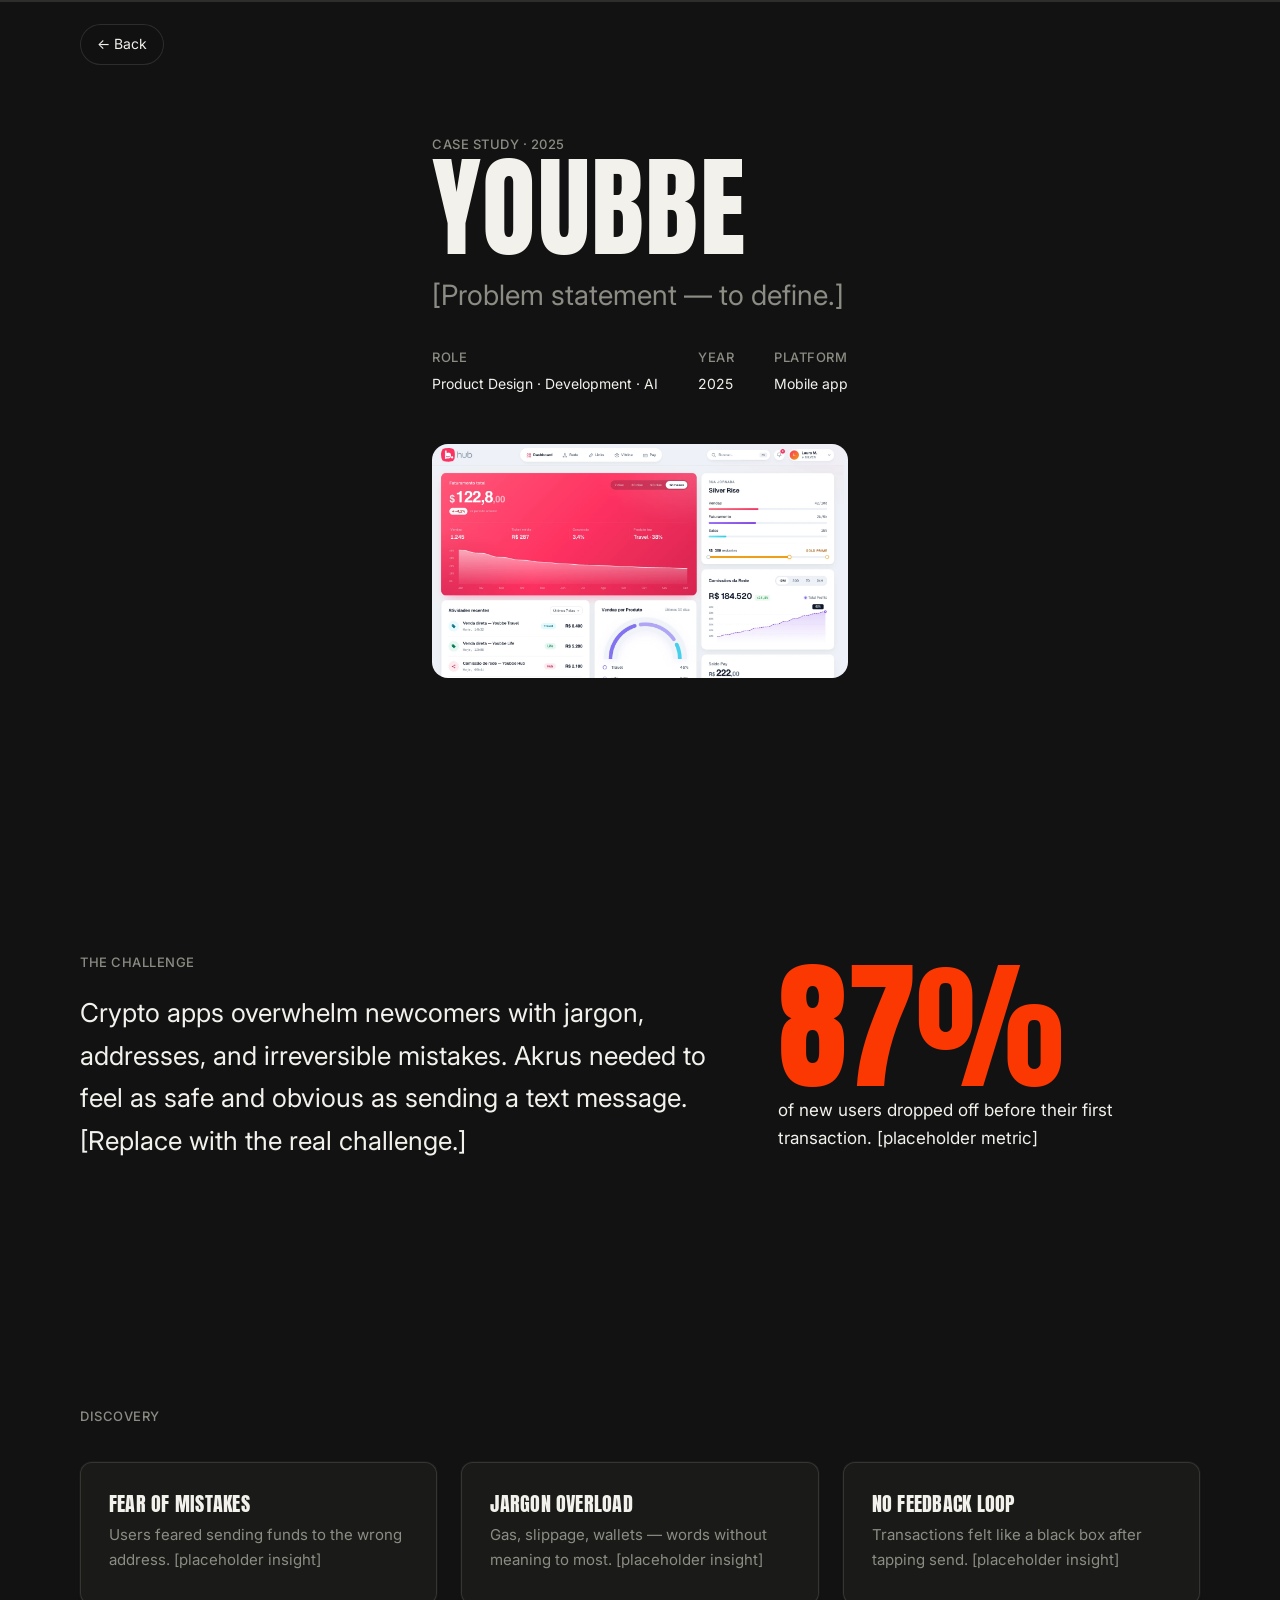
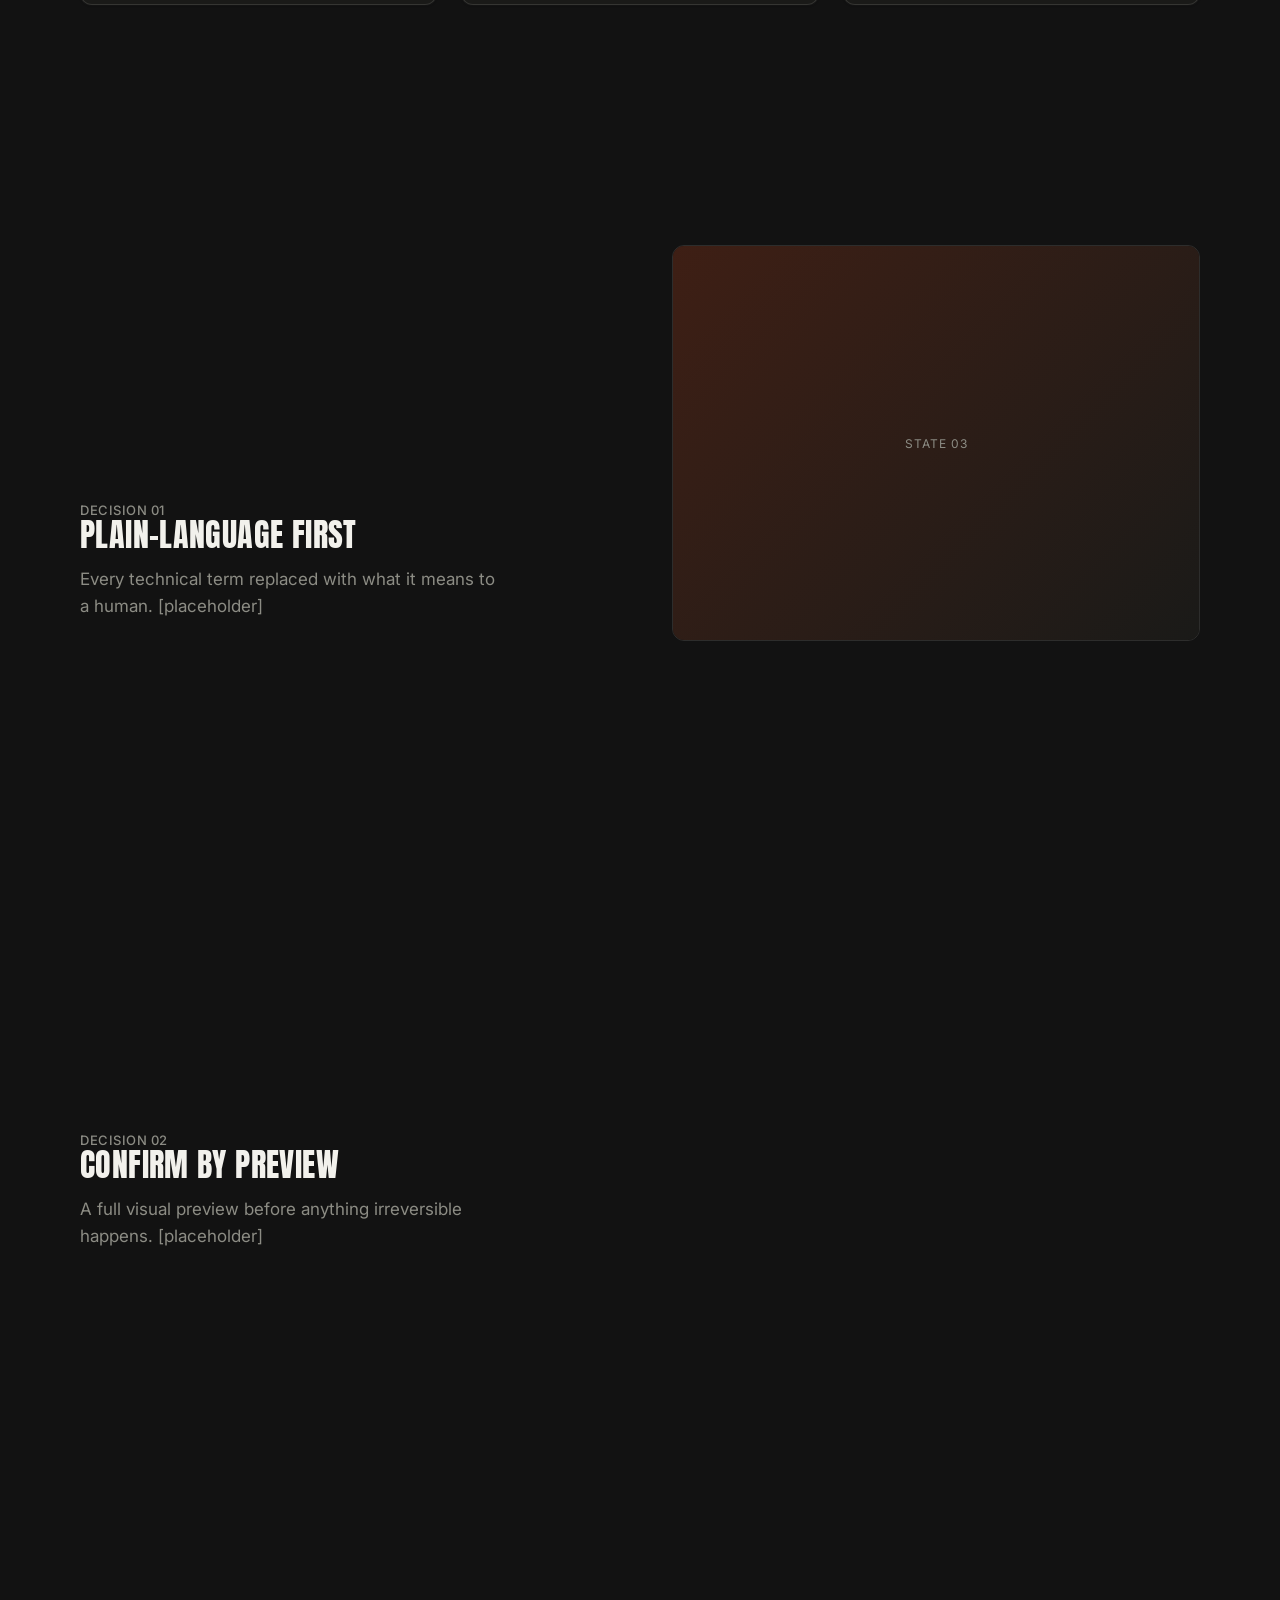
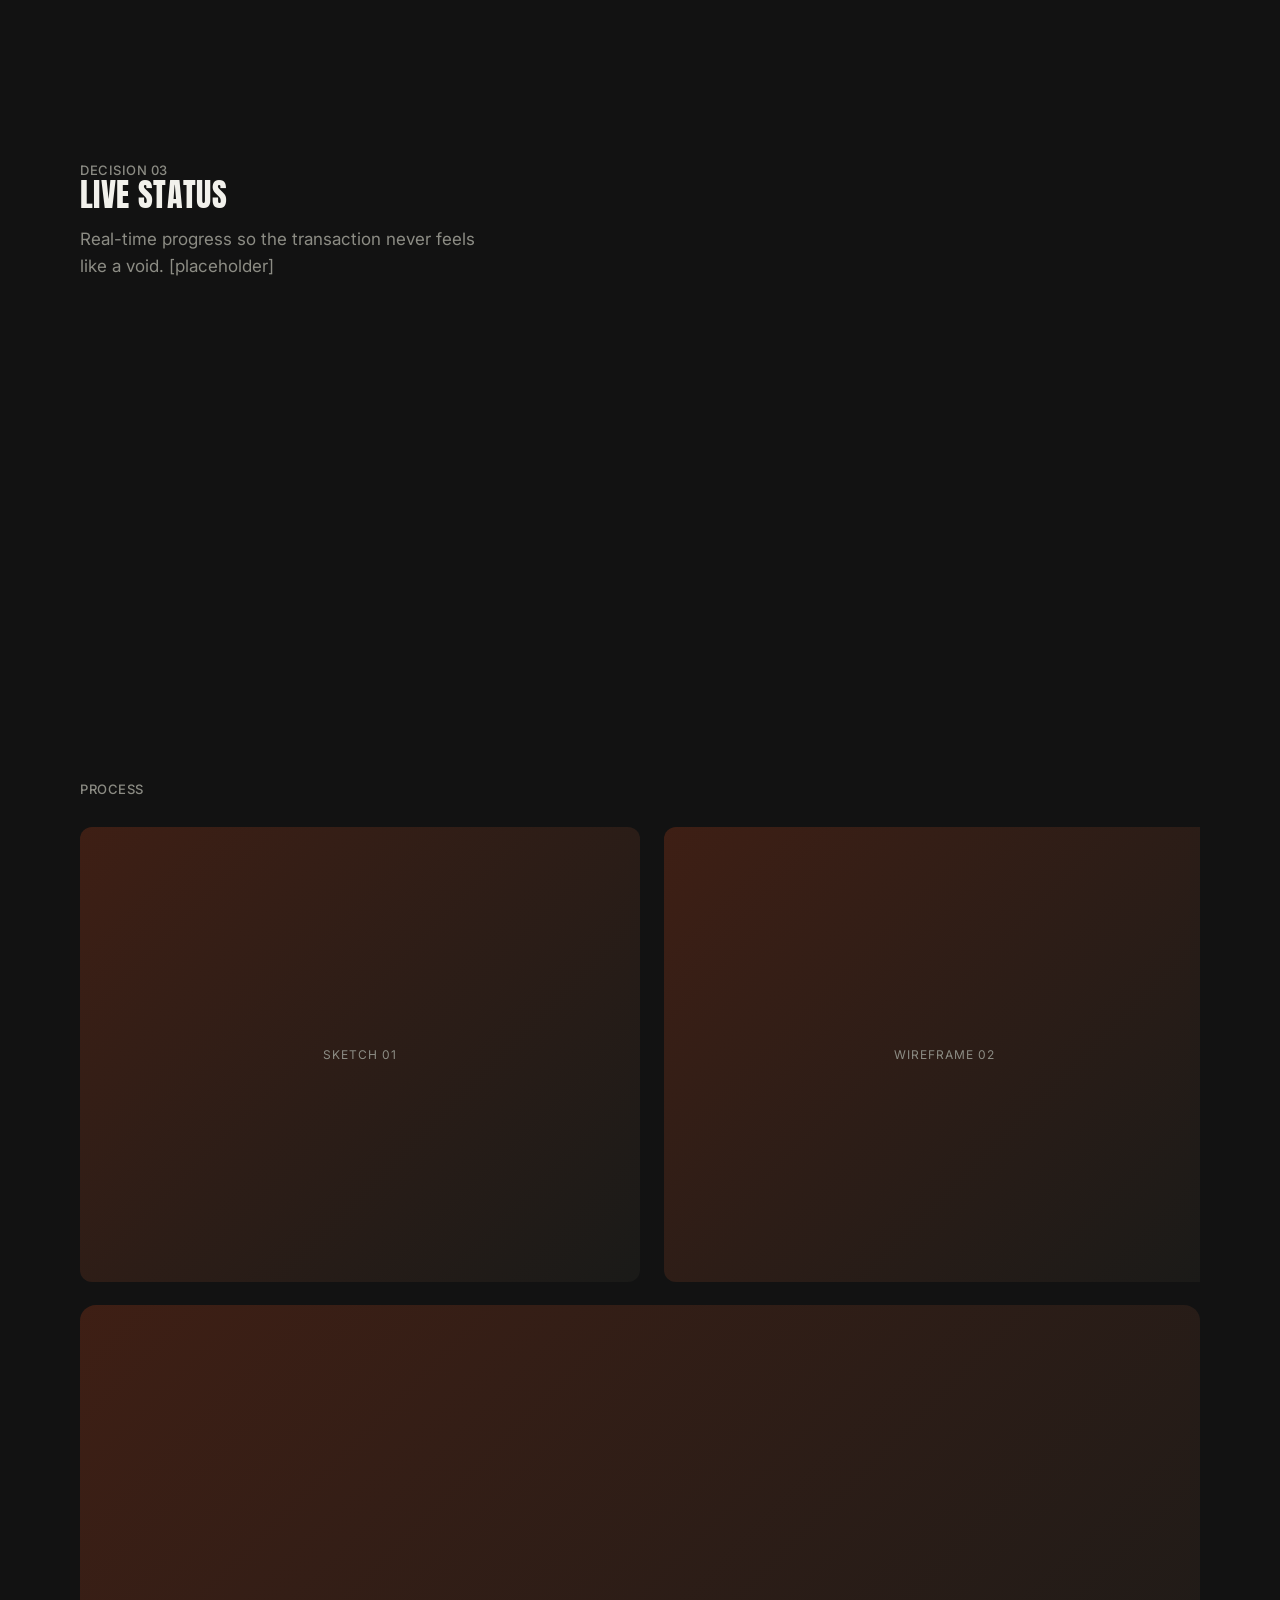
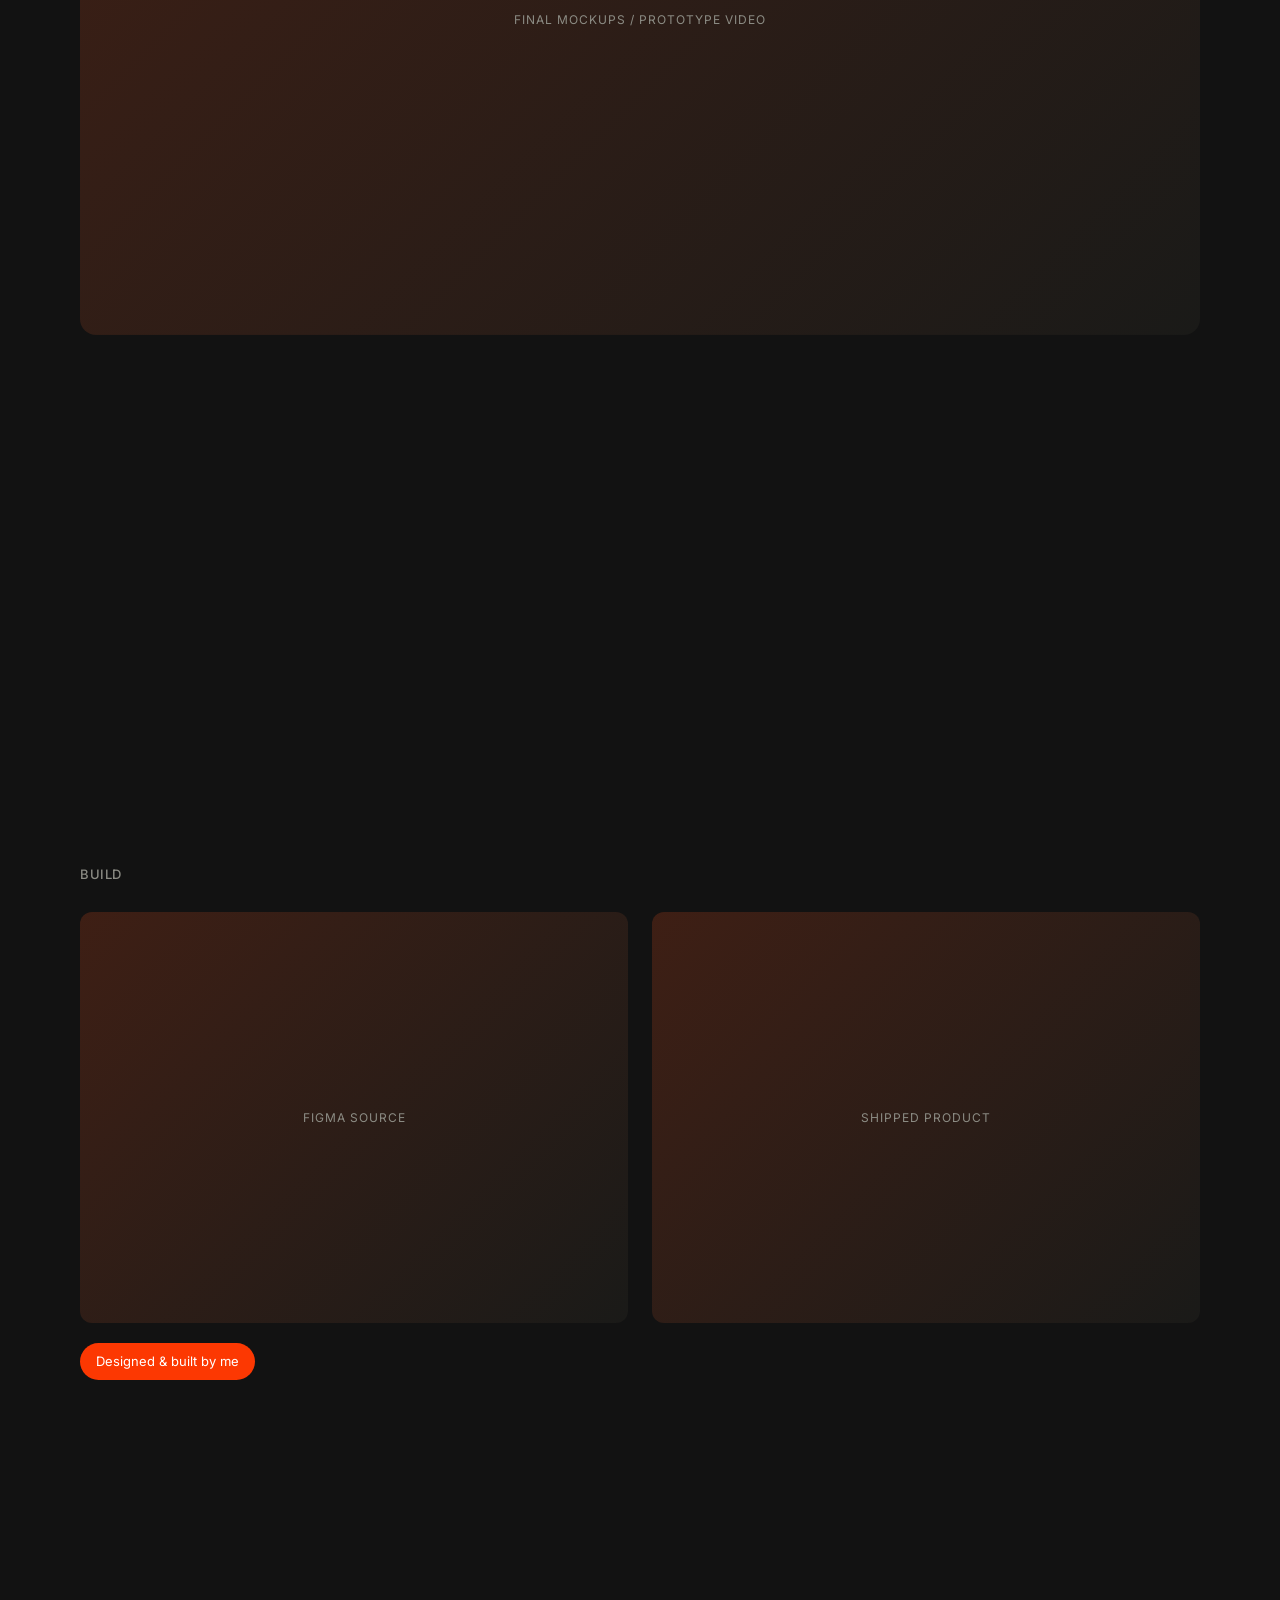
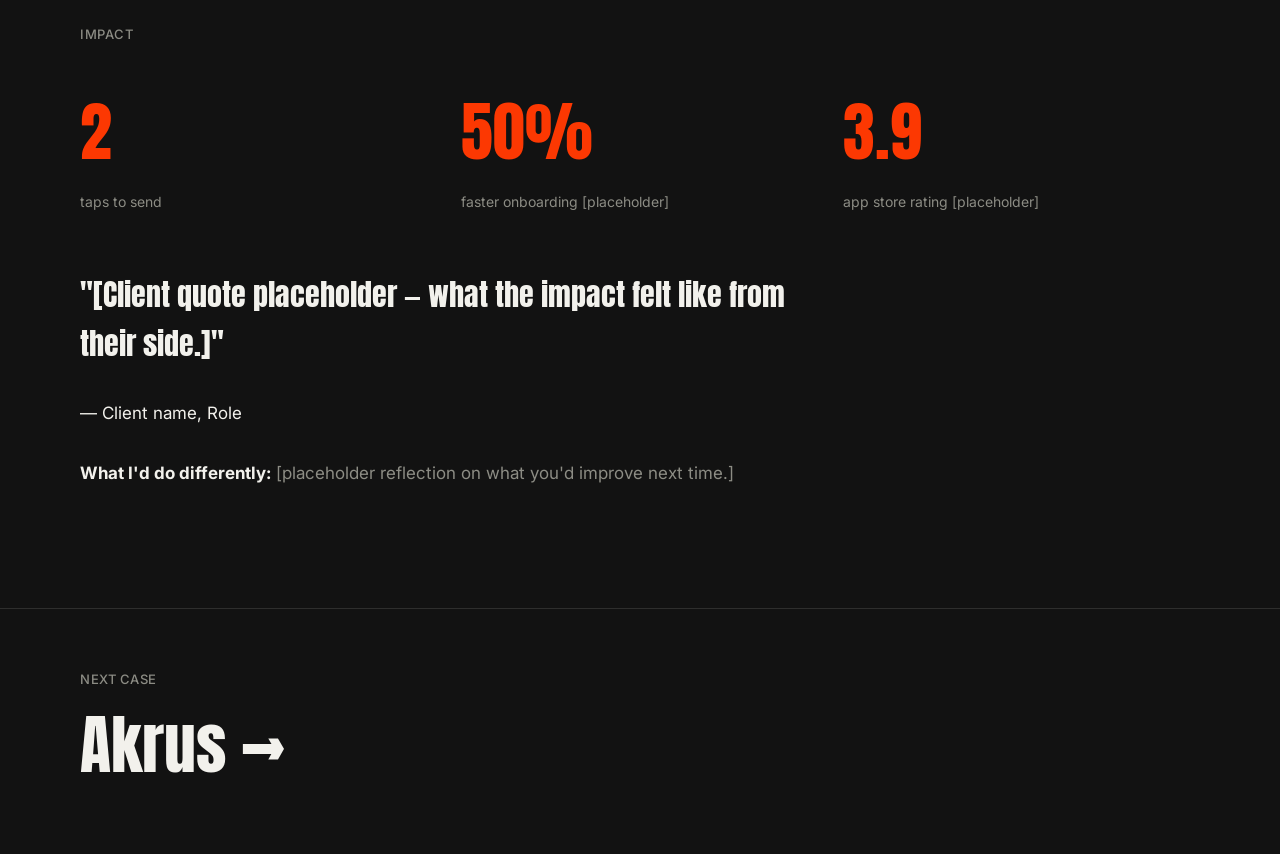
==== commit 2a7070ee: "SEO: correções da revisão (voltar do Youbbe, sitemap sem lastmod, sem og:locale alternativo) Co-Auth" ====
--- a/site/youbbe/index.html
+++ b/site/youbbe/index.html
@@ -1,8 +1,8 @@
 <!DOCTYPE html>
 <html lang="en">
 <head>
-<meta name="robots" content="noindex">
   <meta charset="UTF-8" />
+  <meta name="robots" content="noindex">
   <meta name="viewport" content="width=device-width, initial-scale=1.0" />
   <title>Youbbe — Case Study · Laura Eckert</title>
   <meta name="description" content="Youbbe — case study by Laura Eckert." />
@@ -11,7 +11,7 @@
 <body>
 
   <div class="cs-progress"><div class="cs-progress__bar"></div></div>
-  <a href="../#work" class="cs-back" data-cursor="Back">← Back</a>
+  <a href="/#projetos" class="cs-back" data-cursor="Back">← Back</a>
 
   <!-- 1 — Hero -->
   <section class="scene cs-hero">
